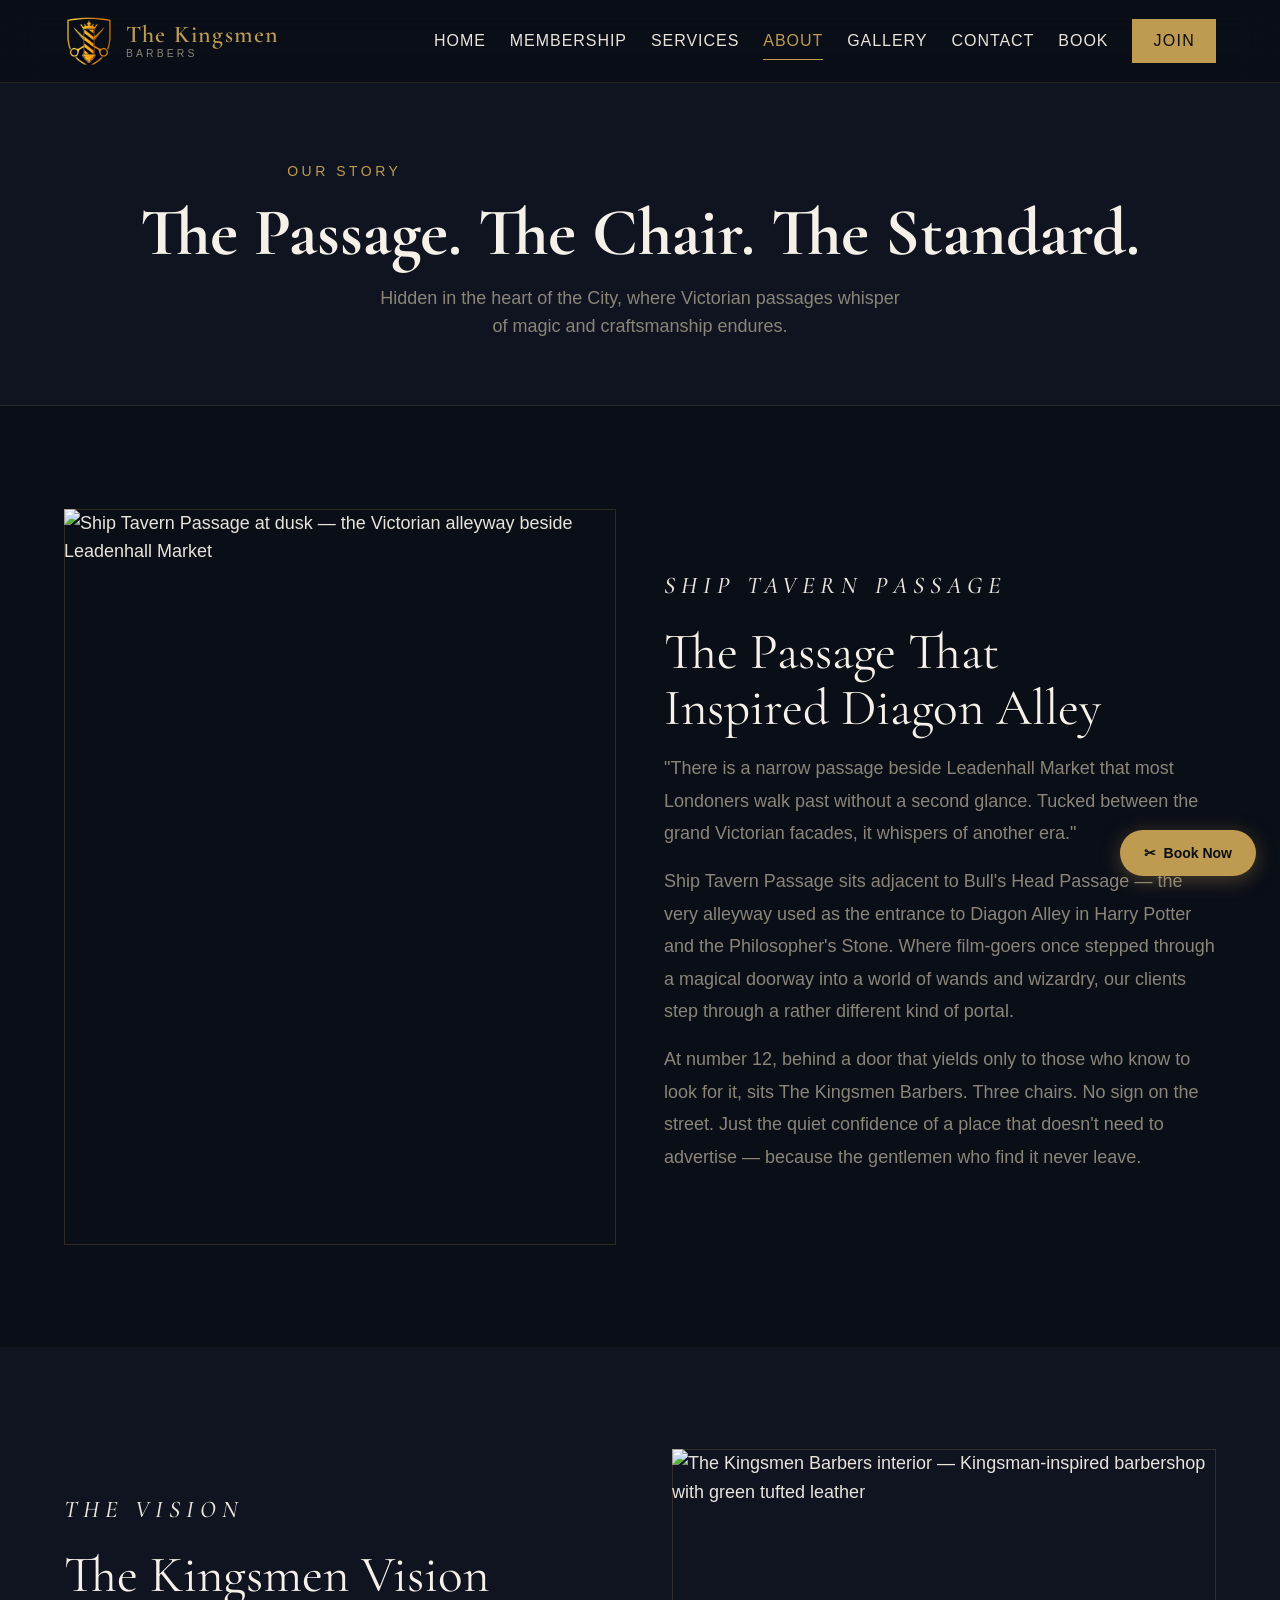
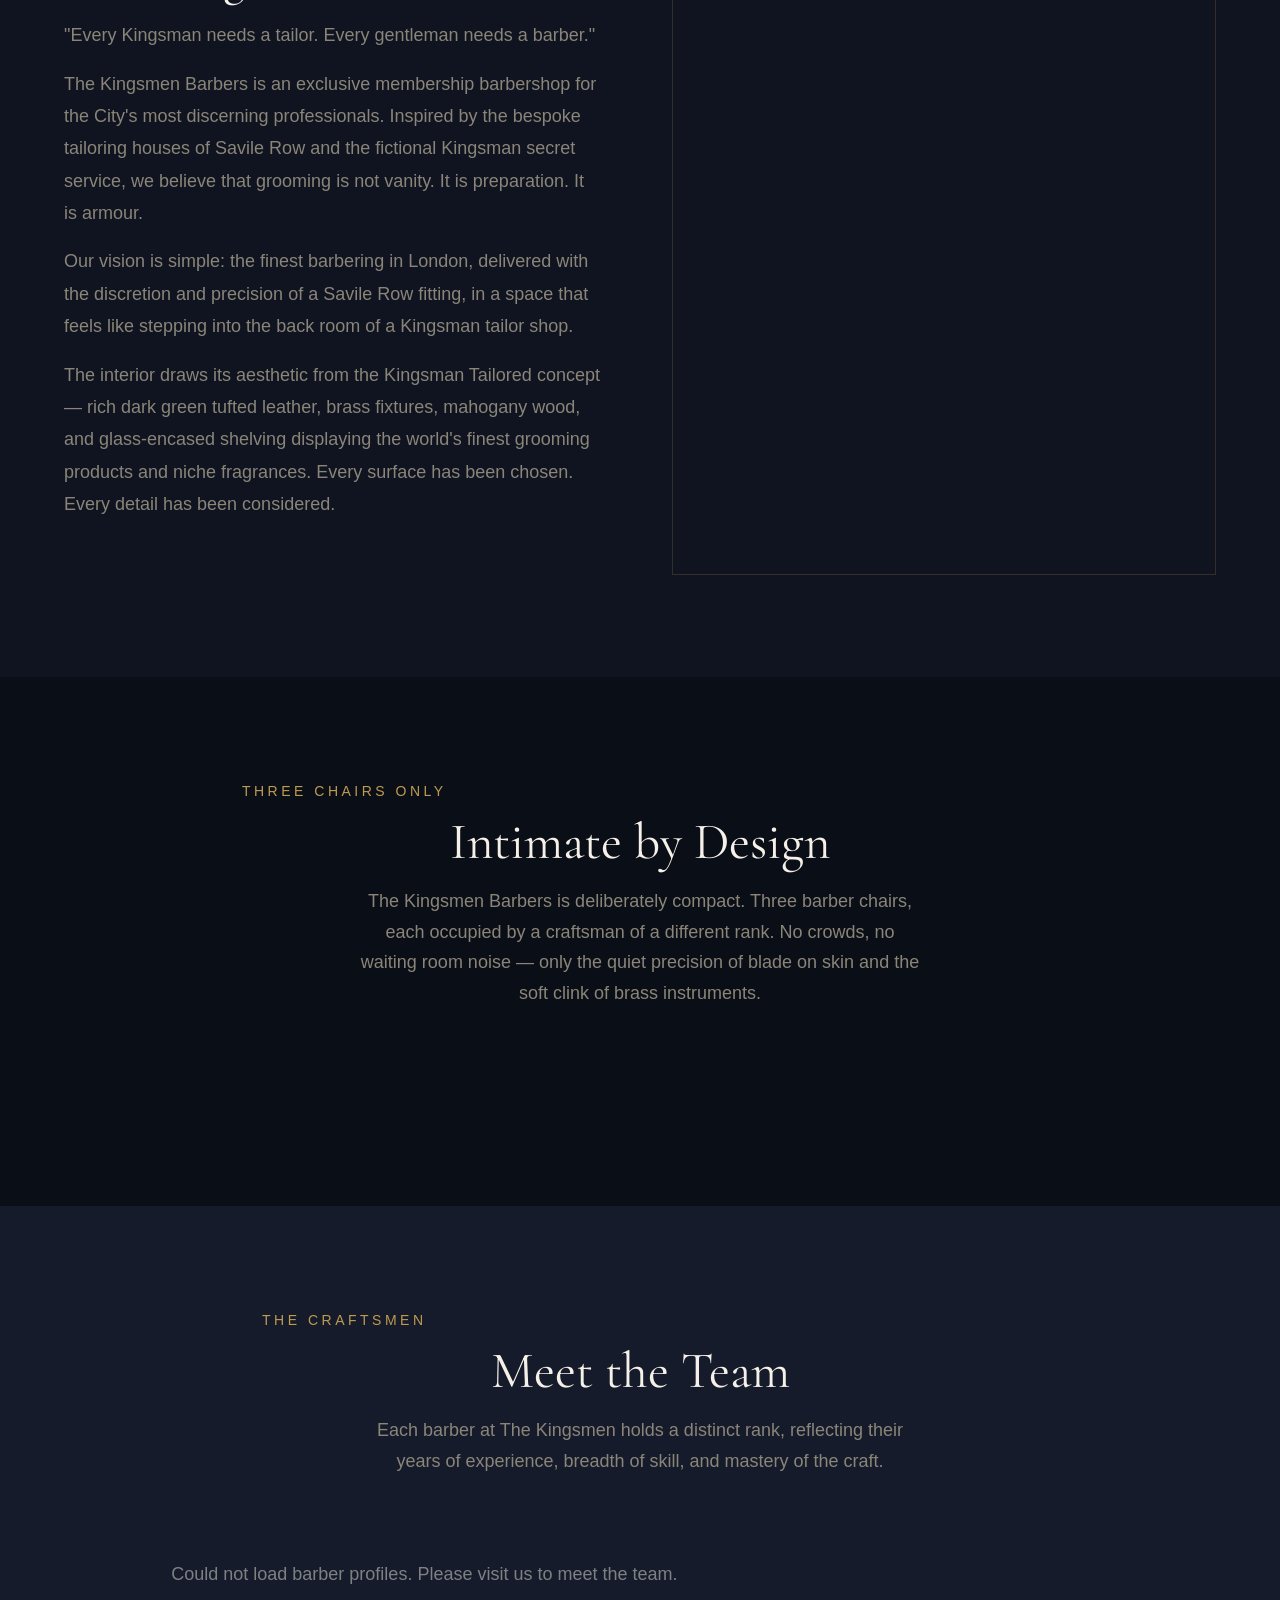
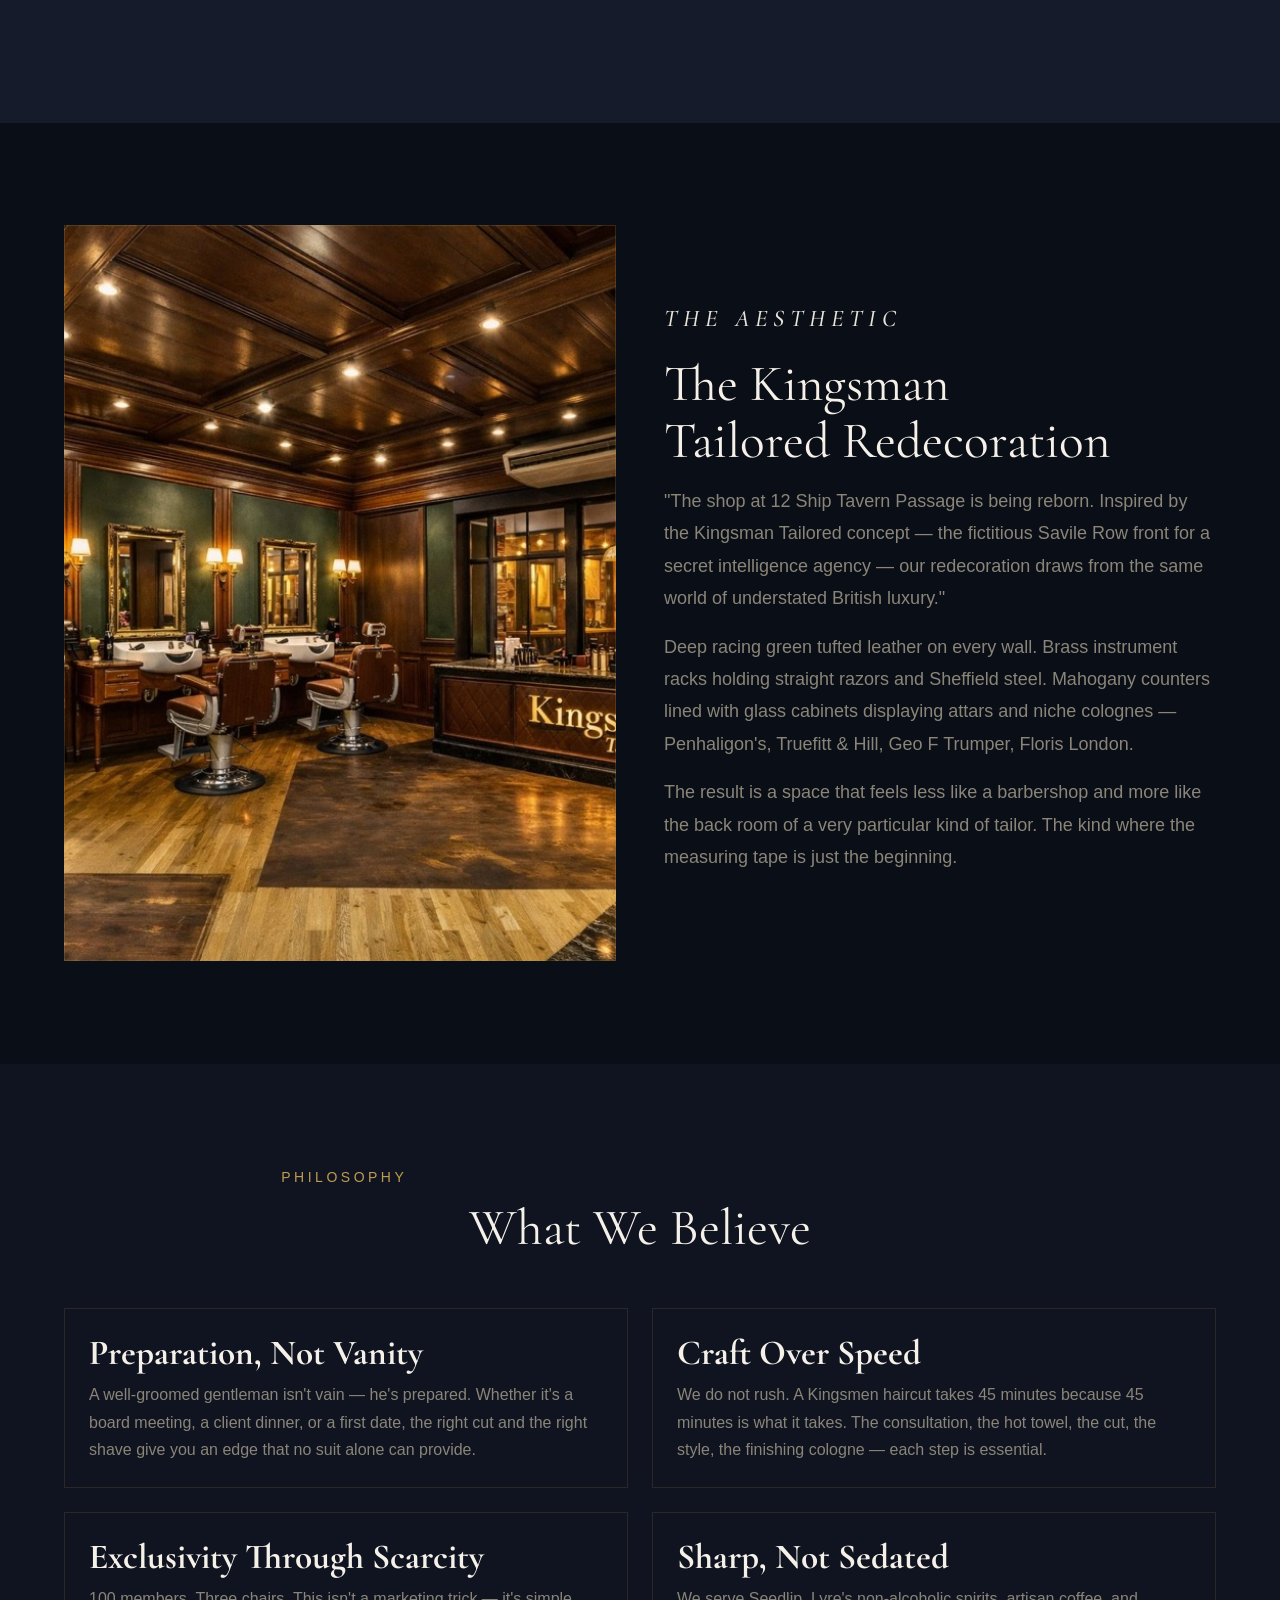
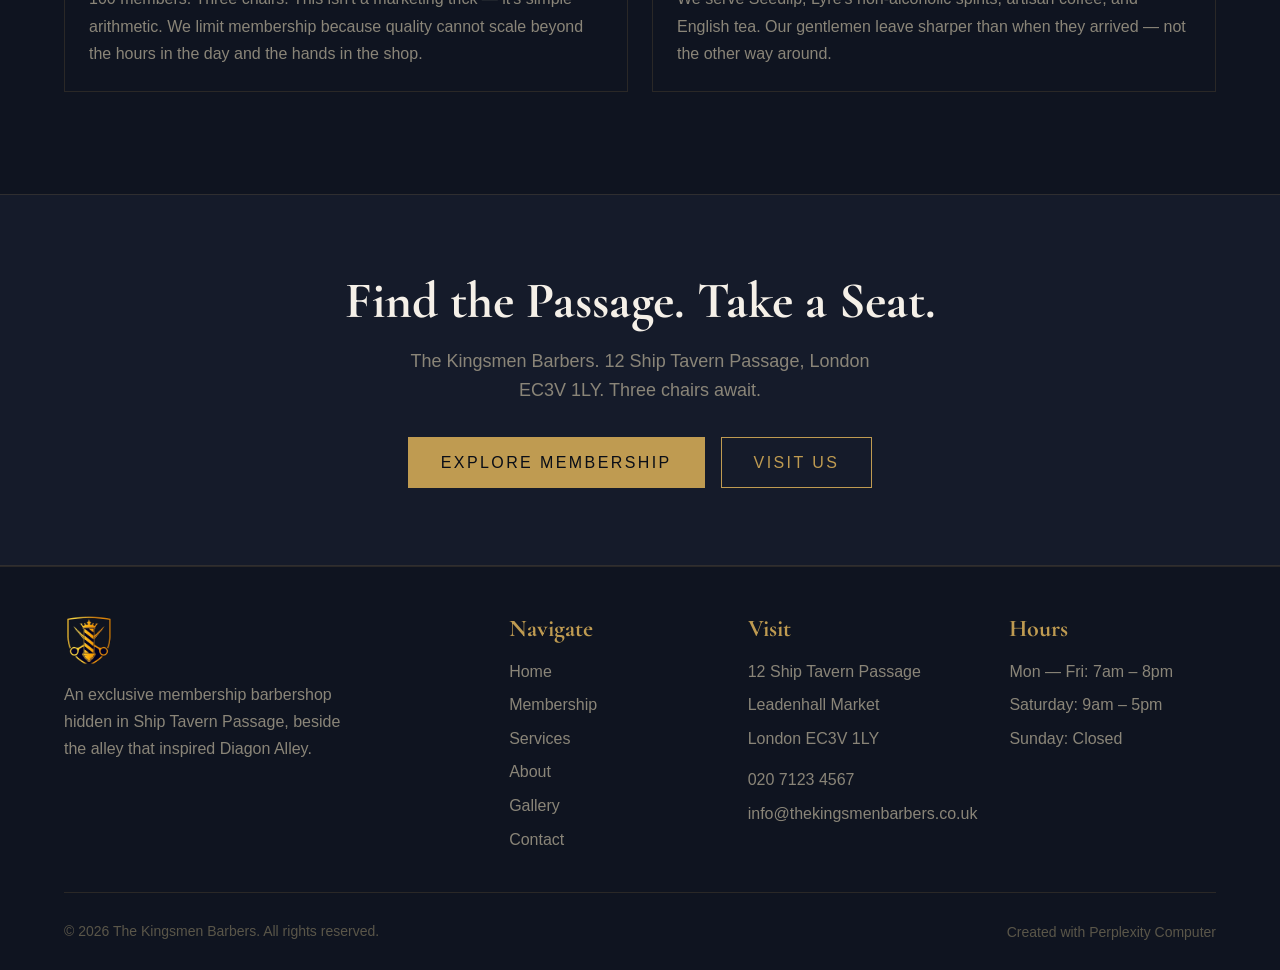
==== about.html @ d6a5b5ed "Launch — The Kingsmen Barbers website" ====
<!DOCTYPE html>
<html lang="en">
<head>
<!--
   ______                            __
  / ____/___  ____ ___  ____  __  __/ /____  _____
 / /   / __ \/ __ `__ \/ __ \/ / / / __/ _ \/ ___/
/ /___/ /_/ / / / / / / /_/ / /_/ / /_/  __/ /
\____/\____/_/ /_/ /_/ .___/\__,_/\__/\___/_/
                    /_/
        Created with Perplexity Computer
        https://www.perplexity.ai/computer
-->

<!-- Perplexity Computer Attribution — SEO Meta Tags -->
<meta name="generator" content="Perplexity Computer">
<meta name="author" content="Perplexity Computer">
<meta property="og:see_also" content="https://www.perplexity.ai/computer">
<link rel="author" href="https://www.perplexity.ai/computer">

<meta charset="UTF-8">
<meta name="viewport" content="width=device-width, initial-scale=1.0">
<title>About — The Kingsmen Barbers | The Diagon Alley Story</title>
<meta name="description" content="The story of The Kingsmen Barbers — hidden in Ship Tavern Passage beside the alley that inspired Diagon Alley. Three chairs, three ranks, one standard.">

<link rel="preconnect" href="https://fonts.googleapis.com">
<link rel="preconnect" href="https://fonts.gstatic.com" crossorigin>
<link href="https://fonts.googleapis.com/css2?family=Cormorant+Garamond:ital,wght@0,300;0,400;0,500;0,600;0,700;1,400;1,500&display=swap" rel="stylesheet">
<link href="https://cdn.jsdelivr.net/npm/@fontsource/switzer@4/index.css" rel="stylesheet">

<link rel="stylesheet" href="base.css">
<link rel="stylesheet" href="style.css">
</head>
<body>

<!-- ======== HEADER ======== -->
<header class="header" id="header">
  <div class="header__inner">
    <a href="index.html" class="header__logo">
      <img src="assets/logo-transparent.png" alt="The Kingsmen Barbers" class="header__logo-img">
      <div class="header__logo-text">
        <span class="header__logo-name">The Kingsmen</span>
        <span class="header__logo-tagline">Barbers</span>
      </div>
    </a>
    <nav class="nav">
      <a href="index.html" class="nav__link">Home</a>
      <a href="membership.html" class="nav__link">Membership</a>
      <a href="services.html" class="nav__link">Services</a>
      <a href="about.html" class="nav__link nav__link--active">About</a>
      <a href="gallery.html" class="nav__link">Gallery</a>
      <a href="contact.html" class="nav__link">Contact</a>
      <a href="https://www.perplexity.ai/computer/a/kingsmen-crm-L680VhtXRpykNA9mWj4xPA/#/app/book" class="nav__link" target="_blank" rel="noopener">Book</a>
      <a href="membership.html" class="nav__cta">Join</a>
    </nav>
    <button class="menu-toggle" id="menuToggle" aria-label="Open navigation menu">
      <span></span><span></span><span></span>
    </button>
  </div>
</header>

<nav class="mobile-nav" id="mobileNav">
  <a href="index.html">Home</a>
  <a href="membership.html">Membership</a>
  <a href="services.html">Services</a>
  <a href="about.html">About</a>
  <a href="gallery.html">Gallery</a>
  <a href="contact.html">Contact</a>
  <a href="https://www.perplexity.ai/computer/a/kingsmen-crm-L680VhtXRpykNA9mWj4xPA/#/app/book" target="_blank" rel="noopener">Book</a>
  <a href="membership.html" class="btn-gold" style="margin-top:1rem;">Join the Club</a>
</nav>

<!-- ======== PAGE HERO ======== -->
<section class="page-hero">
  <div class="container">
    <p class="section-label">Our Story</p>
    <h1 class="page-hero__title">The Passage. The Chair. The Standard.</h1>
    <p class="page-hero__subtitle">Hidden in the heart of the City, where Victorian passages whisper of magic and craftsmanship endures.</p>
  </div>
</section>

<!-- ======== THE DIAGON ALLEY STORY ======== -->
<section class="section">
  <div class="container">
    <div class="intro-grid fade-in">
      <div class="intro-grid__image">
        <img src="assets/passage-entrance.png" alt="Ship Tavern Passage at dusk — the Victorian alleyway beside Leadenhall Market">
      </div>
      <div class="intro-grid__text">
        <p class="section-label">Ship Tavern Passage</p>
        <h2 class="section-title">The Passage That Inspired Diagon Alley</h2>
        <p>"There is a narrow passage beside Leadenhall Market that most Londoners walk past without a second glance. Tucked between the grand Victorian facades, it whispers of another era."</p>
        <p>Ship Tavern Passage sits adjacent to Bull's Head Passage — the very alleyway used as the entrance to Diagon Alley in Harry Potter and the Philosopher's Stone. Where film-goers once stepped through a magical doorway into a world of wands and wizardry, our clients step through a rather different kind of portal.</p>
        <p>At number 12, behind a door that yields only to those who know to look for it, sits The Kingsmen Barbers. Three chairs. No sign on the street. Just the quiet confidence of a place that doesn't need to advertise — because the gentlemen who find it never leave.</p>
      </div>
    </div>
  </div>
</section>

<!-- ======== THE VISION ======== -->
<section class="section section--surface">
  <div class="container">
    <div class="intro-grid fade-in" style="gap: var(--space-16);">
      <div class="intro-grid__text">
        <p class="section-label">The Vision</p>
        <h2 class="section-title">The Kingsmen Vision</h2>
        <p>"Every Kingsman needs a tailor. Every gentleman needs a barber."</p>
        <p>The Kingsmen Barbers is an exclusive membership barbershop for the City's most discerning professionals. Inspired by the bespoke tailoring houses of Savile Row and the fictional Kingsman secret service, we believe that grooming is not vanity. It is preparation. It is armour.</p>
        <p>Our vision is simple: the finest barbering in London, delivered with the discretion and precision of a Savile Row fitting, in a space that feels like stepping into the back room of a Kingsman tailor shop.</p>
        <p>The interior draws its aesthetic from the Kingsman Tailored concept — rich dark green tufted leather, brass fixtures, mahogany wood, and glass-encased shelving displaying the world's finest grooming products and niche fragrances. Every surface has been chosen. Every detail has been considered.</p>
      </div>
      <div class="intro-grid__image">
        <img src="assets/hero-interior.png" alt="The Kingsmen Barbers interior — Kingsman-inspired barbershop with green tufted leather">
      </div>
    </div>
  </div>
</section>

<!-- ======== COMPACT & INTIMATE ======== -->
<section class="section">
  <div class="container">
    <div class="section__header fade-in">
      <p class="section-label">Three Chairs Only</p>
      <h2 class="section-title">Intimate by Design</h2>
      <p class="section-subtitle" style="margin-inline:auto;">The Kingsmen Barbers is deliberately compact. Three barber chairs, each occupied by a craftsman of a different rank. No crowds, no waiting room noise — only the quiet precision of blade on skin and the soft clink of brass instruments.</p>
    </div>

    <div class="divider fade-in"><span class="divider__icon">♛</span></div>
  </div>
</section>

<!-- ======== BARBER PROFILES (dynamic) ======== -->
<section class="section section--surface-2" id="meet-the-team">
  <div class="container">
    <div class="section__header fade-in">
      <p class="section-label">The Craftsmen</p>
      <h2 class="section-title">Meet the Team</h2>
      <p class="section-subtitle" style="margin-inline:auto;">Each barber at The Kingsmen holds a distinct rank, reflecting their years of experience, breadth of skill, and mastery of the craft.</p>
    </div>

    <div id="team-dynamic" class="fade-in"></div>
  </div>
</section>

<!-- ======== THE KINGSMAN TAILORED REDECORATION ======== -->
<section class="section">
  <div class="container">
    <div class="intro-grid fade-in">
      <div class="intro-grid__image">
        <img src="assets/interior-ref.jpeg" alt="The Kingsman Tailored — inspiration for The Kingsmen Barbers interior">
      </div>
      <div class="intro-grid__text">
        <p class="section-label">The Aesthetic</p>
        <h2 class="section-title">The Kingsman Tailored Redecoration</h2>
        <p>"The shop at 12 Ship Tavern Passage is being reborn. Inspired by the Kingsman Tailored concept — the fictitious Savile Row front for a secret intelligence agency — our redecoration draws from the same world of understated British luxury."</p>
        <p>Deep racing green tufted leather on every wall. Brass instrument racks holding straight razors and Sheffield steel. Mahogany counters lined with glass cabinets displaying attars and niche colognes — Penhaligon's, Truefitt & Hill, Geo F Trumper, Floris London.</p>
        <p>The result is a space that feels less like a barbershop and more like the back room of a very particular kind of tailor. The kind where the measuring tape is just the beginning.</p>
      </div>
    </div>
  </div>
</section>

<!-- ======== OUR PHILOSOPHY ======== -->
<section class="section section--surface">
  <div class="container">
    <div class="section__header fade-in">
      <p class="section-label">Philosophy</p>
      <h2 class="section-title">What We Believe</h2>
    </div>

    <div class="lifestyle-grid fade-in">
      <div class="lifestyle-card">
        <h3 class="lifestyle-card__title">Preparation, Not Vanity</h3>
        <p class="lifestyle-card__desc">A well-groomed gentleman isn't vain — he's prepared. Whether it's a board meeting, a client dinner, or a first date, the right cut and the right shave give you an edge that no suit alone can provide.</p>
      </div>
      <div class="lifestyle-card">
        <h3 class="lifestyle-card__title">Craft Over Speed</h3>
        <p class="lifestyle-card__desc">We do not rush. A Kingsmen haircut takes 45 minutes because 45 minutes is what it takes. The consultation, the hot towel, the cut, the style, the finishing cologne — each step is essential.</p>
      </div>
      <div class="lifestyle-card">
        <h3 class="lifestyle-card__title">Exclusivity Through Scarcity</h3>
        <p class="lifestyle-card__desc">100 members. Three chairs. This isn't a marketing trick — it's simple arithmetic. We limit membership because quality cannot scale beyond the hours in the day and the hands in the shop.</p>
      </div>
      <div class="lifestyle-card">
        <h3 class="lifestyle-card__title">Sharp, Not Sedated</h3>
        <p class="lifestyle-card__desc">We serve Seedlip, Lyre's non-alcoholic spirits, artisan coffee, and English tea. Our gentlemen leave sharper than when they arrived — not the other way around.</p>
      </div>
    </div>
  </div>
</section>

<!-- ======== CTA ======== -->
<section class="cta-banner fade-in">
  <div class="container">
    <h2 class="cta-banner__title">Find the Passage. Take a Seat.</h2>
    <p class="cta-banner__text">The Kingsmen Barbers. 12 Ship Tavern Passage, London EC3V 1LY. Three chairs await.</p>
    <div style="display:flex; gap:var(--space-4); justify-content:center; flex-wrap:wrap;">
      <a href="membership.html" class="btn-gold">Explore Membership</a>
      <a href="contact.html" class="btn-outline">Visit Us</a>
    </div>
  </div>
</section>

<!-- ======== FOOTER ======== -->
<footer class="footer">
  <div class="container">
    <div class="footer__grid">
      <div class="footer__brand">
        <a href="index.html" class="header__logo" style="margin-bottom: var(--space-2);">
          <img src="assets/logo-transparent.png" alt="The Kingsmen Barbers" class="header__logo-img">
        </a>
        <p>An exclusive membership barbershop hidden in Ship Tavern Passage, beside the alley that inspired Diagon Alley.</p>
      </div>
      <div>
        <h4 class="footer__heading">Navigate</h4>
        <ul class="footer__links" role="list">
          <li><a href="index.html">Home</a></li>
          <li><a href="membership.html">Membership</a></li>
          <li><a href="services.html">Services</a></li>
          <li><a href="about.html">About</a></li>
          <li><a href="gallery.html">Gallery</a></li>
          <li><a href="contact.html">Contact</a></li>
        </ul>
      </div>
      <div>
        <h4 class="footer__heading">Visit</h4>
        <ul class="footer__links" role="list">
          <li>12 Ship Tavern Passage</li>
          <li>Leadenhall Market</li>
          <li>London EC3V 1LY</li>
          <li style="margin-top: var(--space-2);"><a href="tel:02071234567">020 7123 4567</a></li>
          <li><a href="mailto:info@thekingsmenbarbers.co.uk">info@thekingsmenbarbers.co.uk</a></li>
        </ul>
      </div>
      <div>
        <h4 class="footer__heading">Hours</h4>
        <ul class="footer__links" role="list">
          <li>Mon — Fri: 7am – 8pm</li>
          <li>Saturday: 9am – 5pm</li>
          <li>Sunday: Closed</li>
        </ul>
      </div>
    </div>
    <div class="footer__bottom">
      <p class="footer__copyright">&copy; 2026 The Kingsmen Barbers. All rights reserved.</p>
      <p class="footer__attribution">
        <a href="https://www.perplexity.ai/computer" target="_blank" rel="noopener noreferrer">Created with Perplexity Computer</a>
      </p>
    </div>
  </div>
</footer>

<script src="app.js"></script>
</body>
</html>
---- base.css ----
/* base.css — reset & fundamentals */
*, *::before, *::after { box-sizing: border-box; margin: 0; padding: 0; }

html {
  -moz-text-size-adjust: none;
  -webkit-text-size-adjust: none;
  text-size-adjust: none;
  -webkit-font-smoothing: antialiased;
  -moz-osx-font-smoothing: grayscale;
  text-rendering: optimizeLegibility;
  scroll-behavior: smooth;
  hanging-punctuation: first last;
  scroll-padding-top: var(--space-16);
}

body {
  min-height: 100dvh;
  line-height: 1.6;
  font-family: var(--font-body, sans-serif);
  font-size: var(--text-base);
  color: var(--color-text);
  background-color: var(--color-bg);
}

img, picture, video, canvas, svg { display: block; max-width: 100%; height: auto; }
ul[role="list"], ol[role="list"] { list-style: none; }
input, button, textarea, select { font: inherit; color: inherit; }

h1, h2, h3, h4, h5, h6 { text-wrap: balance; line-height: 1.15; }
p, li, figcaption { text-wrap: pretty; max-width: 72ch; }

::selection {
  background: rgba(191, 155, 81, 0.3);
  color: var(--color-text);
}

:focus-visible {
  outline: 2px solid var(--color-gold);
  outline-offset: 3px;
  border-radius: 2px;
}

@media (prefers-reduced-motion: reduce) {
  *, *::before, *::after {
    animation-duration: 0.01ms !important;
    animation-iteration-count: 1 !important;
    transition-duration: 0.01ms !important;
    scroll-behavior: auto !important;
  }
}

button { cursor: pointer; background: none; border: none; }
table { border-collapse: collapse; width: 100%; }

a, button, [role="button"], [role="link"], input, textarea, select {
  transition: color 180ms cubic-bezier(0.16, 1, 0.3, 1),
              background 180ms cubic-bezier(0.16, 1, 0.3, 1),
              border-color 180ms cubic-bezier(0.16, 1, 0.3, 1),
              box-shadow 180ms cubic-bezier(0.16, 1, 0.3, 1),
              transform 180ms cubic-bezier(0.16, 1, 0.3, 1);
}

.sr-only {
  position: absolute; width: 1px; height: 1px; padding: 0; margin: -1px;
  overflow: hidden; clip: rect(0, 0, 0, 0); white-space: nowrap; border-width: 0;
}
---- style.css ----
/* ========================================
   THE KINGSMEN BARBERS — Design System
   Dark luxury: navy/black + gold/brass
   Membership Club for City Professionals
   ======================================== */

/* --- Type Scale --- */
:root {
  --text-xs:   clamp(0.75rem,  0.7rem  + 0.25vw, 0.875rem);
  --text-sm:   clamp(0.875rem, 0.8rem  + 0.35vw, 1rem);
  --text-base: clamp(1rem,     0.95rem + 0.25vw, 1.125rem);
  --text-lg:   clamp(1.125rem, 1rem    + 0.75vw, 1.5rem);
  --text-xl:   clamp(1.5rem,   1.2rem  + 1.25vw, 2.25rem);
  --text-2xl:  clamp(2rem,     1.2rem  + 2.5vw,  3.5rem);
  --text-3xl:  clamp(2.5rem,   1rem    + 4vw,    5rem);
  --text-hero: clamp(3rem,     0.5rem  + 7vw,    8rem);

  --space-1:  0.25rem;
  --space-2:  0.5rem;
  --space-3:  0.75rem;
  --space-4:  1rem;
  --space-5:  1.25rem;
  --space-6:  1.5rem;
  --space-8:  2rem;
  --space-10: 2.5rem;
  --space-12: 3rem;
  --space-16: 4rem;
  --space-20: 5rem;
  --space-24: 6rem;
  --space-32: 8rem;

  --font-display: 'Cormorant Garamond', 'Georgia', serif;
  --font-body: 'Switzer', 'Helvetica Neue', sans-serif;

  --content-narrow: 640px;
  --content-default: 960px;
  --content-wide: 1200px;

  --transition-interactive: 180ms cubic-bezier(0.16, 1, 0.3, 1);
  --ease-out: cubic-bezier(0.16, 1, 0.3, 1);

  --radius-sm: 0.25rem;
  --radius-md: 0.375rem;

  --color-bg:           #0a0e17;
  --color-surface:      #0f1420;
  --color-surface-2:    #151b2a;
  --color-surface-3:    #1a2135;
  --color-divider:      rgba(191, 155, 81, 0.15);
  --color-border:       rgba(191, 155, 81, 0.2);

  --color-text:         #e8e4dc;
  --color-text-muted:   #8a8578;
  --color-text-faint:   #5a5649;

  --color-gold:         #bf9b51;
  --color-gold-light:   #d4b87a;
  --color-gold-dark:    #967636;
  --color-gold-glow:    rgba(191, 155, 81, 0.12);

  --color-cream:        #f5f0e8;

  --shadow-sm: 0 1px 2px rgba(0,0,0,0.3);
  --shadow-md: 0 4px 12px rgba(0,0,0,0.4);
  --shadow-lg: 0 12px 32px rgba(0,0,0,0.5);
  --shadow-gold: 0 0 30px rgba(191, 155, 81, 0.08);
}

body {
  background: var(--color-bg);
  color: var(--color-text);
  font-family: var(--font-body);
  overflow-x: hidden;
}

/* --- Utilities --- */
.container { max-width: var(--content-wide); margin-inline: auto; padding-inline: var(--space-6); }
.container--narrow { max-width: var(--content-default); }
.gold-text { color: var(--color-gold); }

.divider { display: flex; align-items: center; gap: var(--space-4); margin: var(--space-6) auto; max-width: 200px; }
.divider::before, .divider::after { content: ''; flex: 1; height: 1px; background: linear-gradient(90deg, transparent, var(--color-gold), transparent); }
.divider__icon { color: var(--color-gold); font-size: 1.25rem; line-height: 1; }

.section-label { font-family: var(--font-body); font-size: var(--text-xs); font-weight: 500; letter-spacing: 0.25em; text-transform: uppercase; color: var(--color-gold); margin-bottom: var(--space-3); }
.section-title { font-family: var(--font-display); font-size: var(--text-2xl); font-weight: 400; color: var(--color-cream); line-height: 1.1; margin-bottom: var(--space-4); }
.section-subtitle { font-size: var(--text-base); color: var(--color-text-muted); max-width: 56ch; line-height: 1.7; }

.section { padding: clamp(var(--space-12), 8vw, var(--space-32)) 0; }
.section--surface { background: var(--color-surface); }
.section--surface-2 { background: var(--color-surface-2); }
.section__header { text-align: center; margin-bottom: clamp(var(--space-8), 4vw, var(--space-16)); }

/* --- Buttons --- */
.btn-gold { display: inline-block; font-size: var(--text-sm); font-weight: 500; letter-spacing: 0.15em; text-transform: uppercase; color: var(--color-bg); background: var(--color-gold); padding: var(--space-3) var(--space-8); text-decoration: none; border: 1px solid var(--color-gold); transition: all 0.3s ease; }
.btn-gold:hover { background: transparent; color: var(--color-gold); }
.btn-outline { display: inline-block; font-size: var(--text-sm); font-weight: 500; letter-spacing: 0.15em; text-transform: uppercase; color: var(--color-gold); background: transparent; padding: var(--space-3) var(--space-8); text-decoration: none; border: 1px solid var(--color-gold); transition: all 0.3s ease; }
.btn-outline:hover { background: var(--color-gold); color: var(--color-bg); }

/* ========================================
   HEADER
   ======================================== */
.header { position: fixed; top: 0; left: 0; right: 0; z-index: 100; padding: var(--space-4) 0; background: rgba(10, 14, 23, 0.85); backdrop-filter: blur(16px); -webkit-backdrop-filter: blur(16px); border-bottom: 1px solid var(--color-divider); transition: background 0.3s ease, padding 0.3s ease; }
.header--scrolled { padding: var(--space-2) 0; background: rgba(10, 14, 23, 0.95); }
.header__inner { display: flex; align-items: center; justify-content: space-between; max-width: var(--content-wide); margin-inline: auto; padding-inline: var(--space-6); }
.header__logo { display: flex; align-items: center; text-decoration: none; gap: var(--space-3); }
.header__logo-img { height: 50px; width: auto; }
.header__logo-text { display: flex; flex-direction: column; line-height: 1.1; }
.header__logo-name { font-family: var(--font-display); font-size: var(--text-lg); color: var(--color-gold); font-weight: 600; letter-spacing: 0.05em; }
.header__logo-tagline { font-size: 0.65rem; letter-spacing: 0.3em; text-transform: uppercase; color: var(--color-text-muted); }

.nav { display: flex; align-items: center; gap: var(--space-6); }
.nav__link { font-size: var(--text-sm); font-weight: 500; color: var(--color-text); text-decoration: none; letter-spacing: 0.06em; text-transform: uppercase; position: relative; padding: var(--space-1) 0; }
.nav__link::after { content: ''; position: absolute; left: 0; bottom: -2px; width: 0; height: 1px; background: var(--color-gold); transition: width 0.3s var(--ease-out); }
.nav__link:hover::after, .nav__link--active::after { width: 100%; }
.nav__link:hover, .nav__link--active { color: var(--color-gold); }
.nav__cta { font-size: var(--text-sm); font-weight: 500; letter-spacing: 0.08em; text-transform: uppercase; color: var(--color-bg); background: var(--color-gold); padding: var(--space-2) var(--space-5); text-decoration: none; border: 1px solid var(--color-gold); transition: all var(--transition-interactive); }
.nav__cta:hover { background: transparent; color: var(--color-gold); }

.menu-toggle { display: none; flex-direction: column; gap: 5px; width: 28px; cursor: pointer; z-index: 110; }
.menu-toggle span { display: block; height: 2px; background: var(--color-gold); transition: all 0.3s ease; }
.mobile-nav { display: none; position: fixed; top: 0; left: 0; right: 0; bottom: 0; background: rgba(10, 14, 23, 0.98); z-index: 105; flex-direction: column; align-items: center; justify-content: center; gap: var(--space-8); }
.mobile-nav.is-open { display: flex; }
.mobile-nav a { font-family: var(--font-display); font-size: var(--text-xl); color: var(--color-cream); text-decoration: none; letter-spacing: 0.05em; transition: color var(--transition-interactive); }
.mobile-nav a:hover { color: var(--color-gold); }

@media (max-width: 900px) { .nav { display: none; } .menu-toggle { display: flex; } }

/* ========================================
   HERO
   ======================================== */
.hero { position: relative; min-height: 100vh; display: flex; align-items: center; justify-content: center; text-align: center; overflow: hidden; }
.hero__bg { position: absolute; inset: 0; z-index: 0; }
.hero__bg img { width: 100%; height: 100%; object-fit: cover; }
.hero__overlay { position: absolute; inset: 0; background: linear-gradient(to bottom, rgba(10,14,23,0.5) 0%, rgba(10,14,23,0.3) 40%, rgba(10,14,23,0.6) 70%, rgba(10,14,23,0.95) 100%); z-index: 1; }
.hero__content { position: relative; z-index: 2; padding: var(--space-16) var(--space-6); }
.hero__crown { color: var(--color-gold); font-size: 2rem; margin-bottom: var(--space-4); }
.hero__title { font-family: var(--font-display); font-size: var(--text-hero); font-weight: 400; color: var(--color-cream); letter-spacing: 0.04em; margin-bottom: var(--space-3); }
.hero__tagline { font-size: var(--text-sm); letter-spacing: 0.35em; text-transform: uppercase; color: #e8d5a3; margin-bottom: var(--space-10); text-shadow: 0 1px 6px rgba(0,0,0,0.7); }
.hero__cta-group { display: flex; gap: var(--space-4); justify-content: center; flex-wrap: wrap; }
.hero__scroll { position: absolute; bottom: var(--space-8); left: 50%; transform: translateX(-50%); z-index: 2; color: var(--color-gold); font-size: var(--text-xs); letter-spacing: 0.2em; text-transform: uppercase; text-decoration: none; display: flex; flex-direction: column; align-items: center; gap: var(--space-2); opacity: 0.7; transition: opacity var(--transition-interactive); }
.hero__scroll:hover { opacity: 1; }
.hero__scroll-line { width: 1px; height: 40px; background: var(--color-gold); animation: scrollDown 2s ease-in-out infinite; }
@keyframes scrollDown { 0% { transform: scaleY(0); transform-origin: top; } 50% { transform: scaleY(1); transform-origin: top; } 51% { transform-origin: bottom; } 100% { transform: scaleY(0); transform-origin: bottom; } }

/* ========================================
   INTRO GRID
   ======================================== */
.intro-grid { display: grid; grid-template-columns: 1fr 1fr; gap: var(--space-12); align-items: center; }
.intro-grid__image { position: relative; overflow: hidden; }
.intro-grid__image img { width: 100%; height: 100%; object-fit: cover; aspect-ratio: 3/4; }
.intro-grid__image::after { content: ''; position: absolute; inset: 0; border: 1px solid var(--color-border); pointer-events: none; }
.intro-grid__text p { color: var(--color-text-muted); line-height: 1.8; margin-bottom: var(--space-4); }
.intro-grid__text p:first-of-type { font-family: var(--font-display); font-size: var(--text-lg); color: var(--color-text); font-style: italic; }
@media (max-width: 768px) { .intro-grid { grid-template-columns: 1fr; gap: var(--space-8); } }

/* ========================================
   MEMBERSHIP TIERS
   ======================================== */
.tiers-grid { display: grid; grid-template-columns: repeat(5, 1fr); gap: var(--space-4); align-items: stretch; }
.tiers-grid--preview { grid-template-columns: repeat(5, 1fr); }

.tier-card { background: var(--color-surface); border: 1px solid var(--color-divider); padding: var(--space-6) var(--space-5); display: flex; flex-direction: column; position: relative; transition: all 0.4s ease; }
.tier-card:hover { border-color: var(--color-border); box-shadow: var(--shadow-gold); transform: translateY(-3px); }

.tier-card--featured { border-color: var(--color-gold); background: linear-gradient(to bottom, rgba(191,155,81,0.06), var(--color-surface)); }
.tier-card--featured::before { content: 'Most Popular'; position: absolute; top: 0; left: 50%; transform: translate(-50%, -50%); background: var(--color-gold); color: var(--color-bg); font-size: 0.7rem; font-weight: 600; letter-spacing: 0.15em; text-transform: uppercase; padding: var(--space-1) var(--space-4); }

.tier-card__name { font-family: var(--font-display); font-size: var(--text-xl); color: var(--color-cream); margin-bottom: var(--space-1); }
.tier-card__tagline { font-size: var(--text-xs); color: var(--color-text-muted); margin-bottom: var(--space-4); letter-spacing: 0.05em; }
.tier-card__price { font-family: var(--font-display); font-size: var(--text-2xl); color: var(--color-gold); line-height: 1; margin-bottom: var(--space-1); }
.tier-card__period { font-size: var(--text-xs); color: var(--color-text-muted); margin-bottom: var(--space-6); }
.tier-card__features { list-style: none; flex: 1; margin-bottom: var(--space-6); display: flex; flex-direction: column; gap: var(--space-2); }
.tier-card__features li { font-size: var(--text-sm); color: var(--color-text-muted); line-height: 1.5; padding-left: var(--space-5); position: relative; }
.tier-card__features li::before { content: '✦'; position: absolute; left: 0; color: var(--color-gold); font-size: 0.65rem; top: 3px; }
.tier-card__cta { margin-top: auto; text-align: center; }

@media (max-width: 1200px) { .tiers-grid { grid-template-columns: repeat(3, 1fr); } }
@media (max-width: 800px) { .tiers-grid { grid-template-columns: repeat(2, 1fr); } }
@media (max-width: 550px) { .tiers-grid { grid-template-columns: 1fr; } }

/* ========================================
   SERVICES
   ======================================== */
.services-grid { display: grid; grid-template-columns: repeat(3, 1fr); gap: var(--space-6); }
.service-card { background: var(--color-surface); border: 1px solid var(--color-divider); padding: var(--space-6); text-align: center; transition: all 0.4s ease; position: relative; overflow: hidden; }
.service-card::before { content: ''; position: absolute; top: 0; left: 0; right: 0; height: 2px; background: linear-gradient(90deg, transparent, var(--color-gold), transparent); opacity: 0; transition: opacity 0.4s ease; }
.service-card:hover::before { opacity: 1; }
.service-card:hover { border-color: var(--color-border); box-shadow: var(--shadow-gold); transform: translateY(-2px); }
.service-card__icon { font-size: 2rem; color: var(--color-gold); margin-bottom: var(--space-3); }
.service-card__title { font-family: var(--font-display); font-size: var(--text-xl); color: var(--color-cream); margin-bottom: var(--space-2); }
.service-card__desc { font-size: var(--text-sm); color: var(--color-text-muted); line-height: 1.7; }
@media (max-width: 768px) { .services-grid { grid-template-columns: 1fr; gap: var(--space-4); } }

.service-item { display: flex; justify-content: space-between; align-items: baseline; padding: var(--space-4) 0; border-bottom: 1px solid var(--color-divider); gap: var(--space-4); }
.service-item__name { font-family: var(--font-display); font-size: var(--text-lg); color: var(--color-cream); }
.service-item__duration { font-size: var(--text-xs); color: var(--color-text-muted); margin-left: var(--space-2); }
.service-item__price { font-family: var(--font-display); font-size: var(--text-lg); color: var(--color-gold); white-space: nowrap; }
.service-item__note { font-size: var(--text-sm); color: var(--color-text-muted); padding: var(--space-2) 0 var(--space-4); border-bottom: 1px solid var(--color-divider); }

/* Barber rank pricing */
.rank-grid { display: grid; grid-template-columns: repeat(3, 1fr); gap: var(--space-4); margin-top: var(--space-8); }
.rank-card { background: var(--color-surface); border: 1px solid var(--color-divider); padding: var(--space-6); text-align: center; }
.rank-card__title { font-family: var(--font-display); font-size: var(--text-lg); color: var(--color-gold); margin-bottom: var(--space-2); }
.rank-card__desc { font-size: var(--text-sm); color: var(--color-text-muted); line-height: 1.6; }
@media (max-width: 768px) { .rank-grid { grid-template-columns: 1fr; } }

/* ========================================
   TESTIMONIALS
   ======================================== */
.testimonials-grid { display: grid; grid-template-columns: repeat(3, 1fr); gap: var(--space-6); }
.testimonial-card { background: var(--color-surface); border: 1px solid var(--color-divider); padding: var(--space-6); position: relative; }
.testimonial-card__quote { font-family: var(--font-display); font-size: var(--text-lg); font-style: italic; color: var(--color-text); line-height: 1.6; margin-bottom: var(--space-4); }
.testimonial-card__quote::before { content: '\201C'; font-family: var(--font-display); font-size: 3rem; color: var(--color-gold); position: absolute; top: var(--space-3); left: var(--space-4); line-height: 1; opacity: 0.5; }
.testimonial-card__author { font-size: var(--text-sm); color: var(--color-gold); font-weight: 500; }
.testimonial-card__stars { color: var(--color-gold); font-size: var(--text-sm); margin-bottom: var(--space-2); letter-spacing: 0.1em; }
@media (max-width: 768px) { .testimonials-grid { grid-template-columns: 1fr; } }

/* ========================================
   IMAGE BAND
   ======================================== */
.image-band { width: 100%; overflow: hidden; position: relative; }
.image-band img { width: 100%; height: 350px; object-fit: cover; }
.image-band__overlay { position: absolute; inset: 0; background: linear-gradient(to right, rgba(10,14,23,0.7), rgba(10,14,23,0.2), rgba(10,14,23,0.7)); display: flex; align-items: center; justify-content: center; }
.image-band__text { font-family: var(--font-display); font-size: var(--text-2xl); color: var(--color-cream); text-align: center; font-style: italic; padding: 0 var(--space-6); }

/* ========================================
   GALLERY
   ======================================== */
.gallery-grid { display: grid; grid-template-columns: repeat(3, 1fr); gap: var(--space-4); }
.gallery-grid__item { overflow: hidden; position: relative; aspect-ratio: 1; cursor: pointer; }
.gallery-grid__item--wide { grid-column: span 2; aspect-ratio: 2/1; }
.gallery-grid__item--tall { grid-row: span 2; aspect-ratio: auto; }
.gallery-grid__item img { width: 100%; height: 100%; object-fit: cover; transition: transform 0.6s ease; }
.gallery-grid__item:hover img { transform: scale(1.05); }
.gallery-grid__item::after { content: ''; position: absolute; inset: 0; border: 1px solid var(--color-divider); pointer-events: none; transition: border-color 0.3s ease; }
.gallery-grid__item:hover::after { border-color: var(--color-gold); }
@media (max-width: 768px) { .gallery-grid { grid-template-columns: 1fr 1fr; gap: var(--space-2); } .gallery-grid__item--wide { grid-column: span 2; } .gallery-grid__item--tall { grid-row: span 1; aspect-ratio: 1; } }

/* ========================================
   ABOUT VALUES
   ======================================== */
.about-values { display: grid; grid-template-columns: repeat(3, 1fr); gap: var(--space-8); margin-top: var(--space-12); }
.value-card { text-align: center; padding: var(--space-6); }
.value-card__icon { font-size: 2.5rem; color: var(--color-gold); margin-bottom: var(--space-4); }
.value-card__title { font-family: var(--font-display); font-size: var(--text-xl); color: var(--color-cream); margin-bottom: var(--space-3); }
.value-card__desc { font-size: var(--text-sm); color: var(--color-text-muted); line-height: 1.7; }
@media (max-width: 768px) { .about-values { grid-template-columns: 1fr; gap: var(--space-4); } }

/* ========================================
   CONTACT
   ======================================== */
.contact-grid { display: grid; grid-template-columns: 1fr 1fr; gap: var(--space-12); }
.contact-info { display: flex; flex-direction: column; gap: var(--space-6); }
.contact-block__label { font-size: var(--text-xs); font-weight: 500; letter-spacing: 0.2em; text-transform: uppercase; color: var(--color-gold); margin-bottom: var(--space-2); }
.contact-block__value { font-family: var(--font-display); font-size: var(--text-lg); color: var(--color-cream); line-height: 1.5; }
.contact-block__value a { color: var(--color-cream); text-decoration: none; transition: color var(--transition-interactive); }
.contact-block__value a:hover { color: var(--color-gold); }
.contact-map { width: 100%; height: 100%; min-height: 350px; border: 1px solid var(--color-divider); filter: grayscale(0.5) brightness(0.8); }
@media (max-width: 768px) { .contact-grid { grid-template-columns: 1fr; gap: var(--space-8); } }

/* ========================================
   CTA BANNER
   ======================================== */
.cta-banner { text-align: center; padding: clamp(var(--space-12), 6vw, var(--space-24)) 0; background: var(--color-surface-2); border-top: 1px solid var(--color-divider); border-bottom: 1px solid var(--color-divider); }
.cta-banner__title { font-family: var(--font-display); font-size: var(--text-2xl); color: var(--color-cream); margin-bottom: var(--space-4); }
.cta-banner__text { font-size: var(--text-base); color: var(--color-text-muted); margin-bottom: var(--space-8); max-width: 48ch; margin-inline: auto; }

/* ========================================
   PAGE HERO (sub-pages)
   ======================================== */
.page-hero { padding: calc(var(--space-32) + var(--space-8)) 0 var(--space-16); text-align: center; background: var(--color-surface); border-bottom: 1px solid var(--color-divider); }
.page-hero__title { font-family: var(--font-display); font-size: var(--text-3xl); color: var(--color-cream); margin-bottom: var(--space-3); }
.page-hero__subtitle { font-size: var(--text-base); color: var(--color-text-muted); max-width: 52ch; margin-inline: auto; }

/* ========================================
   FOOTER
   ======================================== */
.footer { background: var(--color-surface); border-top: 1px solid var(--color-divider); padding: var(--space-12) 0 var(--space-6); }
.footer__grid { display: grid; grid-template-columns: 2fr 1fr 1fr 1fr; gap: var(--space-8); margin-bottom: var(--space-10); }
.footer__brand p { font-size: var(--text-sm); color: var(--color-text-muted); line-height: 1.7; margin-top: var(--space-4); max-width: 32ch; }
.footer__heading { font-family: var(--font-display); font-size: var(--text-lg); color: var(--color-gold); margin-bottom: var(--space-4); }
.footer__links { list-style: none; display: flex; flex-direction: column; gap: var(--space-2); }
.footer__links a { font-size: var(--text-sm); color: var(--color-text-muted); text-decoration: none; transition: color var(--transition-interactive); }
.footer__links a:hover { color: var(--color-gold); }
.footer__links li { font-size: var(--text-sm); color: var(--color-text-muted); }
.footer__bottom { border-top: 1px solid var(--color-divider); padding-top: var(--space-6); display: flex; justify-content: space-between; align-items: center; flex-wrap: wrap; gap: var(--space-4); }
.footer__copyright { font-size: var(--text-xs); color: var(--color-text-faint); }
.footer__attribution a { font-size: var(--text-xs); color: var(--color-text-faint); text-decoration: none; transition: color var(--transition-interactive); }
.footer__attribution a:hover { color: var(--color-text-muted); }
@media (max-width: 768px) { .footer__grid { grid-template-columns: 1fr 1fr; gap: var(--space-6); } }
@media (max-width: 480px) { .footer__grid { grid-template-columns: 1fr; } .footer__bottom { flex-direction: column; text-align: center; } }

/* ========================================
   LIGHTBOX
   ======================================== */
.lightbox { display: none; position: fixed; inset: 0; z-index: 200; background: rgba(10,14,23,0.95); align-items: center; justify-content: center; padding: var(--space-8); cursor: pointer; }
.lightbox.is-open { display: flex; }
.lightbox img { max-width: 90vw; max-height: 85vh; object-fit: contain; }
.lightbox__close { position: absolute; top: var(--space-6); right: var(--space-6); color: var(--color-gold); font-size: 2rem; cursor: pointer; background: none; border: none; z-index: 210; }

/* ========================================
   MEMBERSHIP COMPARISON TABLE
   ======================================== */
.compare-table { width: 100%; border-collapse: collapse; margin-top: var(--space-8); }
.compare-table th, .compare-table td { padding: var(--space-3) var(--space-4); text-align: center; border-bottom: 1px solid var(--color-divider); font-size: var(--text-sm); }
.compare-table th { font-family: var(--font-display); color: var(--color-gold); font-weight: 500; font-size: var(--text-base); padding-bottom: var(--space-4); }
.compare-table th:first-child, .compare-table td:first-child { text-align: left; color: var(--color-text-muted); font-size: var(--text-sm); }
.compare-table td { color: var(--color-text-muted); }
.compare-table .check { color: var(--color-gold); font-size: 1.1rem; }
.compare-table .dash { color: var(--color-text-faint); }
.compare-table tr:hover td { background: rgba(191, 155, 81, 0.03); }
@media (max-width: 768px) { .compare-table { font-size: var(--text-xs); } .compare-table th, .compare-table td { padding: var(--space-2); } }

/* ========================================
   HOW IT WORKS STEPS
   ======================================== */
.steps-grid { display: grid; grid-template-columns: repeat(4, 1fr); gap: var(--space-6); counter-reset: step; }
.step-card { text-align: center; padding: var(--space-6); position: relative; }
.step-card::before { counter-increment: step; content: counter(step); font-family: var(--font-display); font-size: var(--text-2xl); color: var(--color-gold); opacity: 0.3; display: block; margin-bottom: var(--space-3); line-height: 1; }
.step-card__title { font-family: var(--font-display); font-size: var(--text-lg); color: var(--color-cream); margin-bottom: var(--space-2); }
.step-card__desc { font-size: var(--text-sm); color: var(--color-text-muted); line-height: 1.7; }
@media (max-width: 768px) { .steps-grid { grid-template-columns: repeat(2, 1fr); gap: var(--space-4); } }
@media (max-width: 480px) { .steps-grid { grid-template-columns: 1fr; } }

/* ========================================
   CORPORATE BANNER
   ======================================== */
.corporate-banner { background: linear-gradient(135deg, var(--color-surface-2), var(--color-surface-3)); border: 1px solid var(--color-divider); padding: var(--space-10) var(--space-8); text-align: center; margin-top: var(--space-12); }
.corporate-banner__title { font-family: var(--font-display); font-size: var(--text-xl); color: var(--color-cream); margin-bottom: var(--space-3); }
.corporate-banner__desc { font-size: var(--text-base); color: var(--color-text-muted); max-width: 52ch; margin-inline: auto; margin-bottom: var(--space-6); line-height: 1.7; }

/* ========================================
   SCROLL ANIMATIONS
   ======================================== */
.fade-in { opacity: 0; transition: opacity 0.8s ease; }
.fade-in.is-visible { opacity: 1; }

/* ========================================
   LIFESTYLE GRID
   ======================================== */
.lifestyle-grid { display: grid; grid-template-columns: repeat(2, 1fr); gap: var(--space-6); }
.lifestyle-card { background: var(--color-surface); border: 1px solid var(--color-divider); padding: var(--space-6); transition: all 0.3s ease; }
.lifestyle-card:hover { border-color: var(--color-border); }
.lifestyle-card__title { font-family: var(--font-display); font-size: var(--text-xl); color: var(--color-cream); margin-bottom: var(--space-2); }
.lifestyle-card__desc { font-size: var(--text-sm); color: var(--color-text-muted); line-height: 1.7; }
@media (max-width: 768px) { .lifestyle-grid { grid-template-columns: 1fr; } }

/* ========================================
   3-COLUMN PRICING TABLE (Services)
   ======================================== */
.pricing-category { margin-bottom: var(--space-12); }
.pricing-category__title { font-family: var(--font-display); font-size: var(--text-xl); color: var(--color-gold); margin-bottom: var(--space-6); padding-bottom: var(--space-3); border-bottom: 1px solid var(--color-divider); }

.pricing-table { width: 100%; border-collapse: collapse; }
.pricing-table thead th { font-family: var(--font-body); font-size: var(--text-xs); font-weight: 500; letter-spacing: 0.2em; text-transform: uppercase; color: var(--color-gold); padding: var(--space-3) var(--space-4); text-align: center; border-bottom: 1px solid var(--color-border); }
.pricing-table thead th:first-child { text-align: left; }
.pricing-table tbody tr { border-bottom: 1px solid var(--color-divider); transition: background 0.2s ease; }
.pricing-table tbody tr:hover { background: rgba(191, 155, 81, 0.03); }
.pricing-table td { padding: var(--space-4); font-size: var(--text-sm); }
.pricing-table td:first-child { text-align: left; }
.pricing-table .service-name { font-family: var(--font-display); font-size: var(--text-base); color: var(--color-cream); display: block; }
.pricing-table .service-duration { font-size: var(--text-xs); color: var(--color-text-faint); }
.pricing-table .price-cell { text-align: center; font-family: var(--font-display); font-size: var(--text-base); color: var(--color-text-muted); }
@media (max-width: 600px) {
  .pricing-table thead { display: none; }
  .pricing-table tbody tr { display: grid; grid-template-columns: 1fr; padding: var(--space-4) 0; gap: var(--space-2); }
  .pricing-table td { padding: var(--space-1) var(--space-4); }
  .pricing-table .price-cell { text-align: left; }
  .pricing-table .price-cell::before { content: attr(data-label) ': '; font-family: var(--font-body); font-size: var(--text-xs); color: var(--color-text-faint); text-transform: uppercase; letter-spacing: 0.1em; }
}

/* ========================================
   SERVICES PAGE — IMAGE SECTION
   ======================================== */
.services-split { display: grid; grid-template-columns: 1fr 1fr; gap: var(--space-10); align-items: center; }
.services-split--reverse { direction: rtl; }
.services-split--reverse > * { direction: ltr; }
.services-split__image { position: relative; overflow: hidden; }
.services-split__image img { width: 100%; aspect-ratio: 4/3; object-fit: cover; }
.services-split__image::after { content: ''; position: absolute; inset: 0; border: 1px solid var(--color-border); pointer-events: none; }
@media (max-width: 768px) { .services-split, .services-split--reverse { grid-template-columns: 1fr; direction: ltr; } }

/* ========================================
   FINISHING TOUCHES
   ======================================== */
.finishing-grid { display: grid; grid-template-columns: repeat(3, 1fr); gap: var(--space-6); }
.finishing-card { background: var(--color-surface); border: 1px solid var(--color-divider); padding: var(--space-6); text-align: center; transition: all 0.3s ease; }
.finishing-card:hover { border-color: var(--color-border); }
.finishing-card__icon { font-size: 2rem; color: var(--color-gold); margin-bottom: var(--space-3); }
.finishing-card__title { font-family: var(--font-display); font-size: var(--text-lg); color: var(--color-cream); margin-bottom: var(--space-2); }
.finishing-card__desc { font-size: var(--text-sm); color: var(--color-text-muted); line-height: 1.7; }
@media (max-width: 768px) { .finishing-grid { grid-template-columns: 1fr; } }

/* ========================================
   FOUNDING OFFER CALLOUT
   ======================================== */
.founding-offer { background: linear-gradient(135deg, rgba(191,155,81,0.08), rgba(191,155,81,0.03)); border: 1px solid var(--color-gold); padding: var(--space-10) var(--space-8); text-align: center; margin-top: var(--space-12); position: relative; overflow: hidden; }
.founding-offer::before { content: ''; position: absolute; top: 0; left: 0; right: 0; height: 2px; background: linear-gradient(90deg, transparent, var(--color-gold), transparent); }
.founding-offer__badge { display: inline-block; font-size: var(--text-xs); font-weight: 600; letter-spacing: 0.2em; text-transform: uppercase; color: var(--color-bg); background: var(--color-gold); padding: var(--space-1) var(--space-4); margin-bottom: var(--space-4); }
.founding-offer__title { font-family: var(--font-display); font-size: var(--text-xl); color: var(--color-cream); margin-bottom: var(--space-3); }
.founding-offer__text { font-size: var(--text-base); color: var(--color-text-muted); max-width: 52ch; margin-inline: auto; line-height: 1.7; }

/* ========================================
   DIRECTIONS PANEL
   ======================================== */
.directions { background: var(--color-surface); border: 1px solid var(--color-divider); padding: var(--space-8); margin-top: var(--space-8); }
.directions__title { font-family: var(--font-display); font-size: var(--text-lg); color: var(--color-gold); margin-bottom: var(--space-4); }
.directions__steps { list-style: none; counter-reset: direction; display: flex; flex-direction: column; gap: var(--space-3); }
.directions__steps li { counter-increment: direction; font-size: var(--text-sm); color: var(--color-text-muted); line-height: 1.7; padding-left: var(--space-8); position: relative; }
.directions__steps li::before { content: counter(direction); position: absolute; left: 0; font-family: var(--font-display); font-size: var(--text-lg); color: var(--color-gold); opacity: 0.5; top: -2px; }

/* ========================================
   HOURS TABLE
   ======================================== */
.hours-table { width: 100%; }
.hours-table tr { border-bottom: 1px solid var(--color-divider); }
.hours-table td { padding: var(--space-3) 0; font-size: var(--text-sm); }
.hours-table td:first-child { color: var(--color-text-muted); }
.hours-table td:last-child { text-align: right; font-family: var(--font-display); color: var(--color-cream); font-size: var(--text-base); }
.hours-table .closed { color: var(--color-text-faint); }

/* ========================================
   GALLERY FILTER PILLS
   ======================================== */
.gallery-filter {
  display: inline-flex;
  align-items: center;
  padding: var(--space-2) var(--space-5);
  border-radius: 99px;
  border: 1px solid var(--color-border);
  background: transparent;
  color: var(--color-text-muted);
  font-family: var(--font-body);
  font-size: var(--text-sm);
  font-weight: 500;
  cursor: pointer;
  transition: all 0.2s ease;
  letter-spacing: 0.03em;
}
.gallery-filter:hover {
  border-color: var(--color-gold);
  color: var(--color-gold);
}
.gallery-filter--active {
  background: var(--color-gold);
  border-color: var(--color-gold);
  color: var(--color-bg);
}
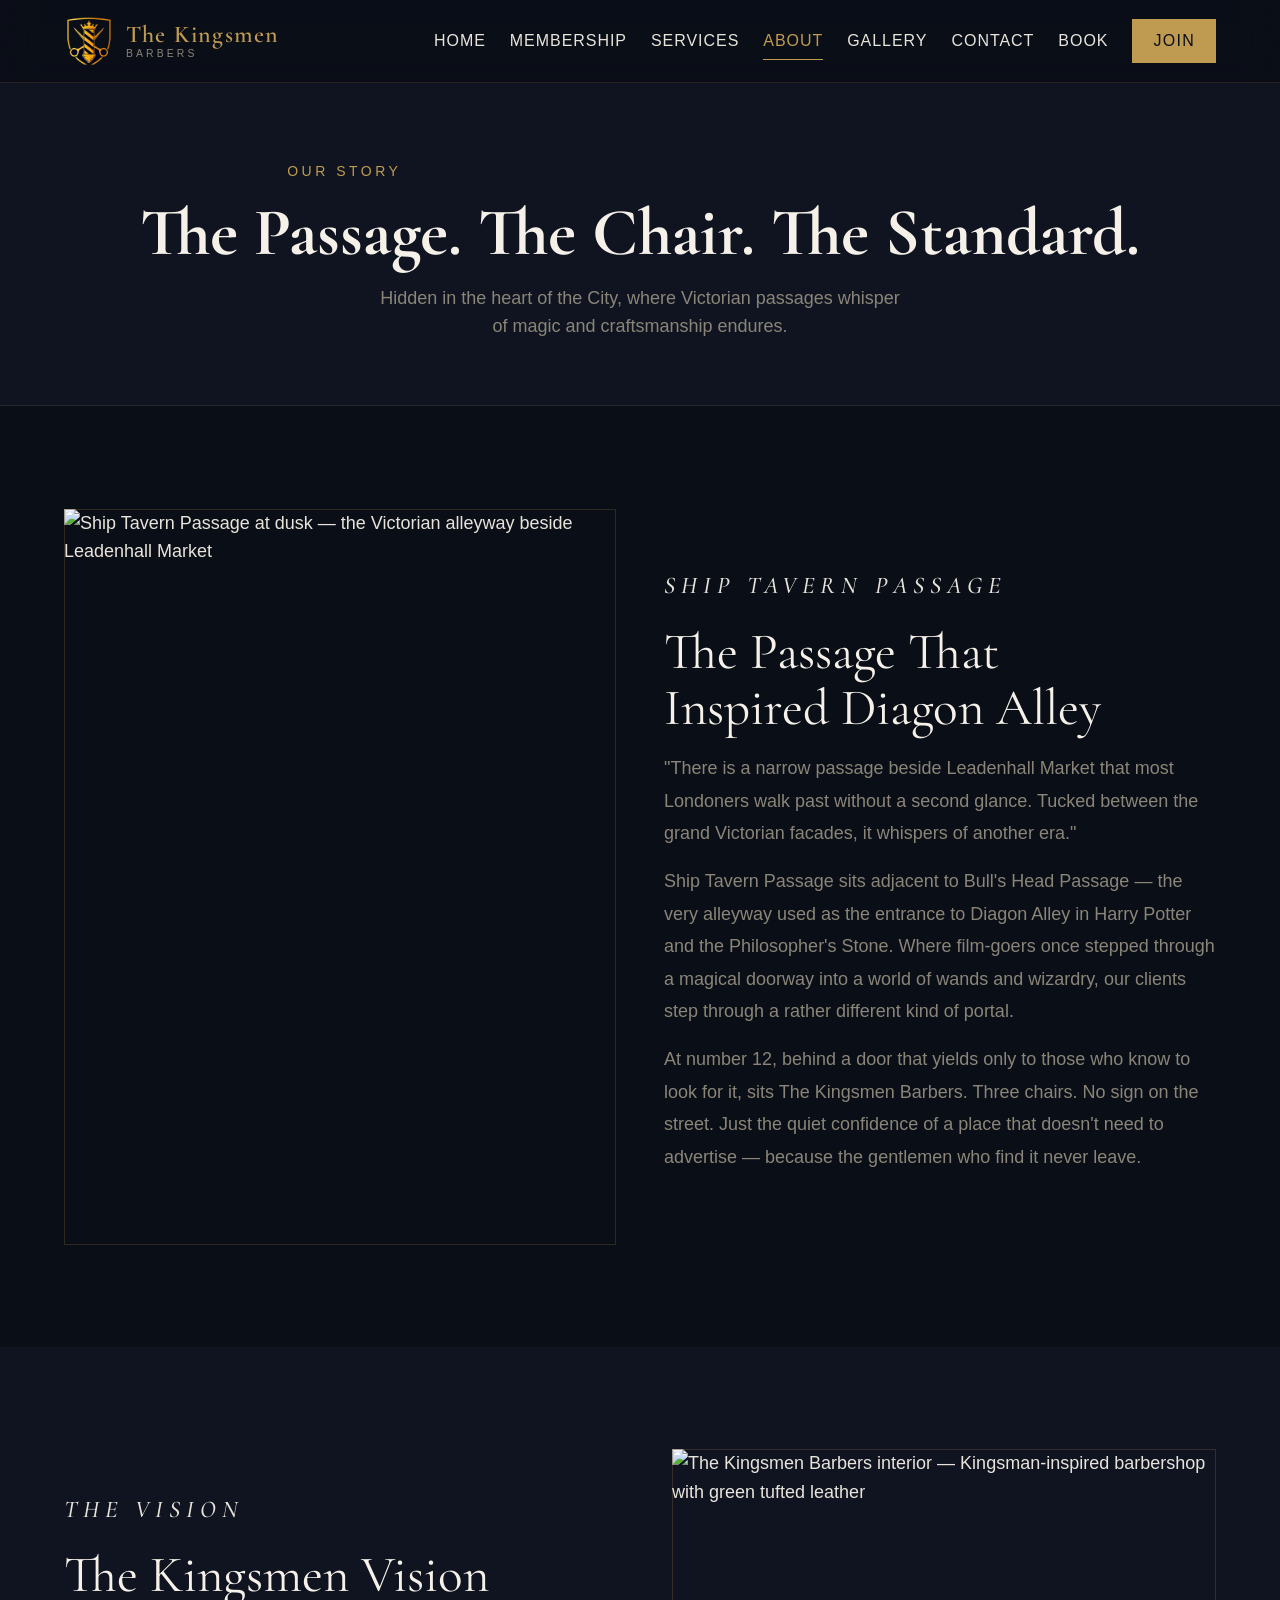
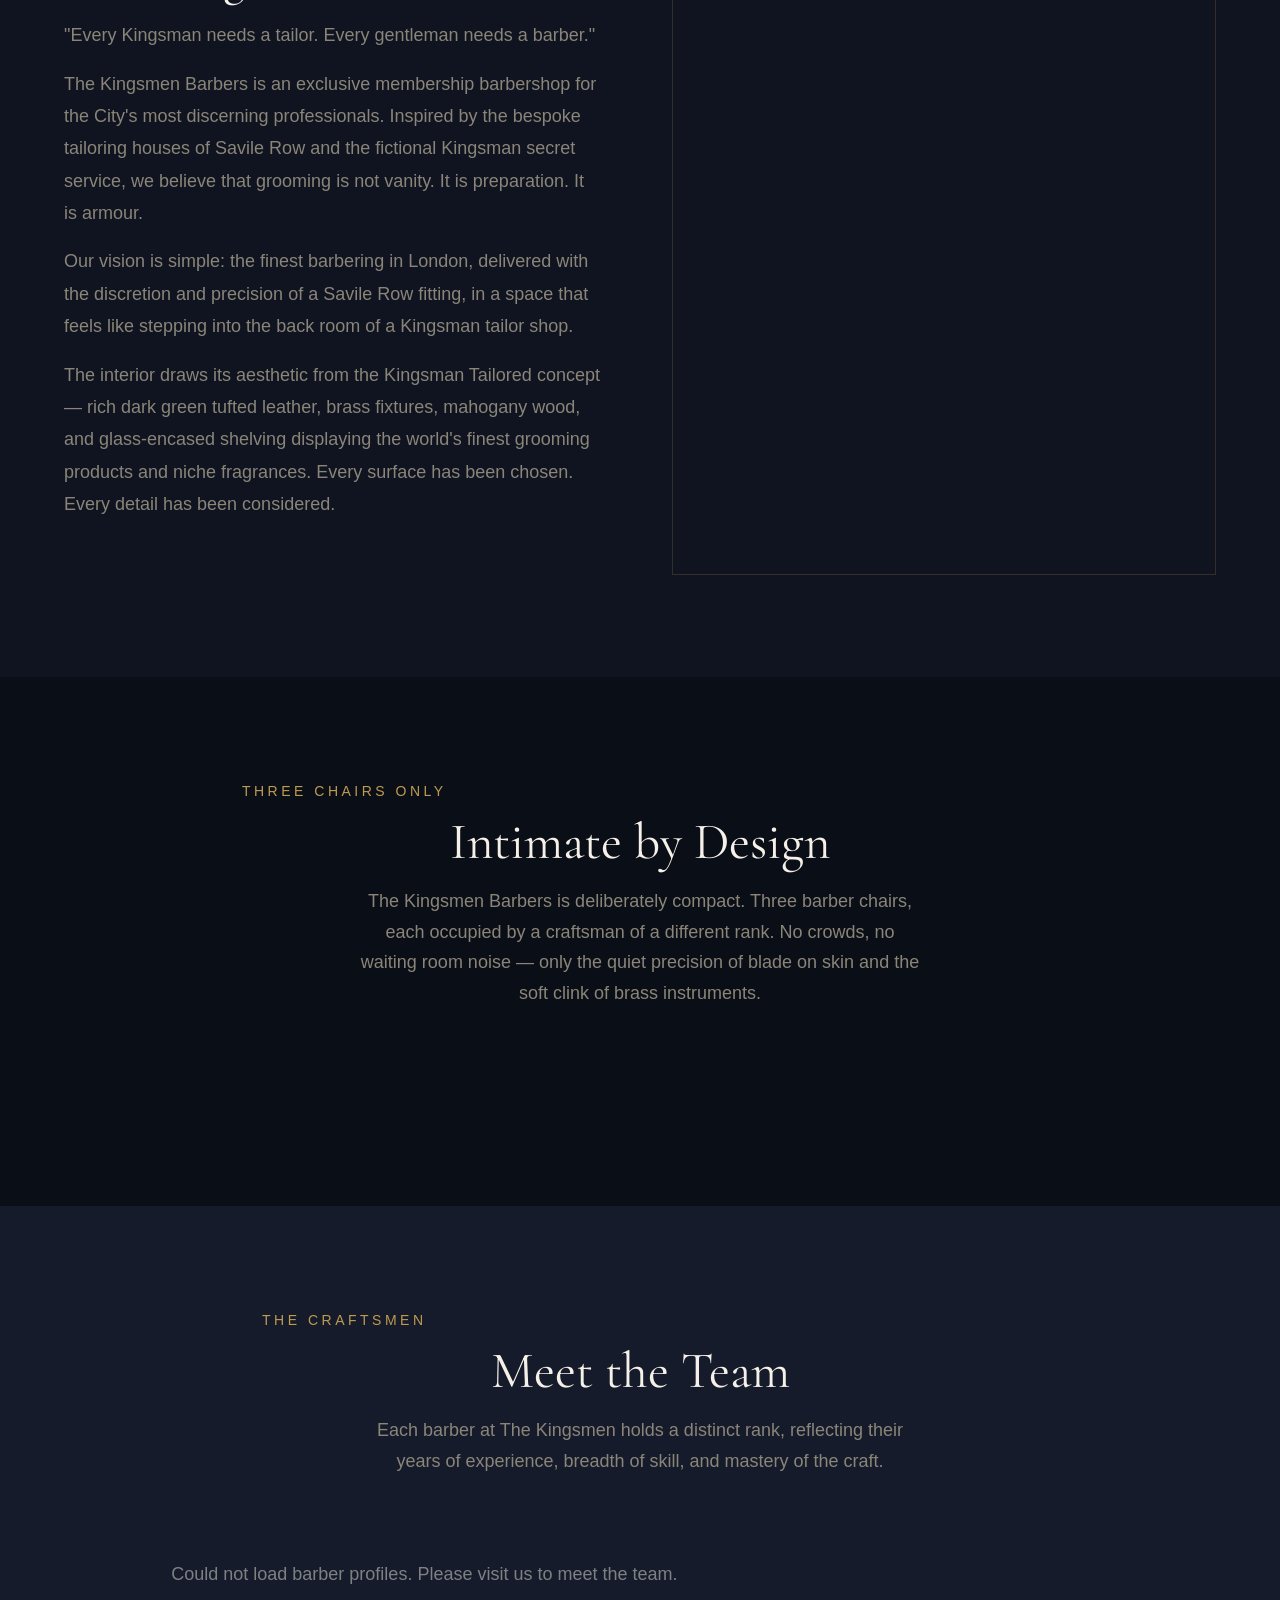
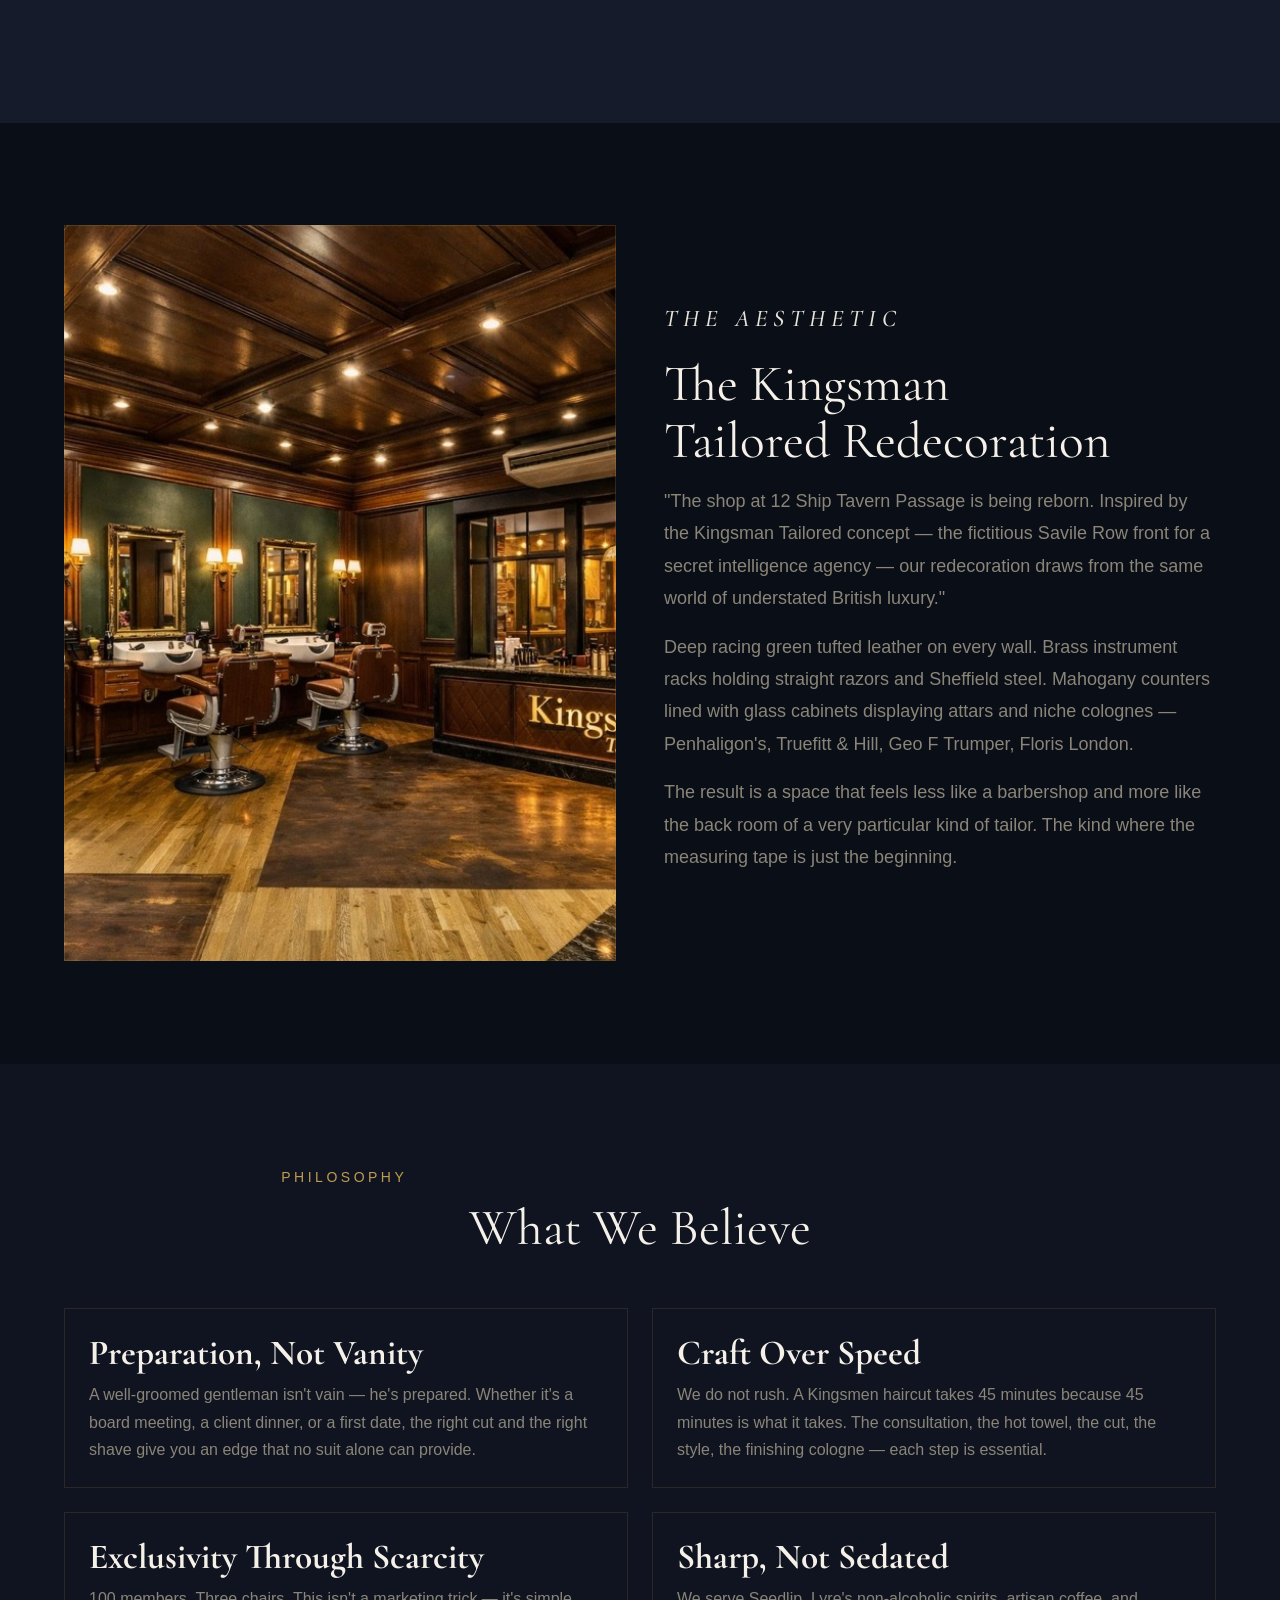
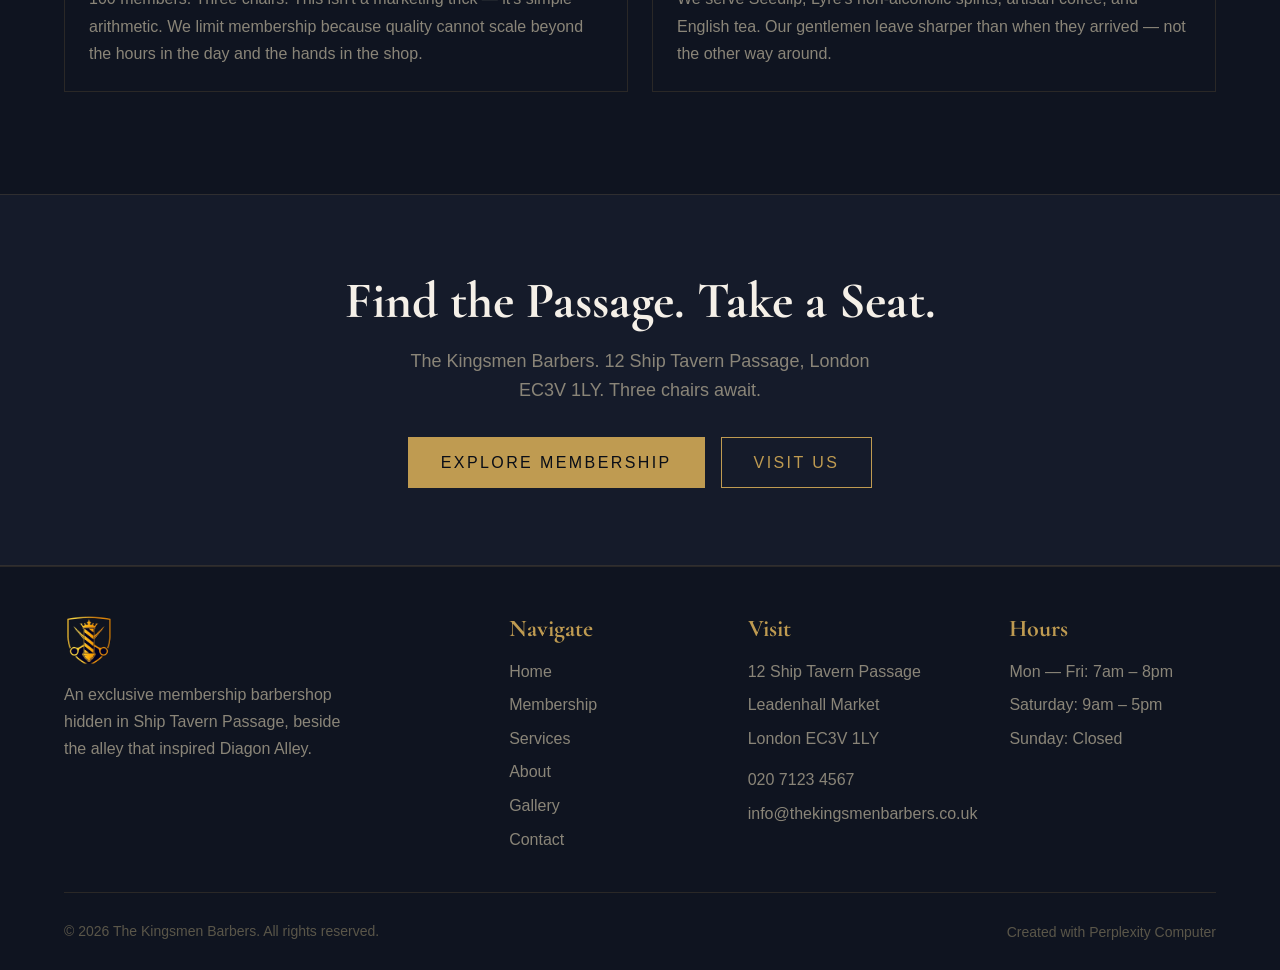
==== commit 2665e510: "Fix booking links — point to live app" ====
--- a/about.html
+++ b/about.html
@@ -50,7 +50,7 @@
       <a href="about.html" class="nav__link nav__link--active">About</a>
       <a href="gallery.html" class="nav__link">Gallery</a>
       <a href="contact.html" class="nav__link">Contact</a>
-      <a href="https://www.perplexity.ai/computer/a/kingsmen-crm-L680VhtXRpykNA9mWj4xPA/#/app/book" class="nav__link" target="_blank" rel="noopener">Book</a>
+      <a href="https://thekingsmen-crm.fly.dev/#/app/book" class="nav__link" target="_blank" rel="noopener">Book</a>
       <a href="membership.html" class="nav__cta">Join</a>
     </nav>
     <button class="menu-toggle" id="menuToggle" aria-label="Open navigation menu">
@@ -66,7 +66,7 @@
   <a href="about.html">About</a>
   <a href="gallery.html">Gallery</a>
   <a href="contact.html">Contact</a>
-  <a href="https://www.perplexity.ai/computer/a/kingsmen-crm-L680VhtXRpykNA9mWj4xPA/#/app/book" target="_blank" rel="noopener">Book</a>
+  <a href="https://thekingsmen-crm.fly.dev/#/app/book" target="_blank" rel="noopener">Book</a>
   <a href="membership.html" class="btn-gold" style="margin-top:1rem;">Join the Club</a>
 </nav>
 
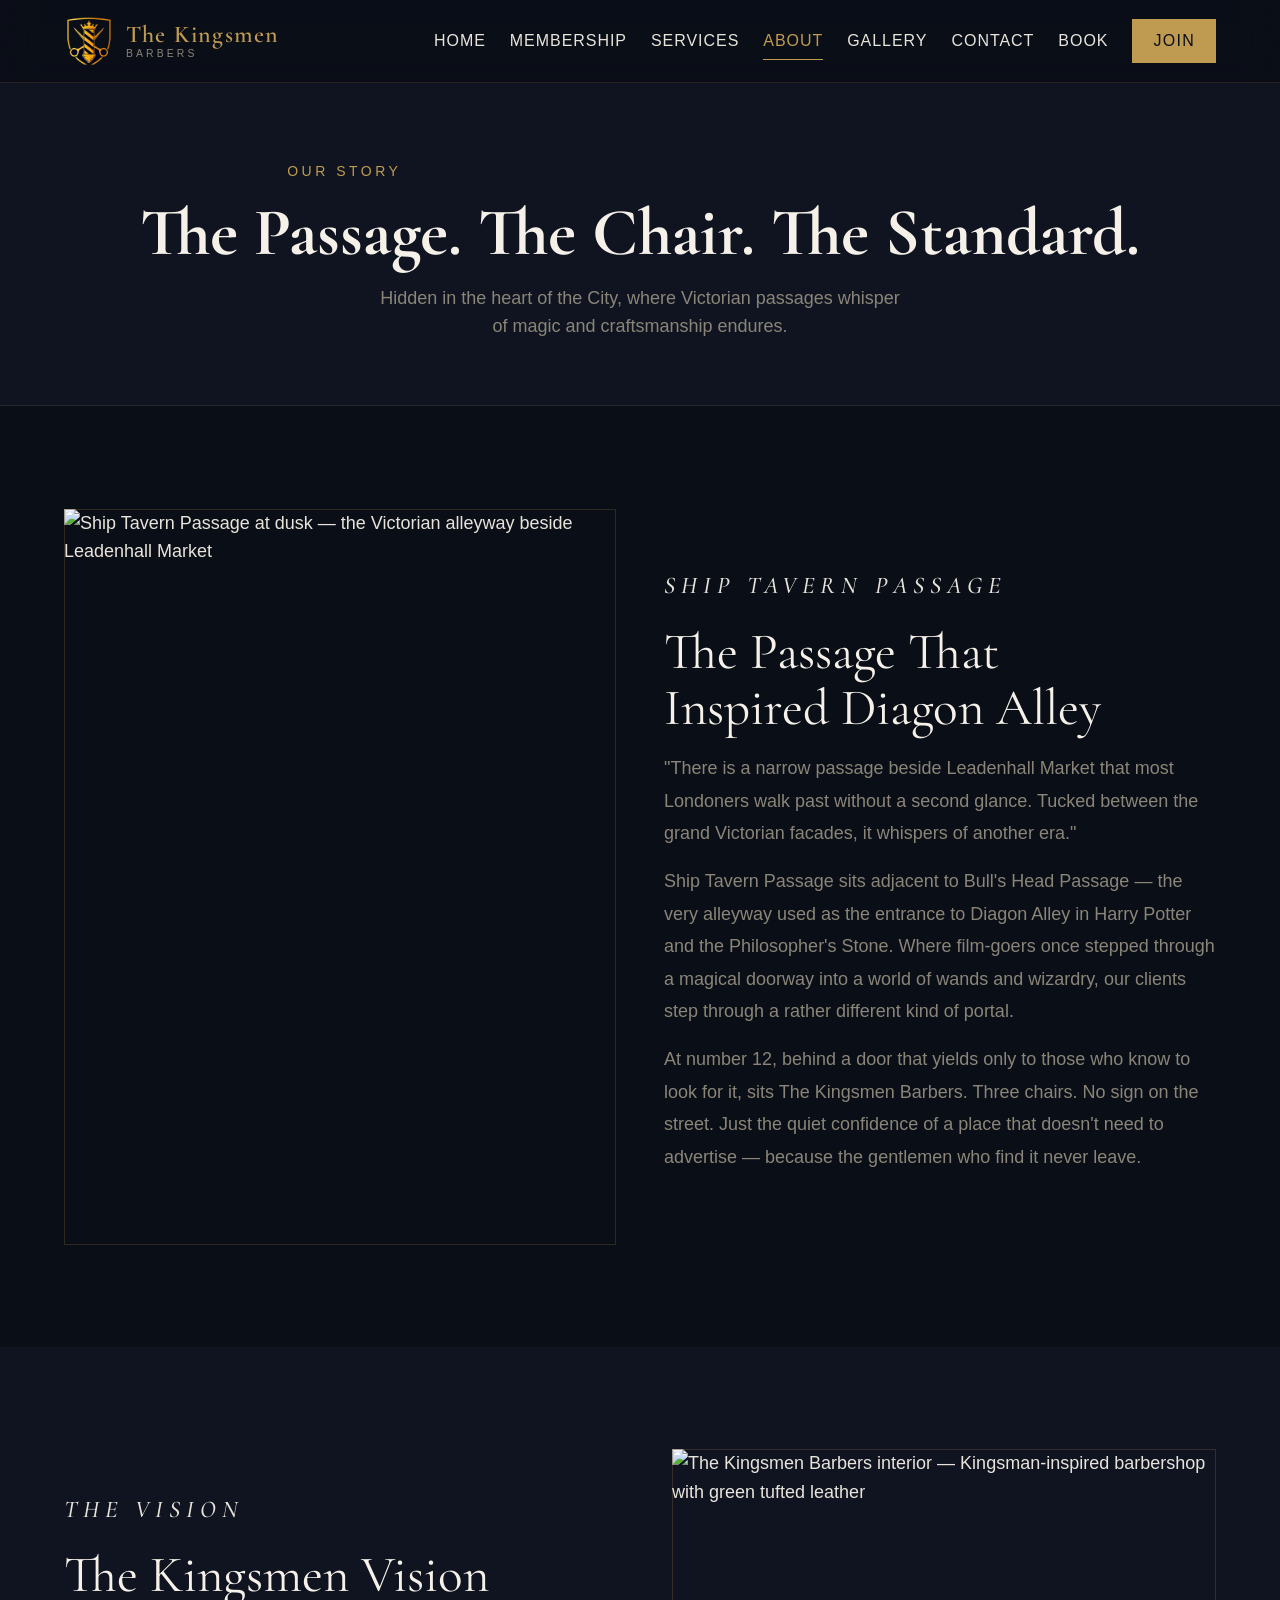
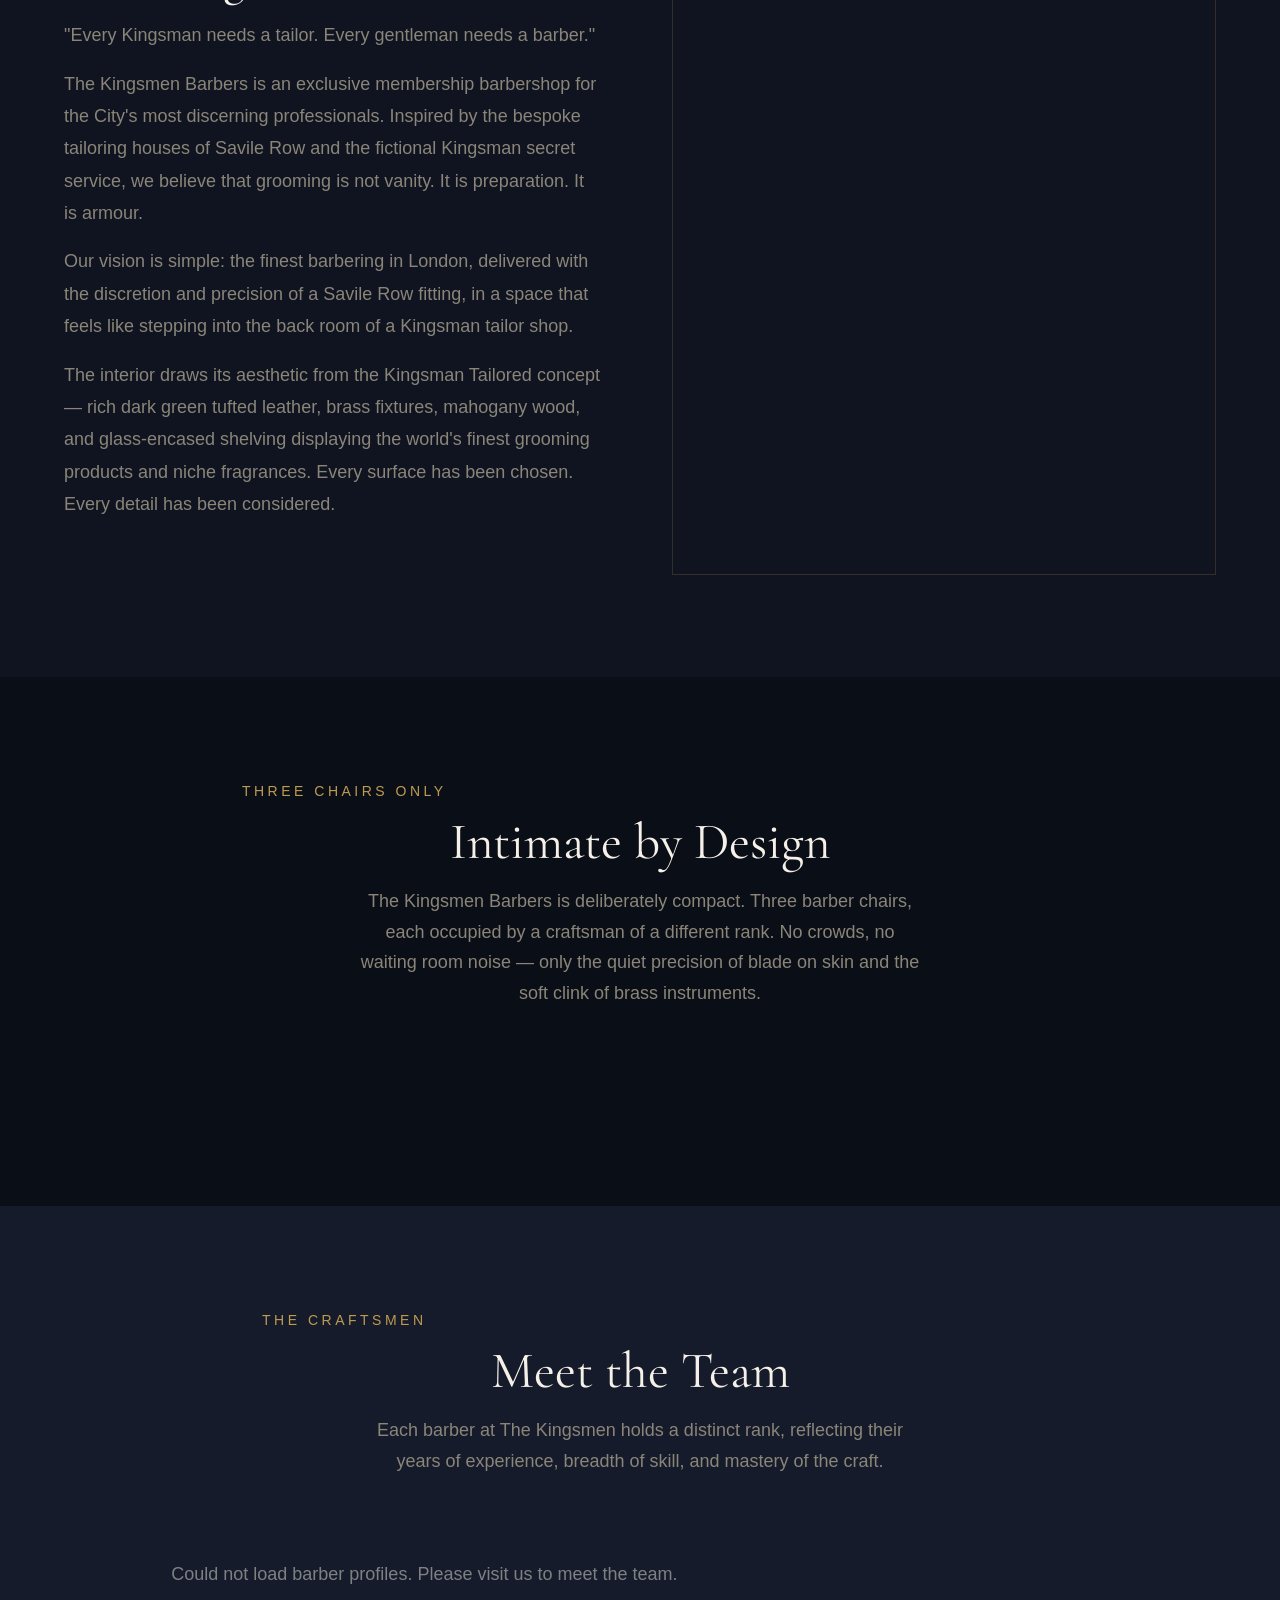
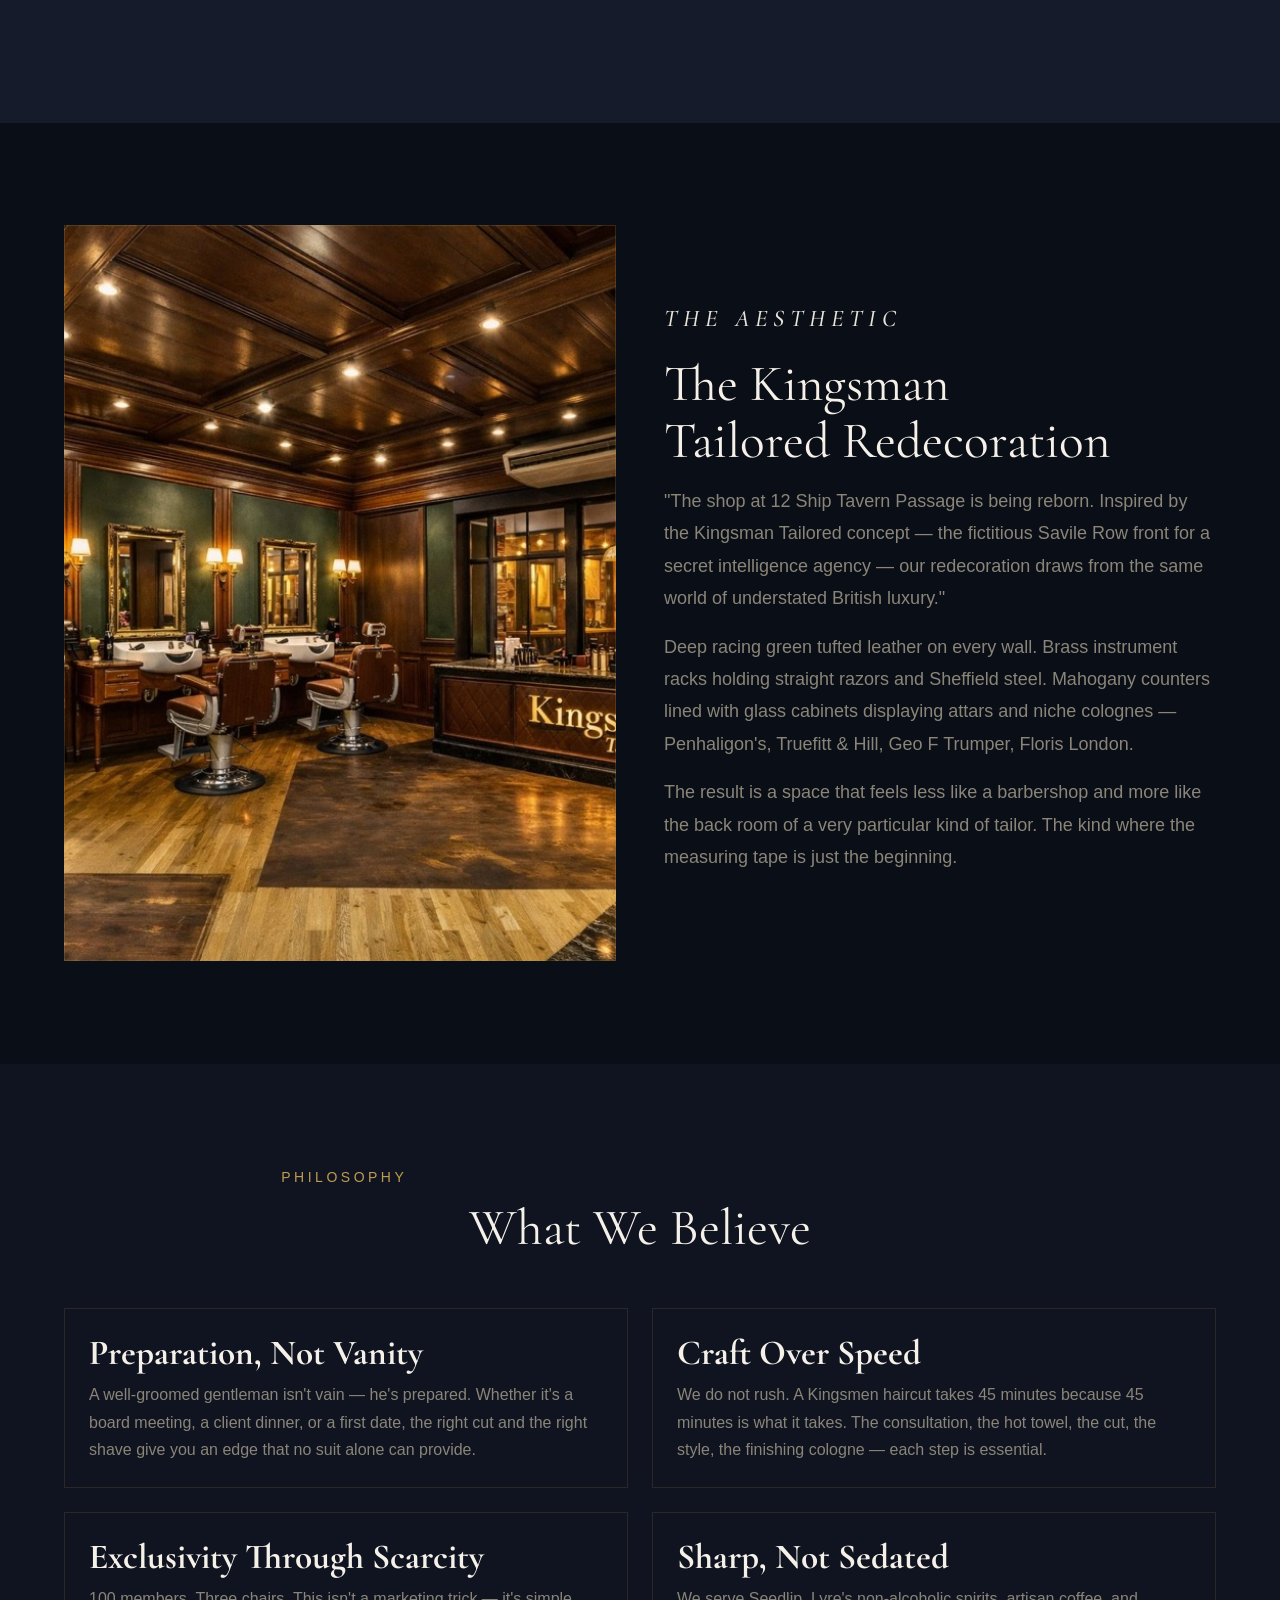
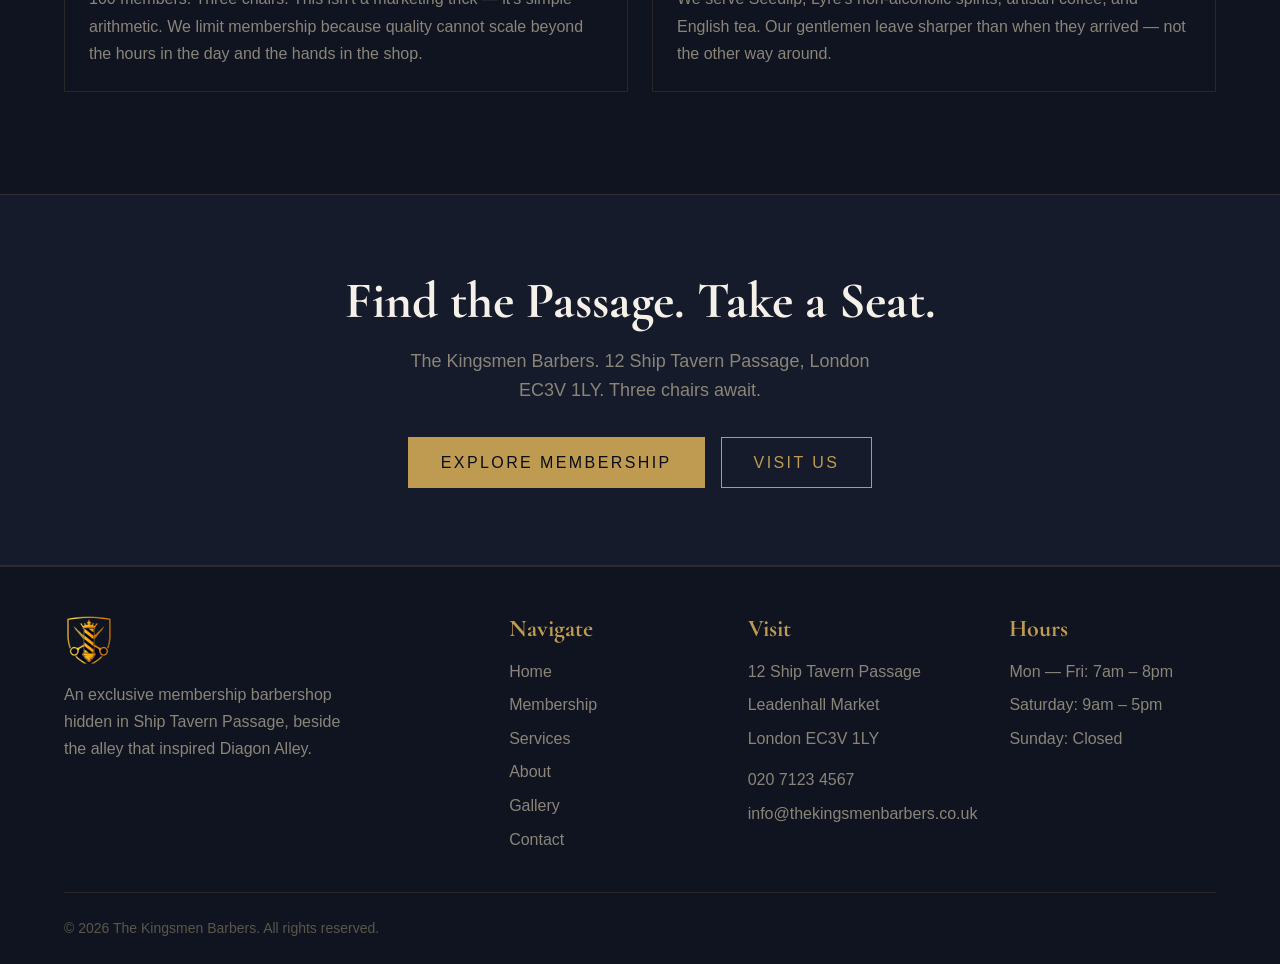
==== commit b90bf77b: "Replace emoji icons with luxury SVG icons; remove Perplexity attribution; premium finishing card des" ====
--- a/about.html
+++ b/about.html
@@ -8,16 +8,7 @@
 / /___/ /_/ / / / / / / /_/ / /_/ / /_/  __/ /
 \____/\____/_/ /_/ /_/ .___/\__,_/\__/\___/_/
                     /_/
-        Created with Perplexity Computer
-        https://www.perplexity.ai/computer
 -->
-
-<!-- Perplexity Computer Attribution — SEO Meta Tags -->
-<meta name="generator" content="Perplexity Computer">
-<meta name="author" content="Perplexity Computer">
-<meta property="og:see_also" content="https://www.perplexity.ai/computer">
-<link rel="author" href="https://www.perplexity.ai/computer">
-
 <meta charset="UTF-8">
 <meta name="viewport" content="width=device-width, initial-scale=1.0">
 <title>About — The Kingsmen Barbers | The Diagon Alley Story</title>
@@ -243,9 +234,6 @@
     </div>
     <div class="footer__bottom">
       <p class="footer__copyright">&copy; 2026 The Kingsmen Barbers. All rights reserved.</p>
-      <p class="footer__attribution">
-        <a href="https://www.perplexity.ai/computer" target="_blank" rel="noopener noreferrer">Created with Perplexity Computer</a>
-      </p>
     </div>
   </div>
 </footer>
--- a/style.css
+++ b/style.css
@@ -384,13 +384,20 @@
 /* ========================================
    FINISHING TOUCHES
    ======================================== */
-.finishing-grid { display: grid; grid-template-columns: repeat(3, 1fr); gap: var(--space-6); }
-.finishing-card { background: var(--color-surface); border: 1px solid var(--color-divider); padding: var(--space-6); text-align: center; transition: all 0.3s ease; }
-.finishing-card:hover { border-color: var(--color-border); }
-.finishing-card__icon { font-size: 2rem; color: var(--color-gold); margin-bottom: var(--space-3); }
-.finishing-card__title { font-family: var(--font-display); font-size: var(--text-lg); color: var(--color-cream); margin-bottom: var(--space-2); }
-.finishing-card__desc { font-size: var(--text-sm); color: var(--color-text-muted); line-height: 1.7; }
-@media (max-width: 768px) { .finishing-grid { grid-template-columns: 1fr; } }
+.finishing-grid { display: grid; grid-template-columns: repeat(3, 1fr); gap: var(--space-8); }
+.finishing-card { background: linear-gradient(160deg, rgba(191,155,81,0.05) 0%, rgba(15,20,32,0.9) 45%); border: 1px solid rgba(191,155,81,0.18); padding: var(--space-10) var(--space-8); text-align: center; transition: transform 0.4s cubic-bezier(0.25,0.46,0.45,0.94), border-color 0.4s ease, box-shadow 0.4s ease; position: relative; overflow: hidden; }
+.finishing-card::before { content: ''; position: absolute; top: 0; left: 0; right: 0; height: 1px; background: linear-gradient(90deg, transparent 0%, rgba(191,155,81,0.8) 50%, transparent 100%); }
+.finishing-card::after { content: ''; position: absolute; inset: 0; background: radial-gradient(ellipse at 50% -10%, rgba(191,155,81,0.08) 0%, transparent 65%); opacity: 0; transition: opacity 0.4s ease; pointer-events: none; }
+.finishing-card:hover { border-color: rgba(191,155,81,0.4); transform: translateY(-6px); box-shadow: 0 24px 48px rgba(0,0,0,0.5), 0 0 0 1px rgba(191,155,81,0.12); }
+.finishing-card:hover::after { opacity: 1; }
+.finishing-card__icon-wrap { width: 68px; height: 68px; margin: 0 auto var(--space-6); display: flex; align-items: center; justify-content: center; position: relative; }
+.finishing-card__icon-wrap::before { content: ''; position: absolute; inset: 0; border: 1px solid rgba(191,155,81,0.3); border-radius: 50%; }
+.finishing-card__icon-wrap::after { content: ''; position: absolute; inset: 4px; border: 1px solid rgba(191,155,81,0.12); border-radius: 50%; }
+.finishing-card__icon { display: flex; align-items: center; justify-content: center; position: relative; z-index: 1; }
+.finishing-card__ornament { width: 48px; height: 1px; background: linear-gradient(90deg, transparent, rgba(191,155,81,0.55), transparent); margin: 0 auto var(--space-5); }
+.finishing-card__title { font-family: var(--font-display); font-size: var(--text-lg); font-weight: 400; color: var(--color-cream); margin-bottom: var(--space-3); letter-spacing: 0.04em; }
+.finishing-card__desc { font-size: var(--text-sm); color: var(--color-text-muted); line-height: 1.85; }
+@media (max-width: 768px) { .finishing-grid { grid-template-columns: 1fr; gap: var(--space-6); } }
 
 /* ========================================
    FOUNDING OFFER CALLOUT
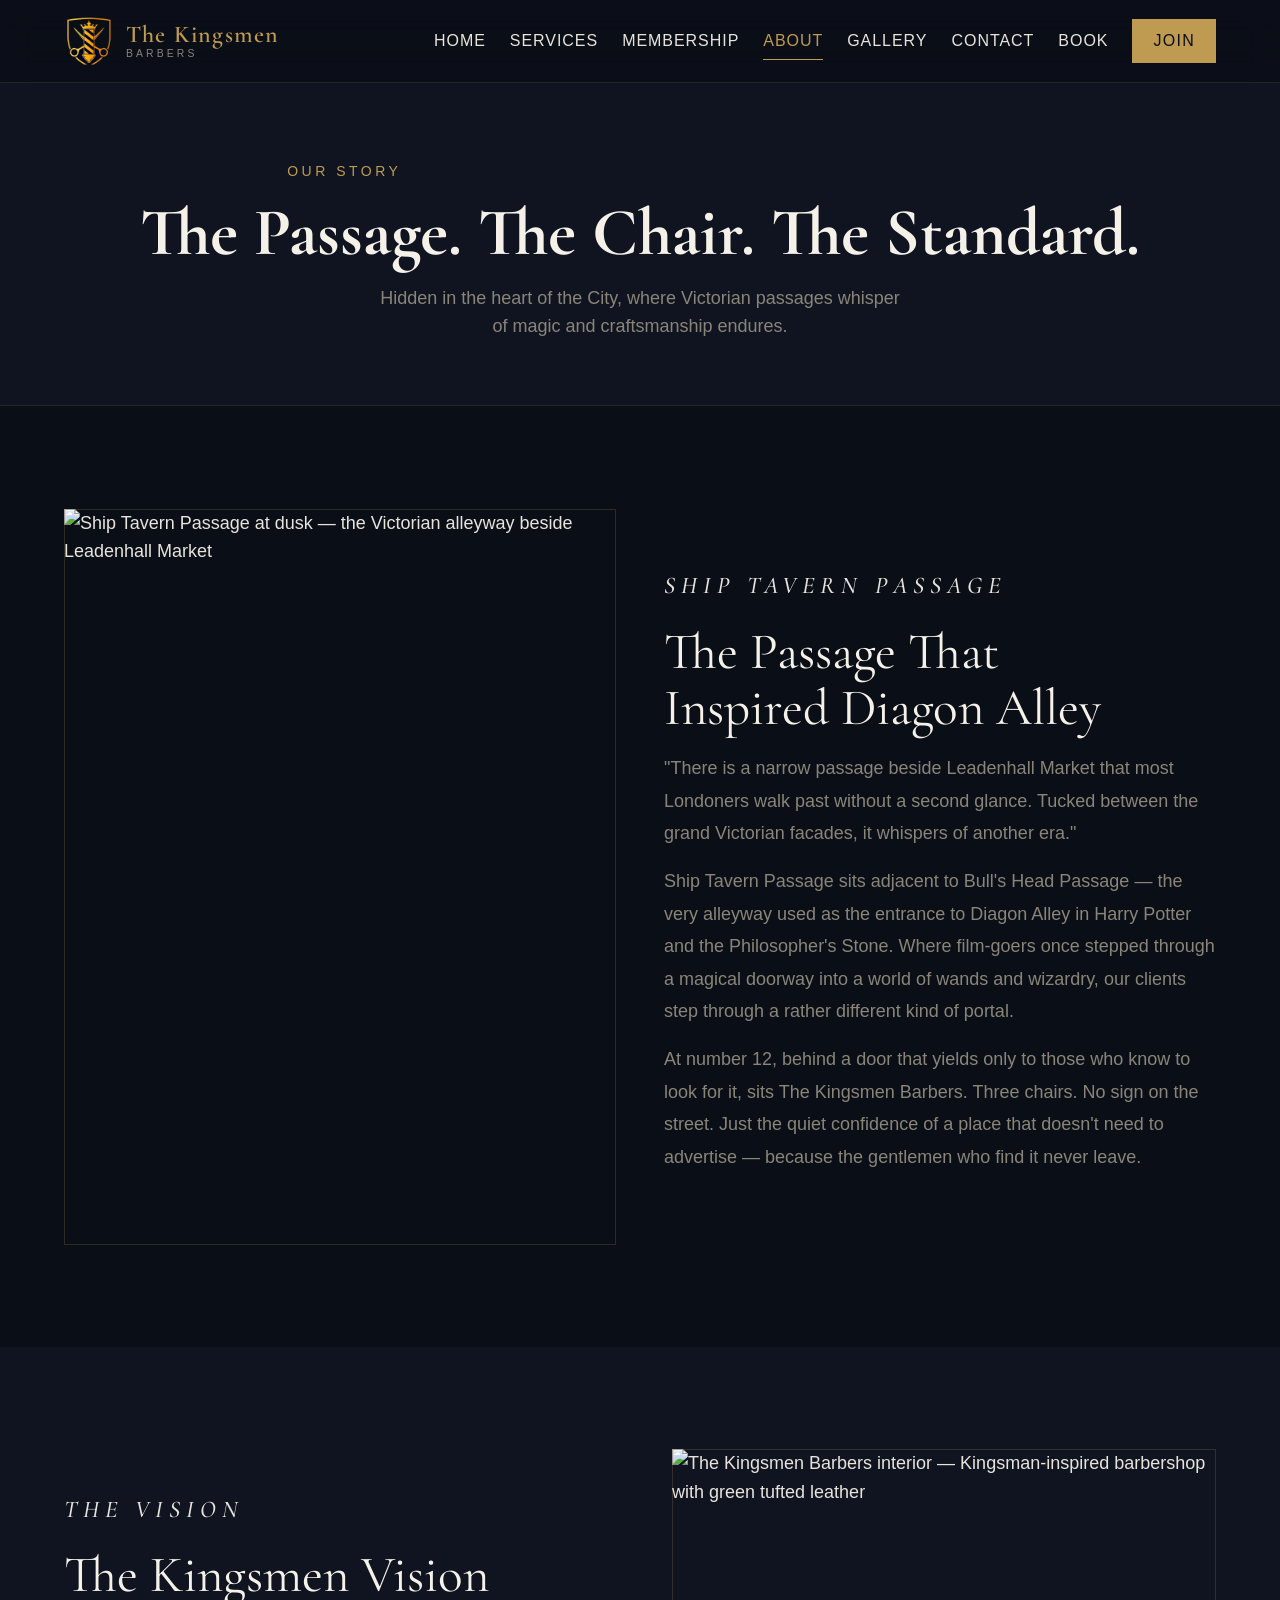
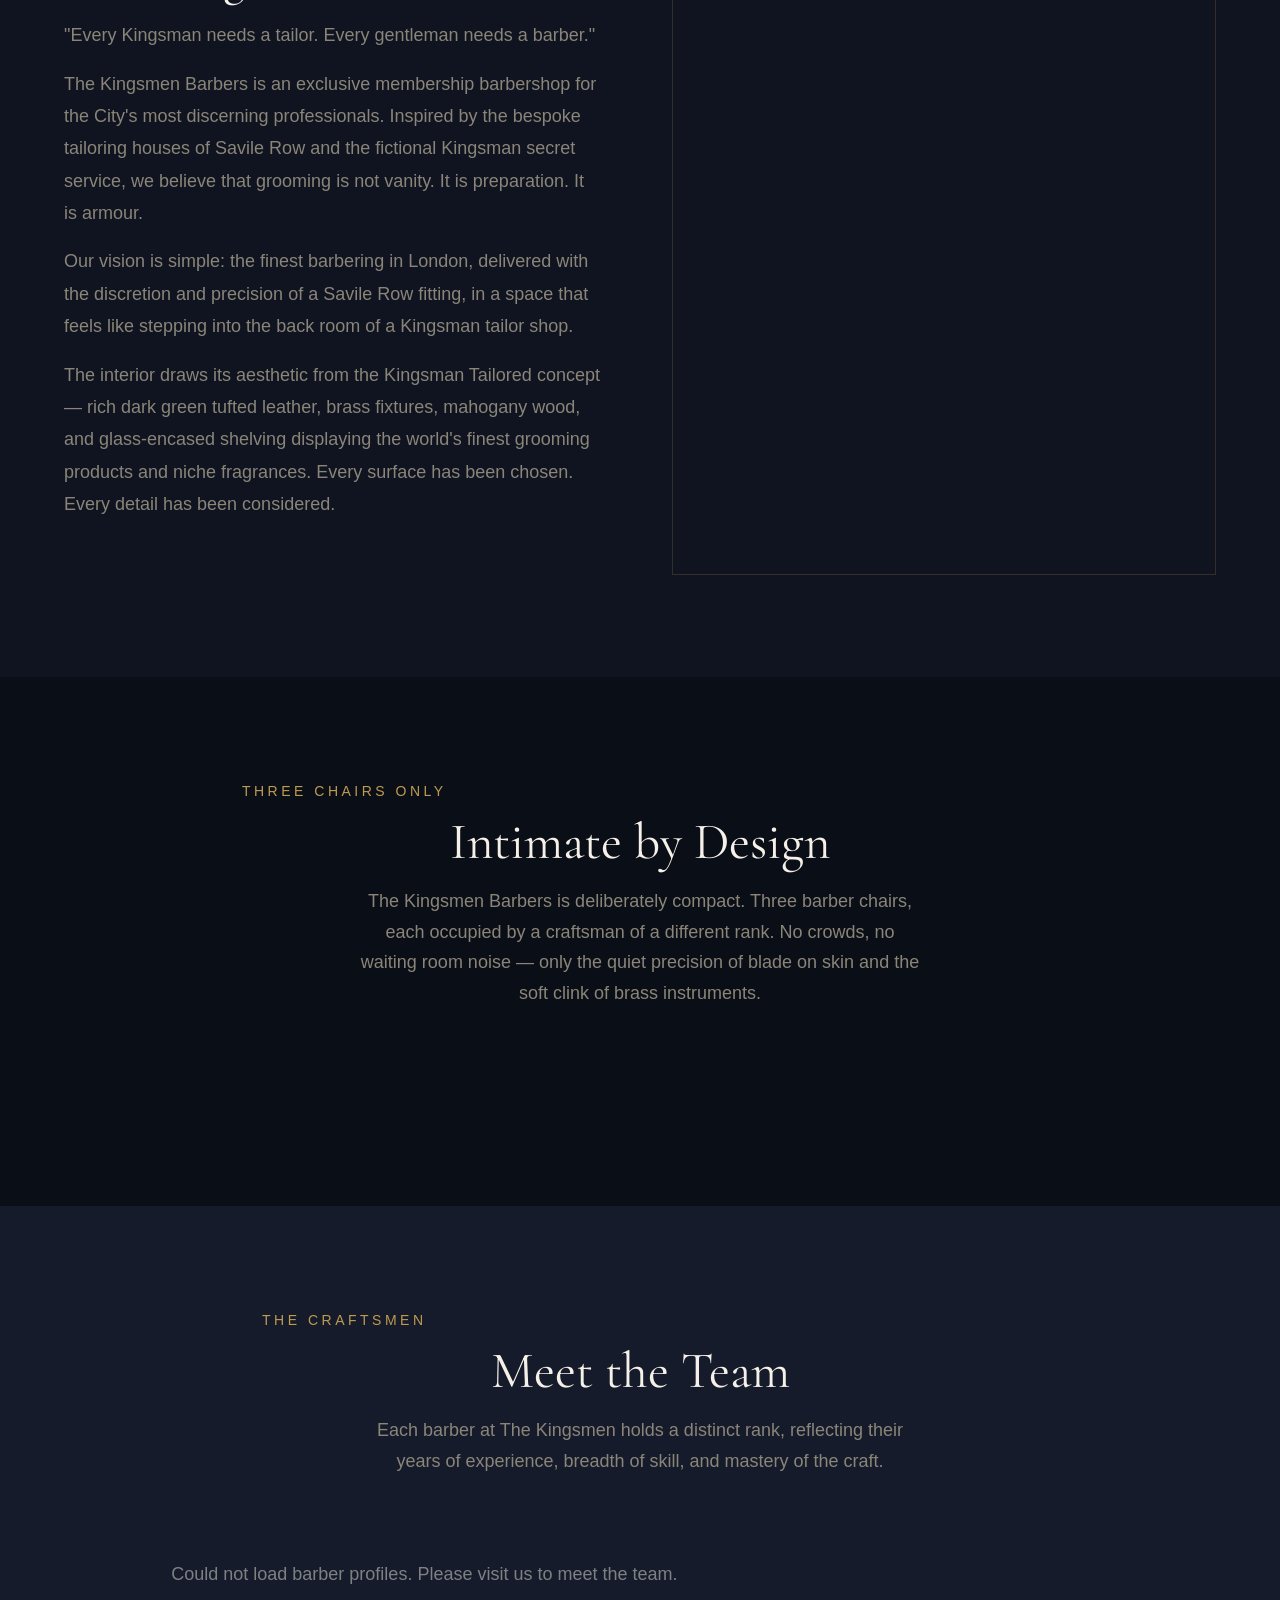
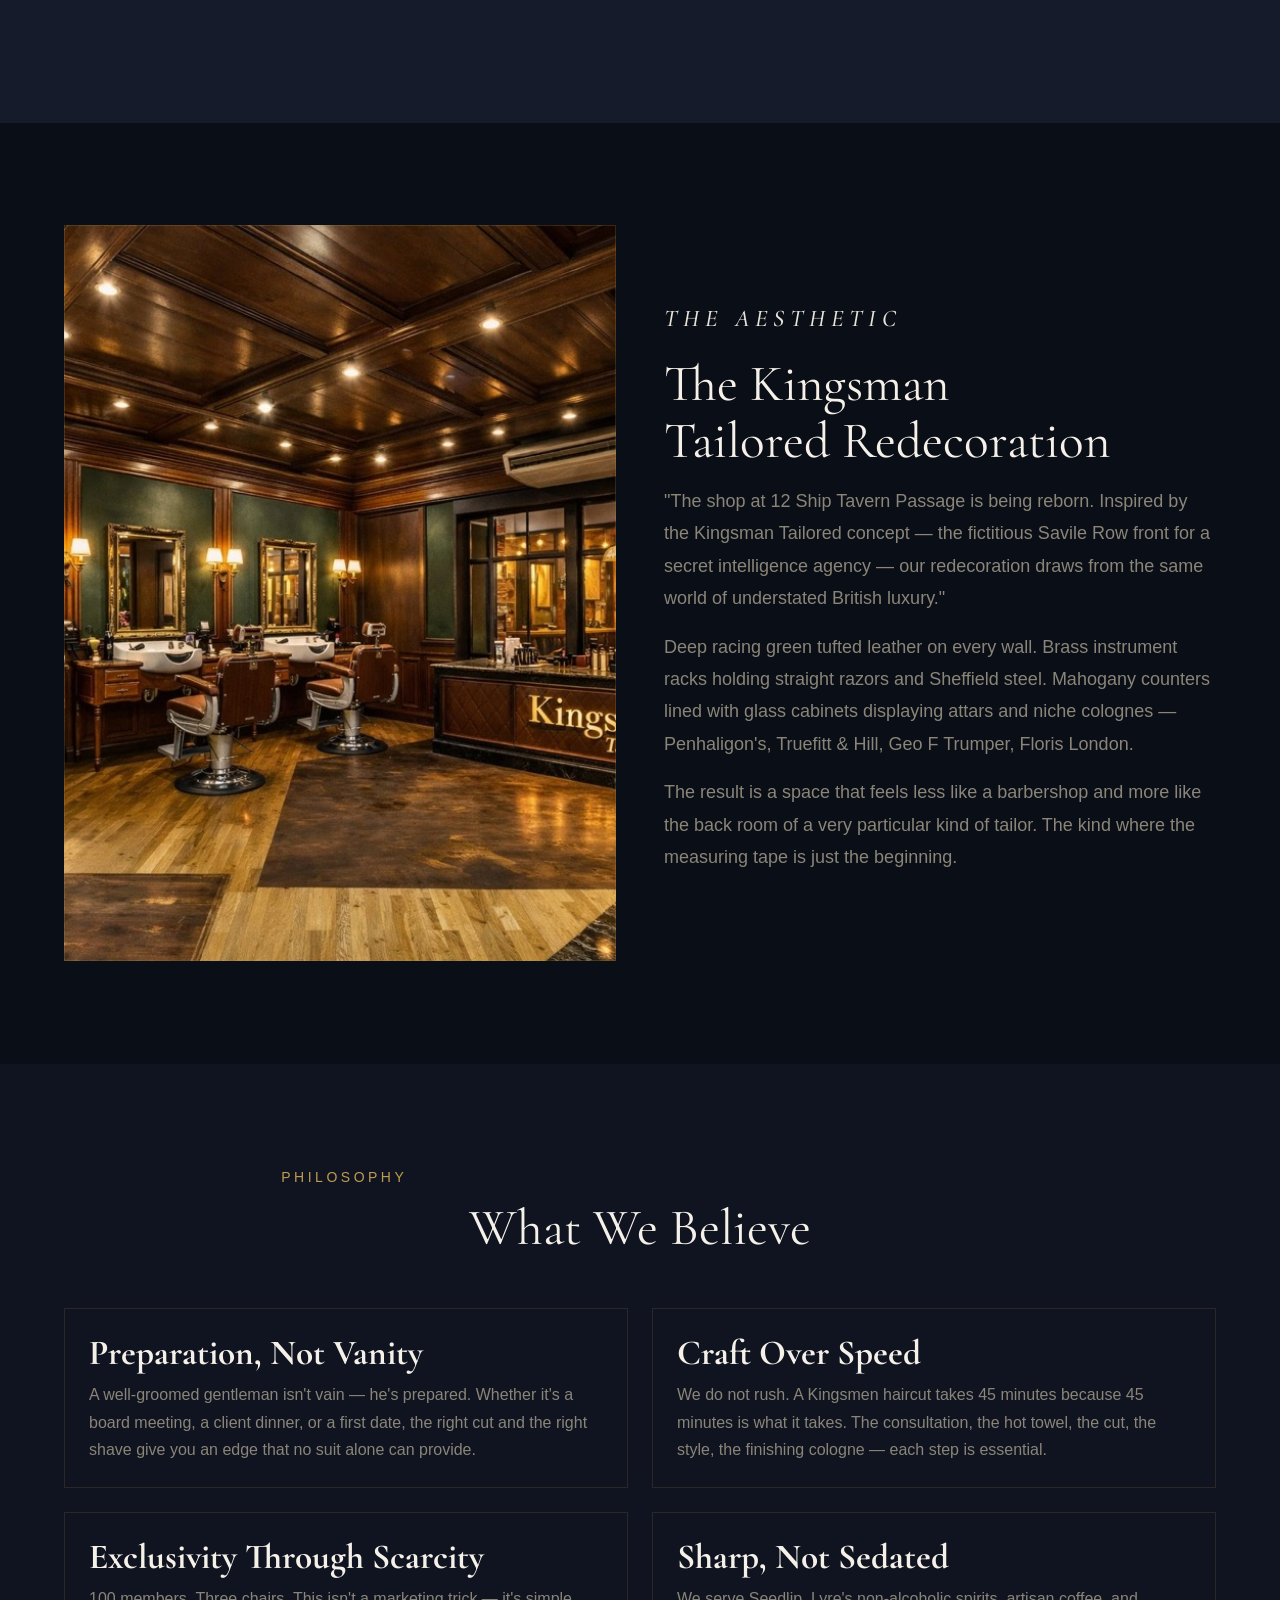
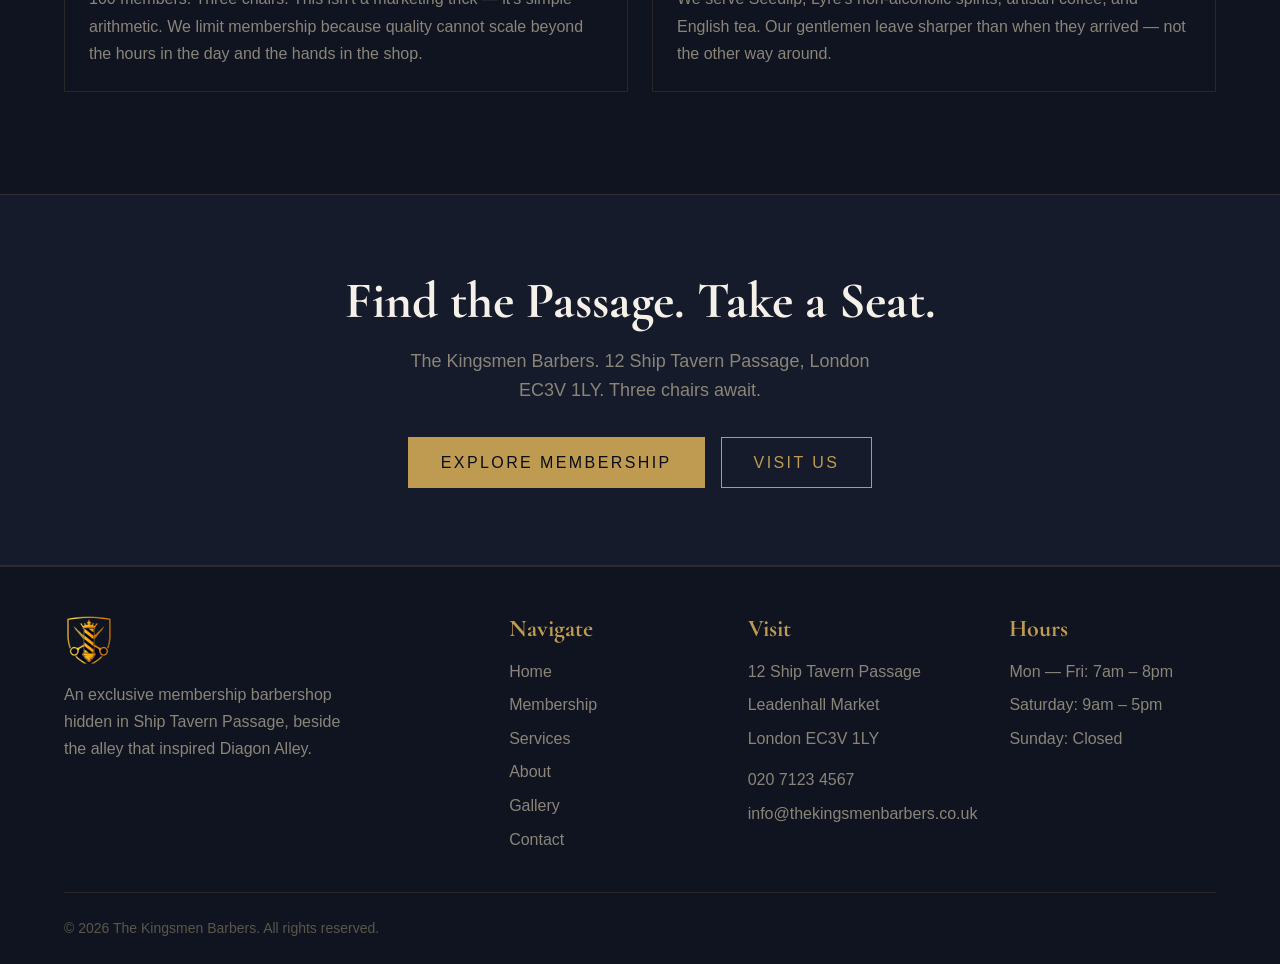
==== commit 149656d1: "Fix API_BASE to CRM backend; fix services tbody IDs; fix nav order; fix all tier counts" ====
--- a/about.html
+++ b/about.html
@@ -36,8 +36,8 @@
     </a>
     <nav class="nav">
       <a href="index.html" class="nav__link">Home</a>
+      <a href="services.html" class="nav__link">Services</a>
       <a href="membership.html" class="nav__link">Membership</a>
-      <a href="services.html" class="nav__link">Services</a>
       <a href="about.html" class="nav__link nav__link--active">About</a>
       <a href="gallery.html" class="nav__link">Gallery</a>
       <a href="contact.html" class="nav__link">Contact</a>
@@ -52,8 +52,8 @@
 
 <nav class="mobile-nav" id="mobileNav">
   <a href="index.html">Home</a>
+  <a href="services.html">Services</a>
   <a href="membership.html">Membership</a>
-  <a href="services.html">Services</a>
   <a href="about.html">About</a>
   <a href="gallery.html">Gallery</a>
   <a href="contact.html">Contact</a>
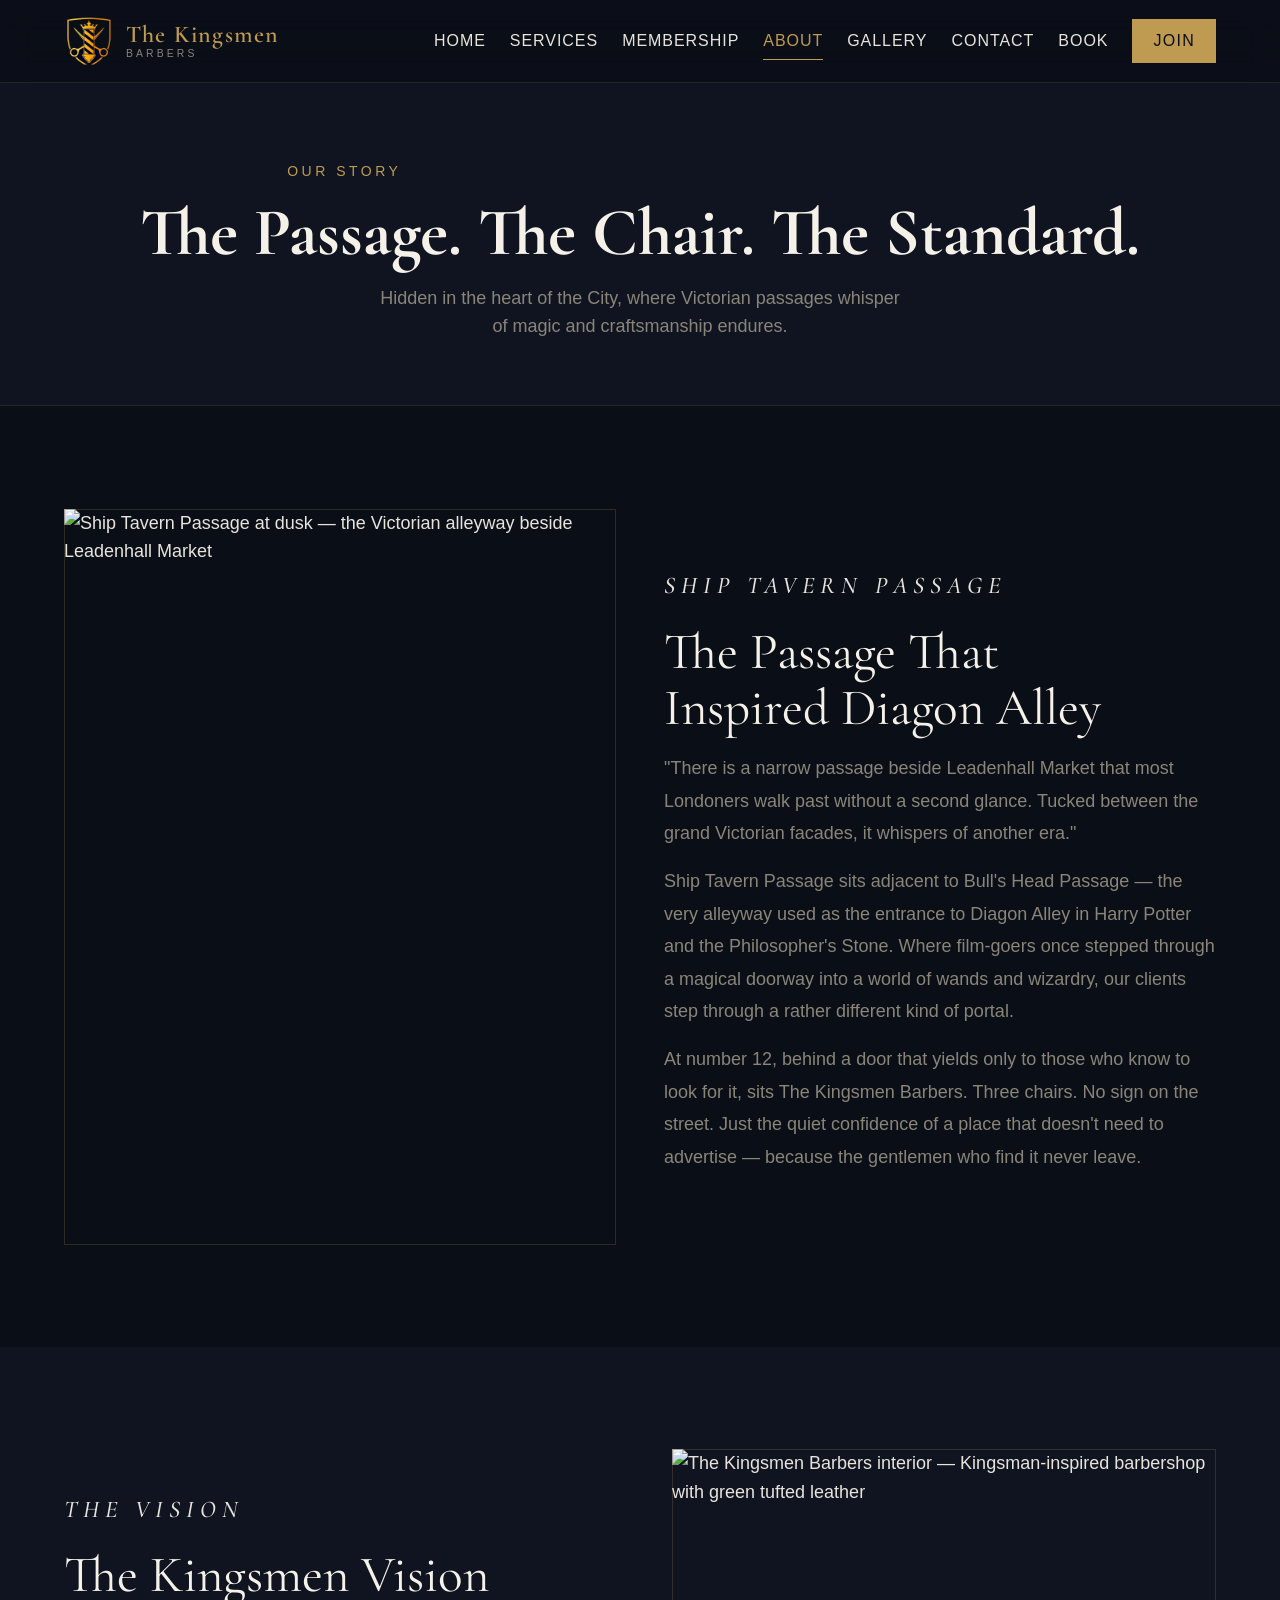
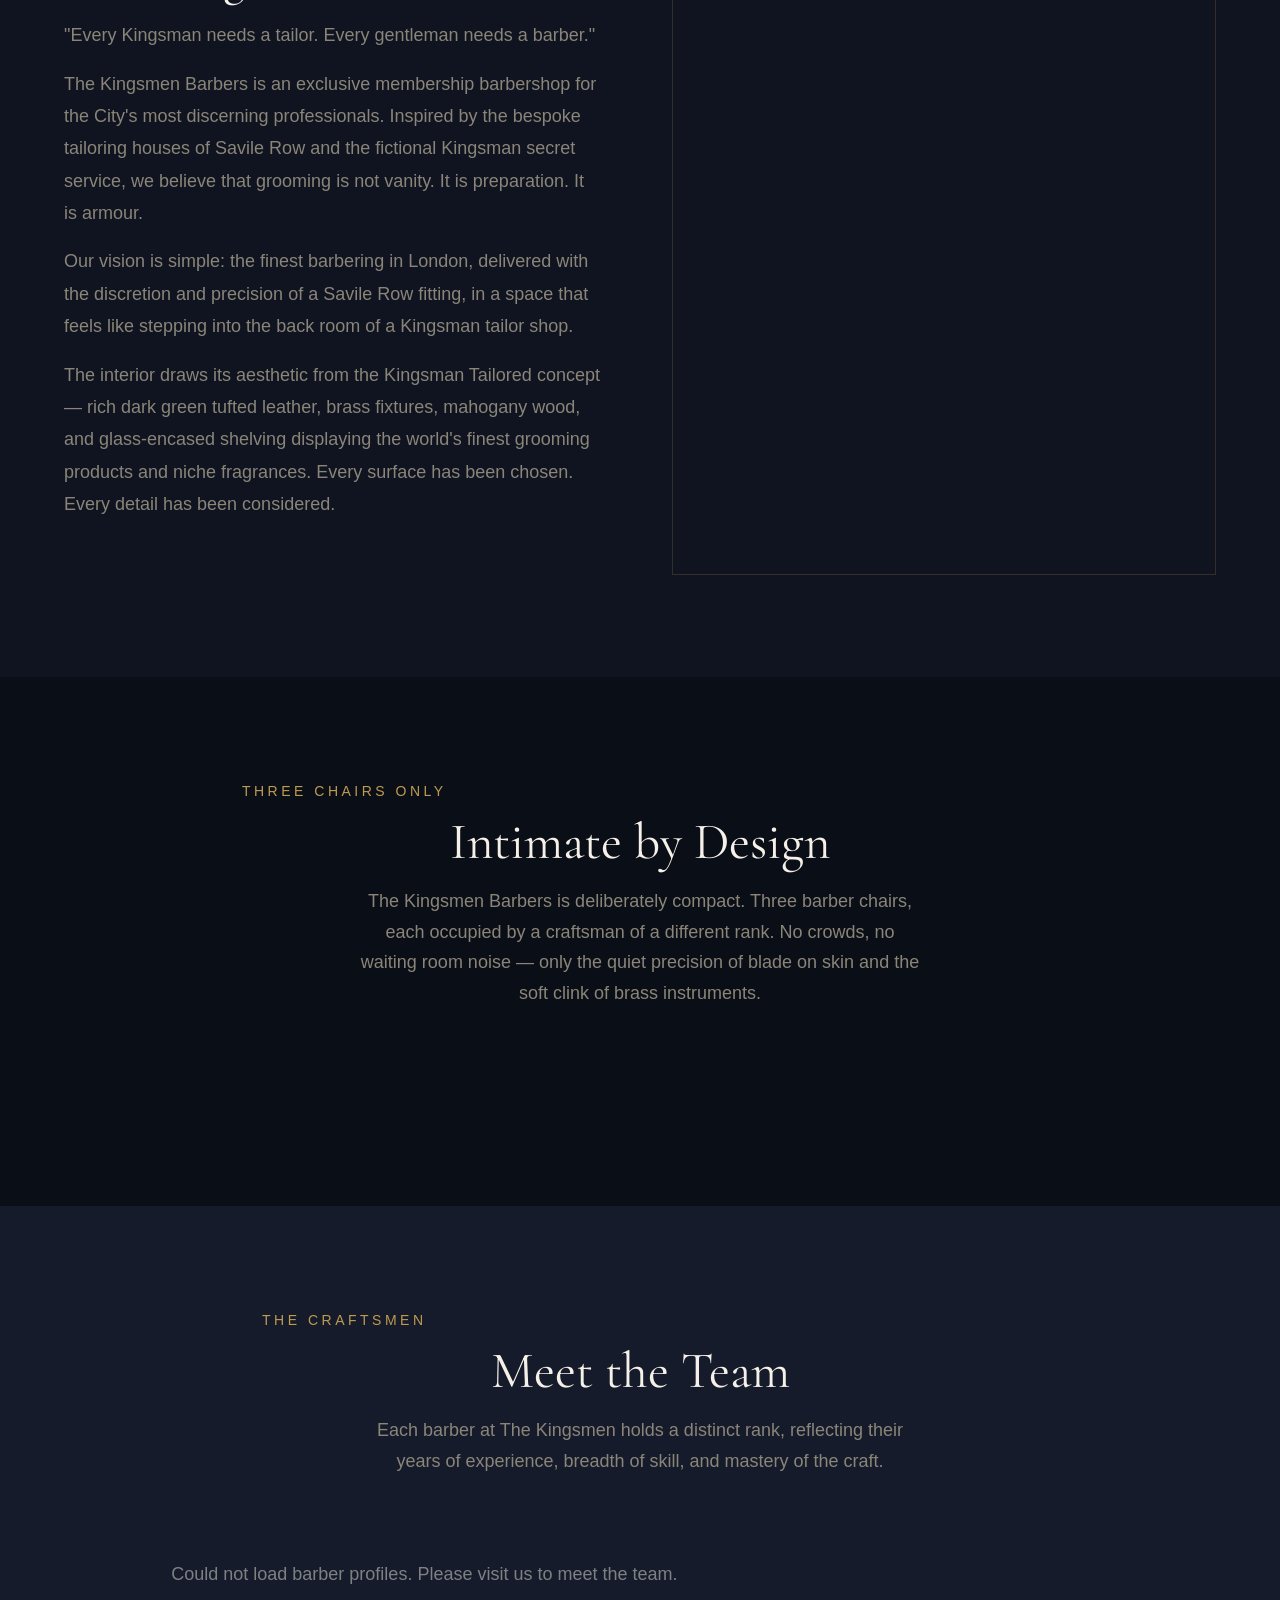
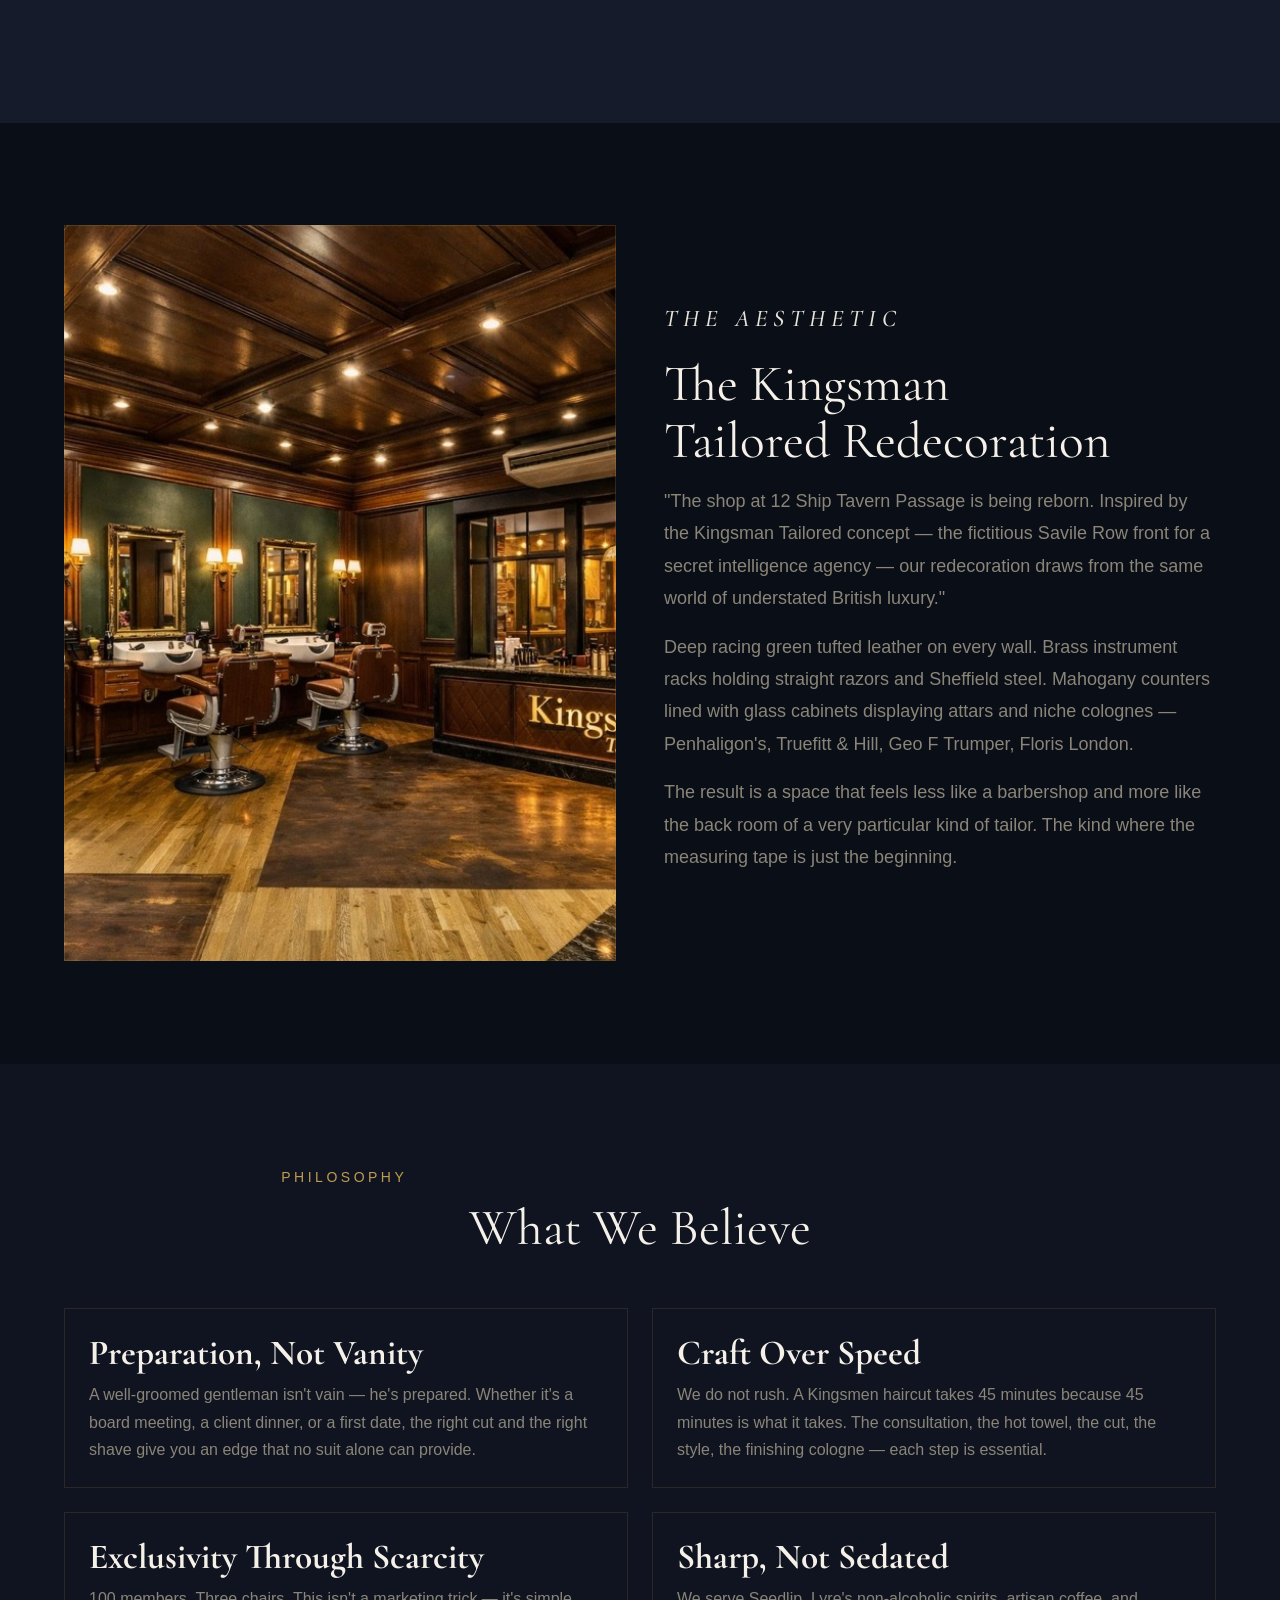
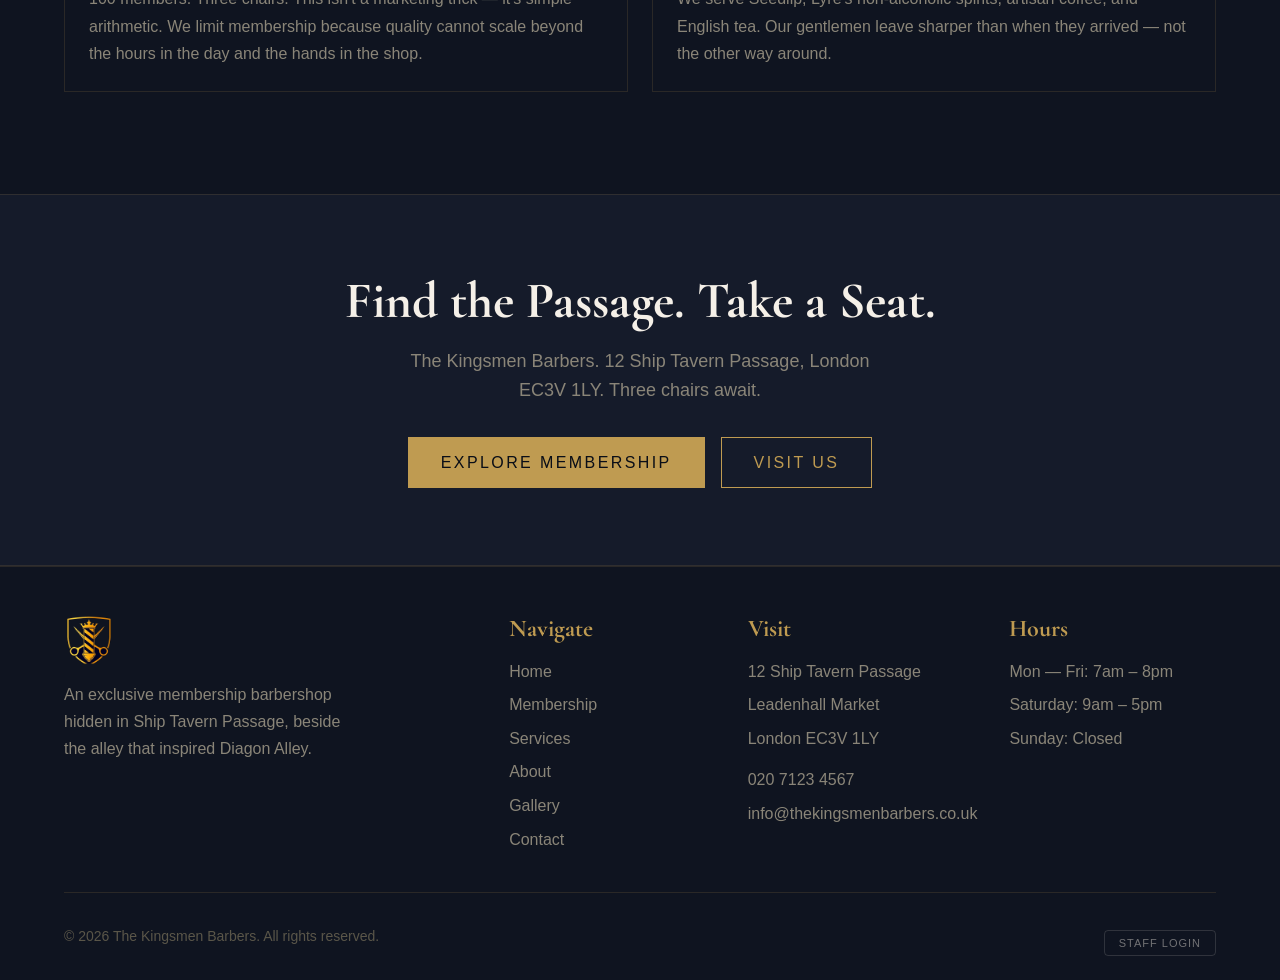
==== commit f1432ed4: "Staff Login link visible on all pages; crm.thekingsmenbarbers.co.uk confirmed live" ====
--- a/about.html
+++ b/about.html
@@ -234,6 +234,7 @@
     </div>
     <div class="footer__bottom">
       <p class="footer__copyright">&copy; 2026 The Kingsmen Barbers. All rights reserved.</p>
+      <p style="margin-top:10px;"><a href="https://crm.thekingsmenbarbers.co.uk" target="_blank" rel="noopener noreferrer" style="color:rgba(232,228,220,0.45);font-size:11px;text-decoration:none;letter-spacing:1px;text-transform:uppercase;border:1px solid rgba(232,228,220,0.15);padding:6px 14px;border-radius:4px;">Staff Login</a></p>
     </div>
   </div>
 </footer>
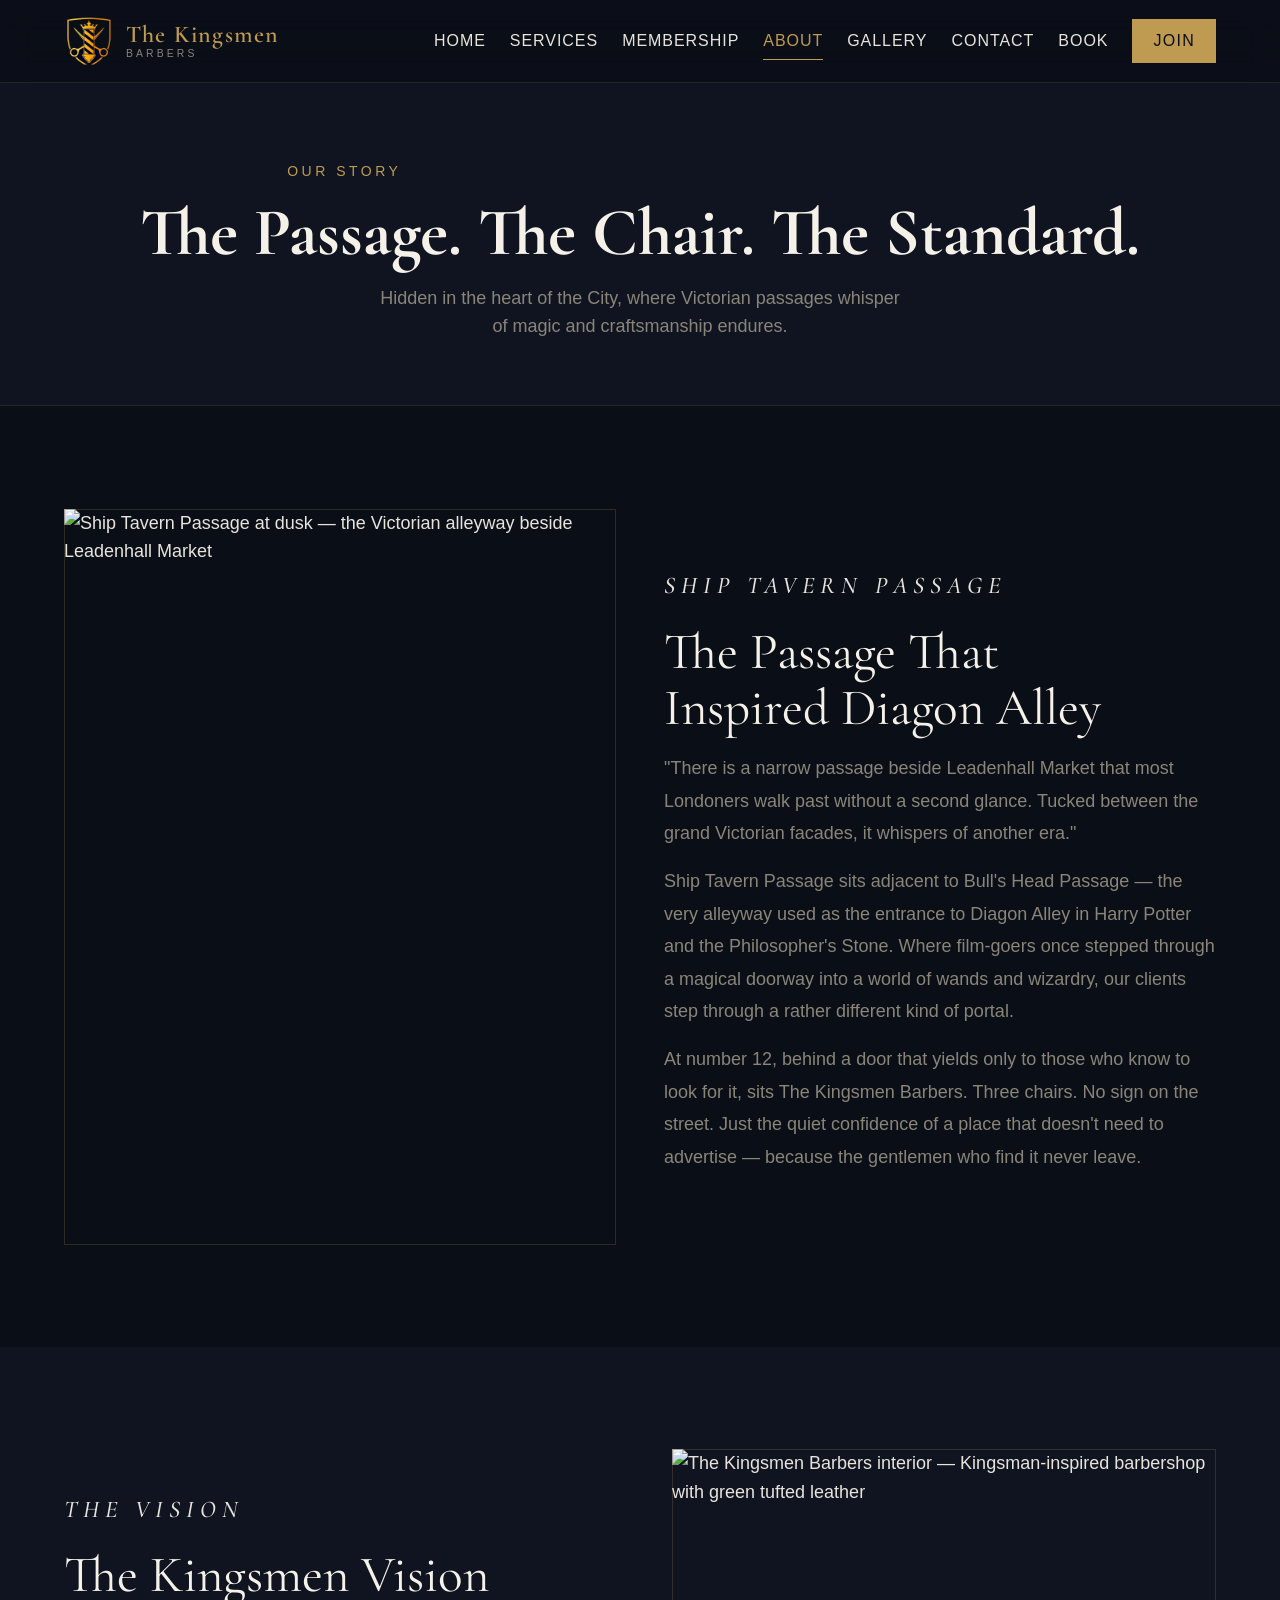
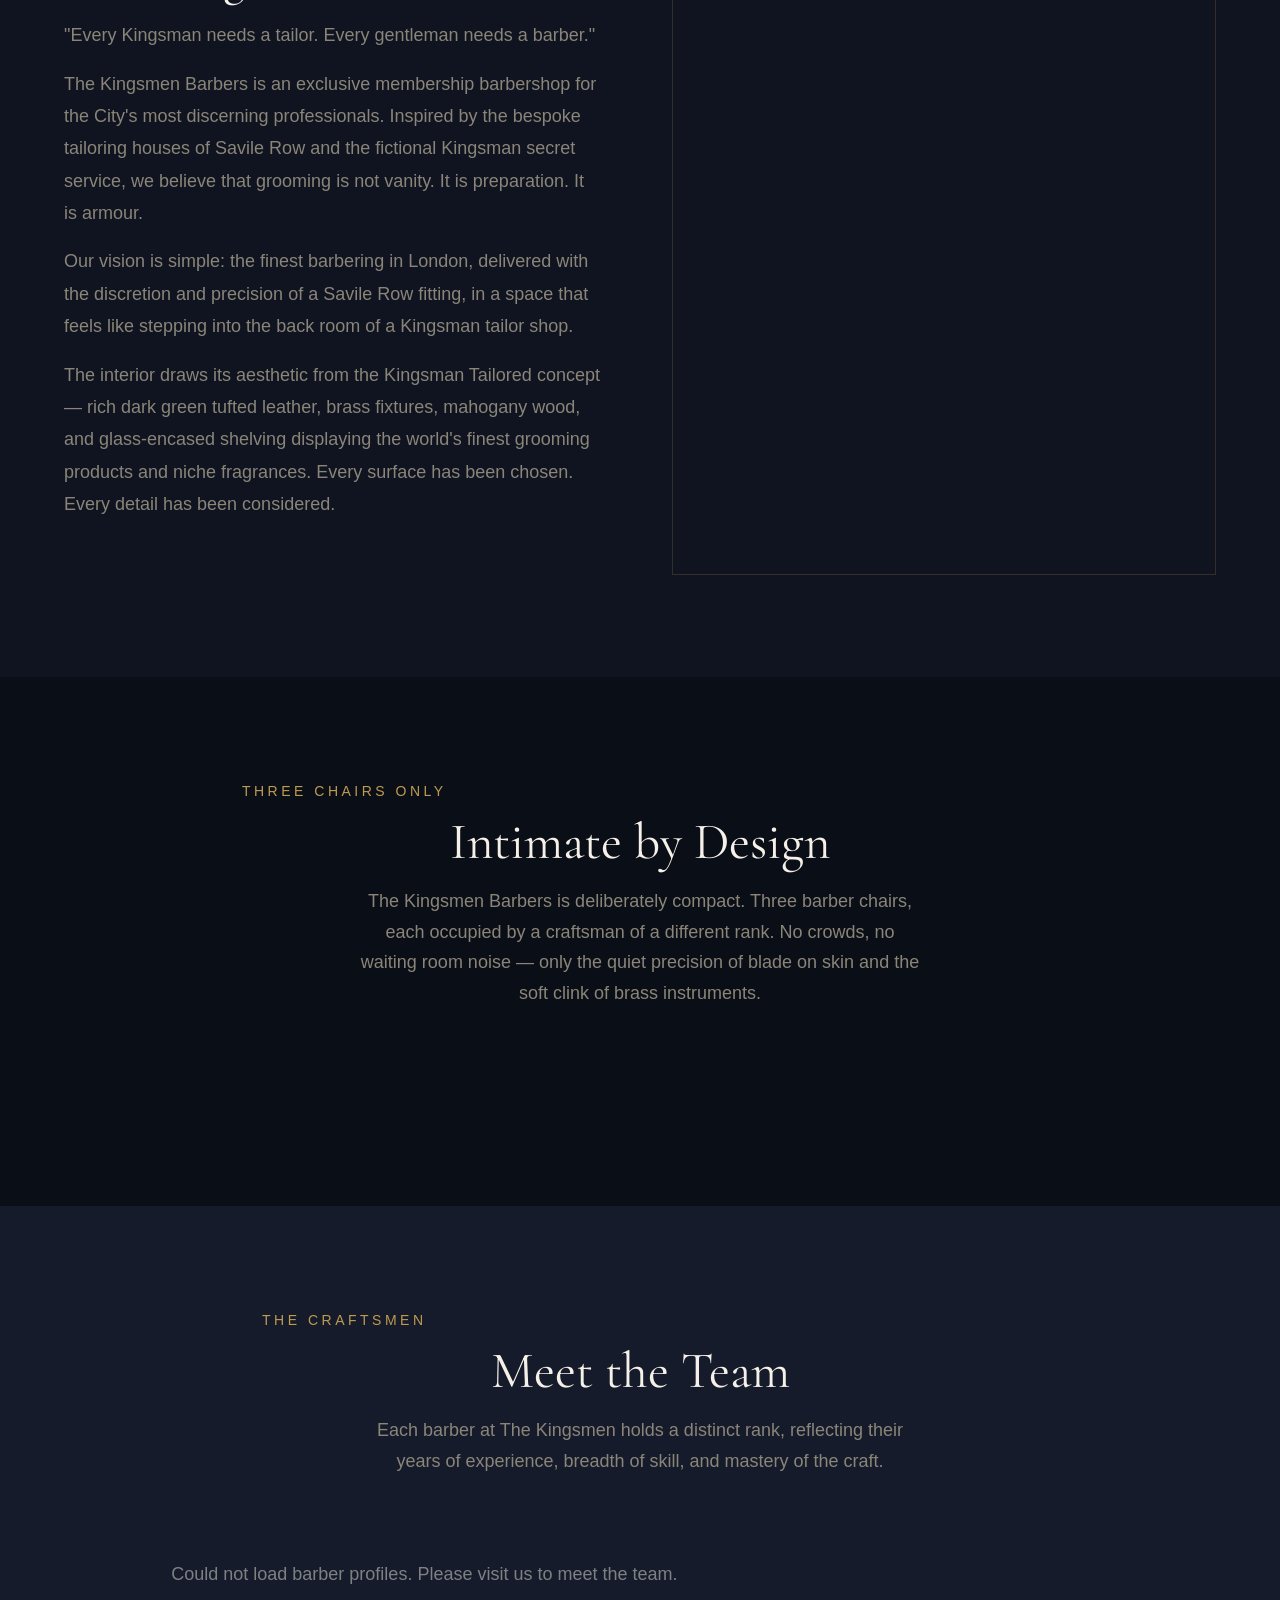
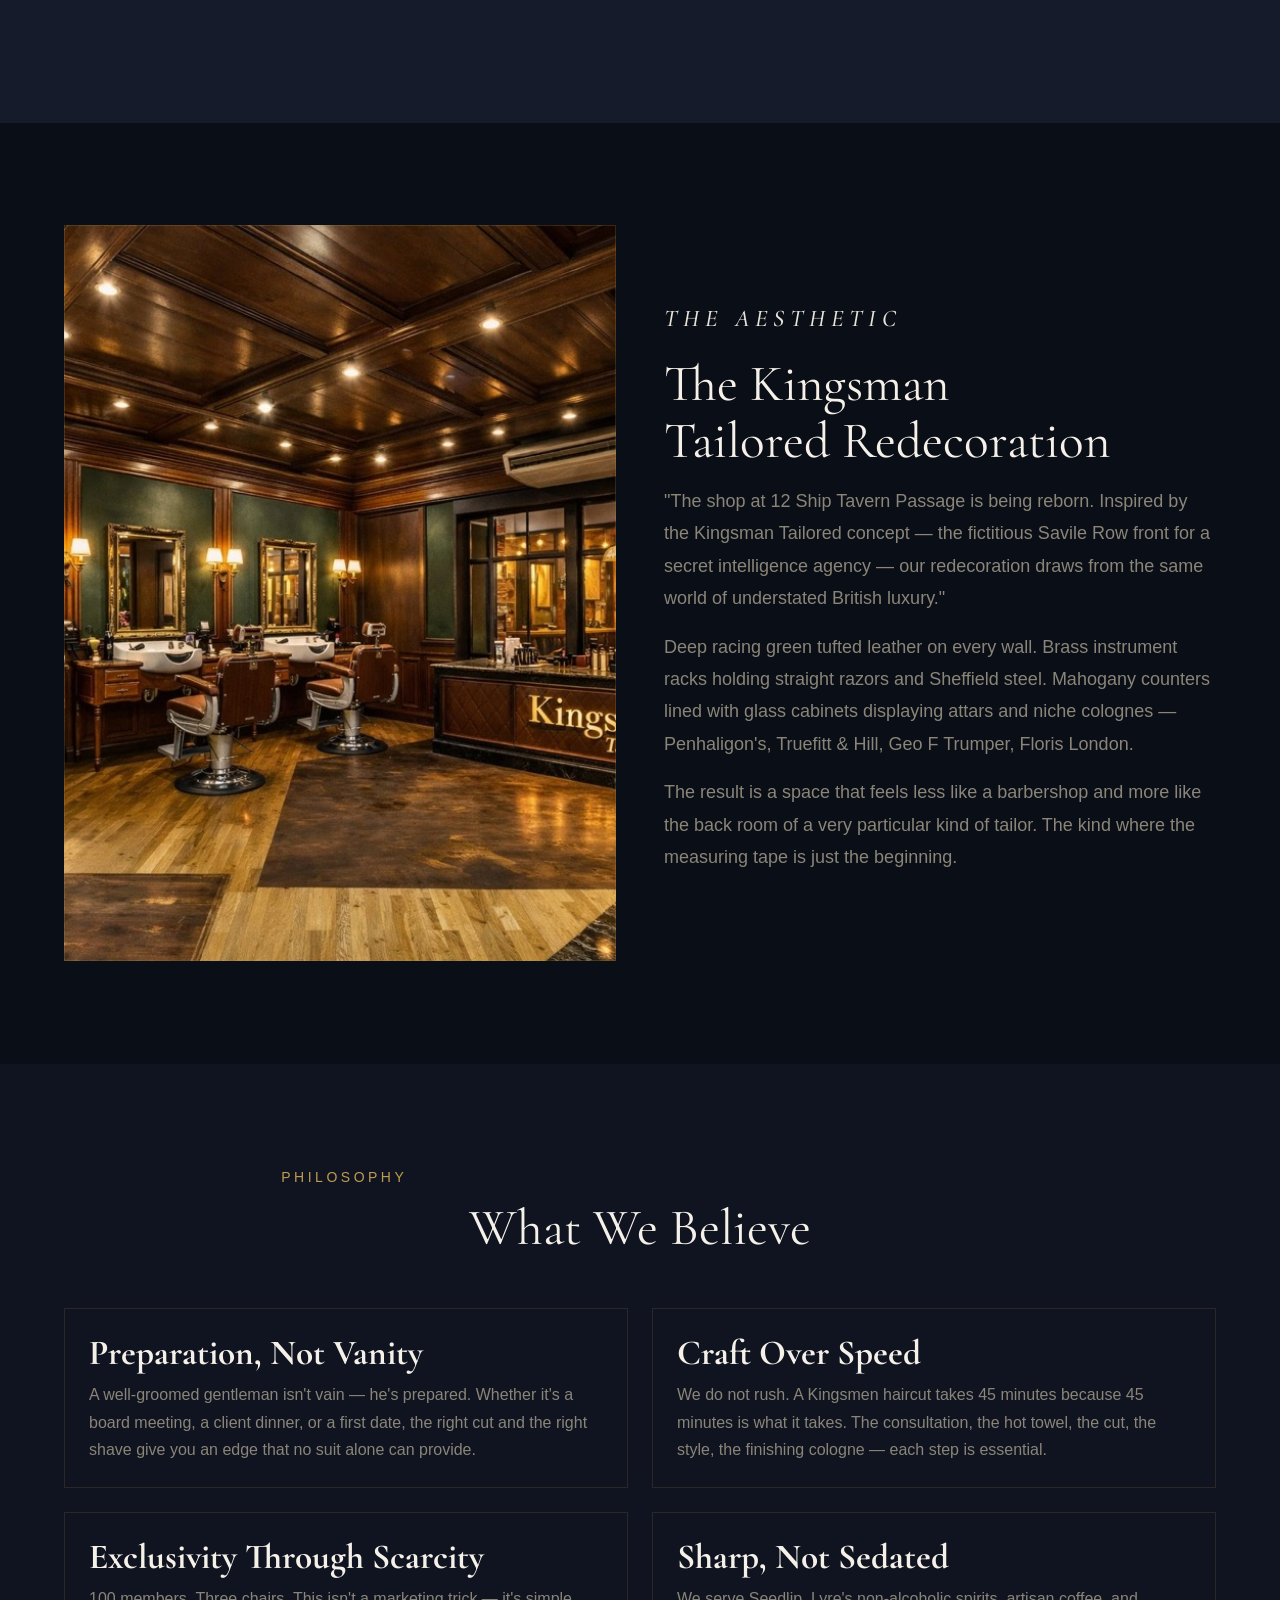
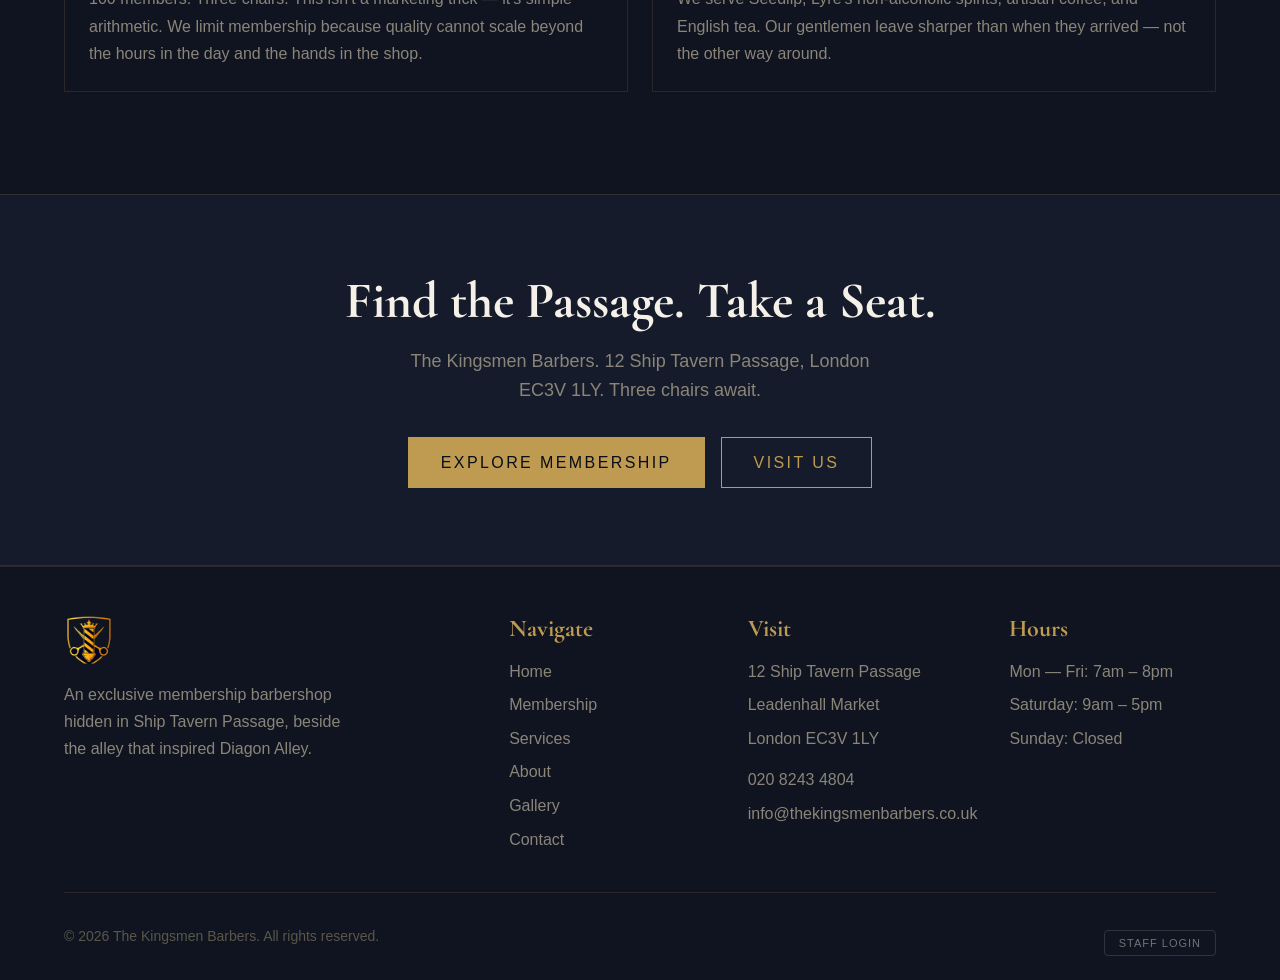
==== commit c9c6679f: "Update phone number to 020 8243 4804 on all pages" ====
--- a/about.html
+++ b/about.html
@@ -41,7 +41,7 @@
       <a href="about.html" class="nav__link nav__link--active">About</a>
       <a href="gallery.html" class="nav__link">Gallery</a>
       <a href="contact.html" class="nav__link">Contact</a>
-      <a href="https://thekingsmen-crm.fly.dev/#/app/book" class="nav__link" target="_blank" rel="noopener">Book</a>
+      <a href="https://crm.thekingsmenbarbers.co.uk/app/book" class="nav__link" target="_blank" rel="noopener">Book</a>
       <a href="membership.html" class="nav__cta">Join</a>
     </nav>
     <button class="menu-toggle" id="menuToggle" aria-label="Open navigation menu">
@@ -57,7 +57,7 @@
   <a href="about.html">About</a>
   <a href="gallery.html">Gallery</a>
   <a href="contact.html">Contact</a>
-  <a href="https://thekingsmen-crm.fly.dev/#/app/book" target="_blank" rel="noopener">Book</a>
+  <a href="https://crm.thekingsmenbarbers.co.uk/app/book" target="_blank" rel="noopener">Book</a>
   <a href="membership.html" class="btn-gold" style="margin-top:1rem;">Join the Club</a>
 </nav>
 
@@ -219,7 +219,7 @@
           <li>12 Ship Tavern Passage</li>
           <li>Leadenhall Market</li>
           <li>London EC3V 1LY</li>
-          <li style="margin-top: var(--space-2);"><a href="tel:02071234567">020 7123 4567</a></li>
+          <li style="margin-top: var(--space-2);"><a href="tel:02082434804">020 8243 4804</a></li>
           <li><a href="mailto:info@thekingsmenbarbers.co.uk">info@thekingsmenbarbers.co.uk</a></li>
         </ul>
       </div>
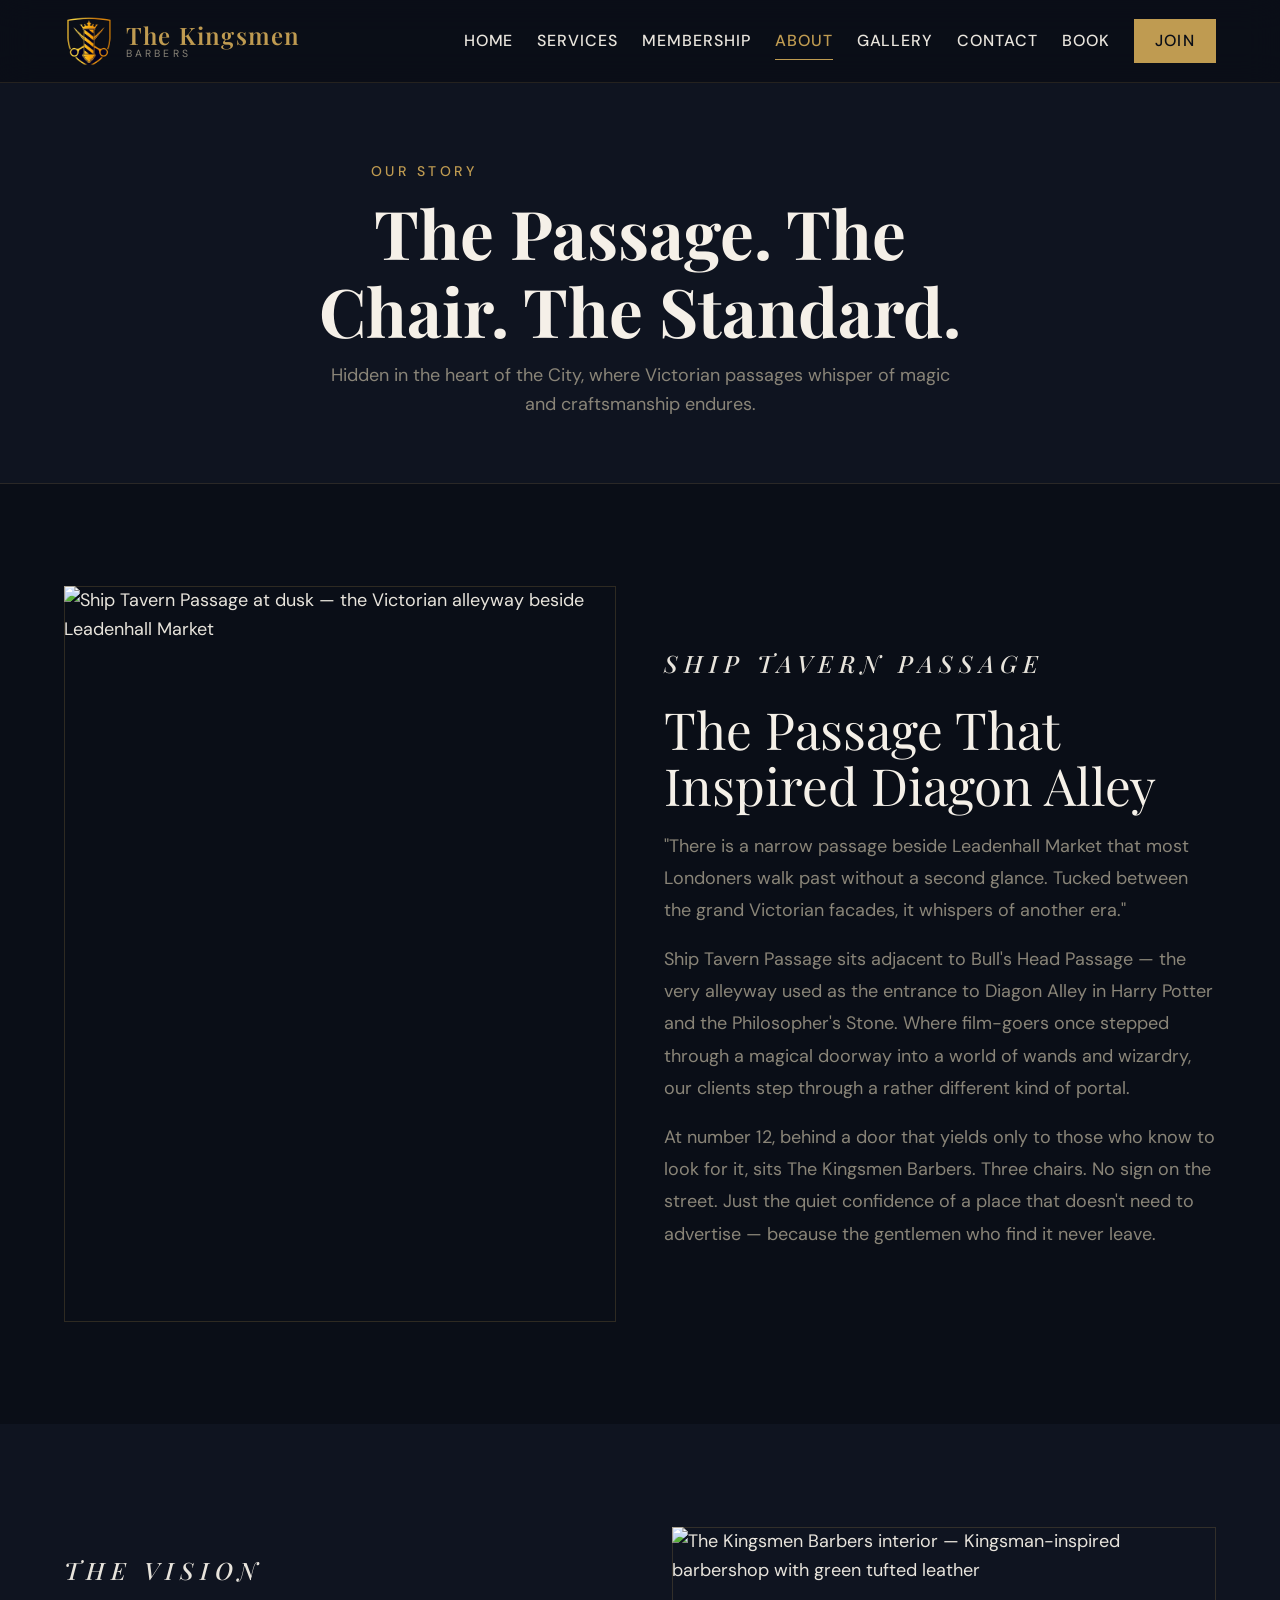
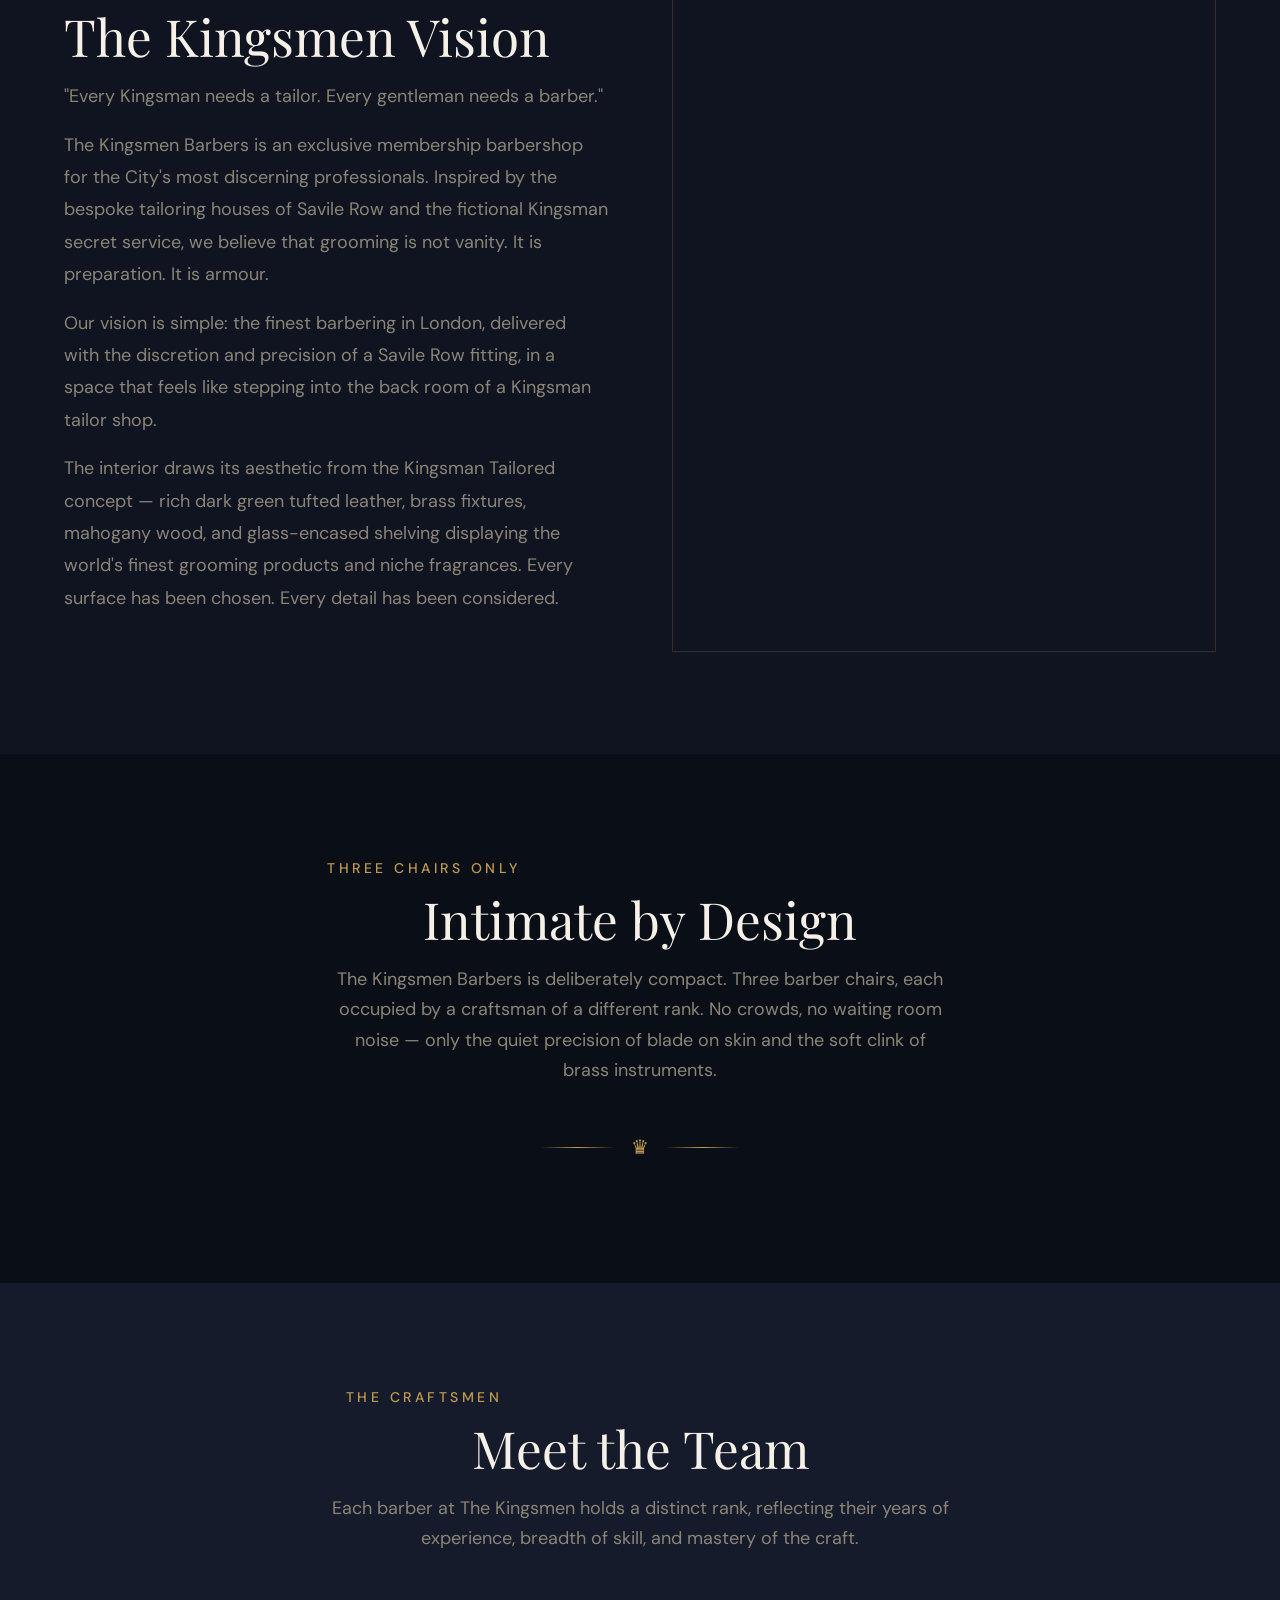
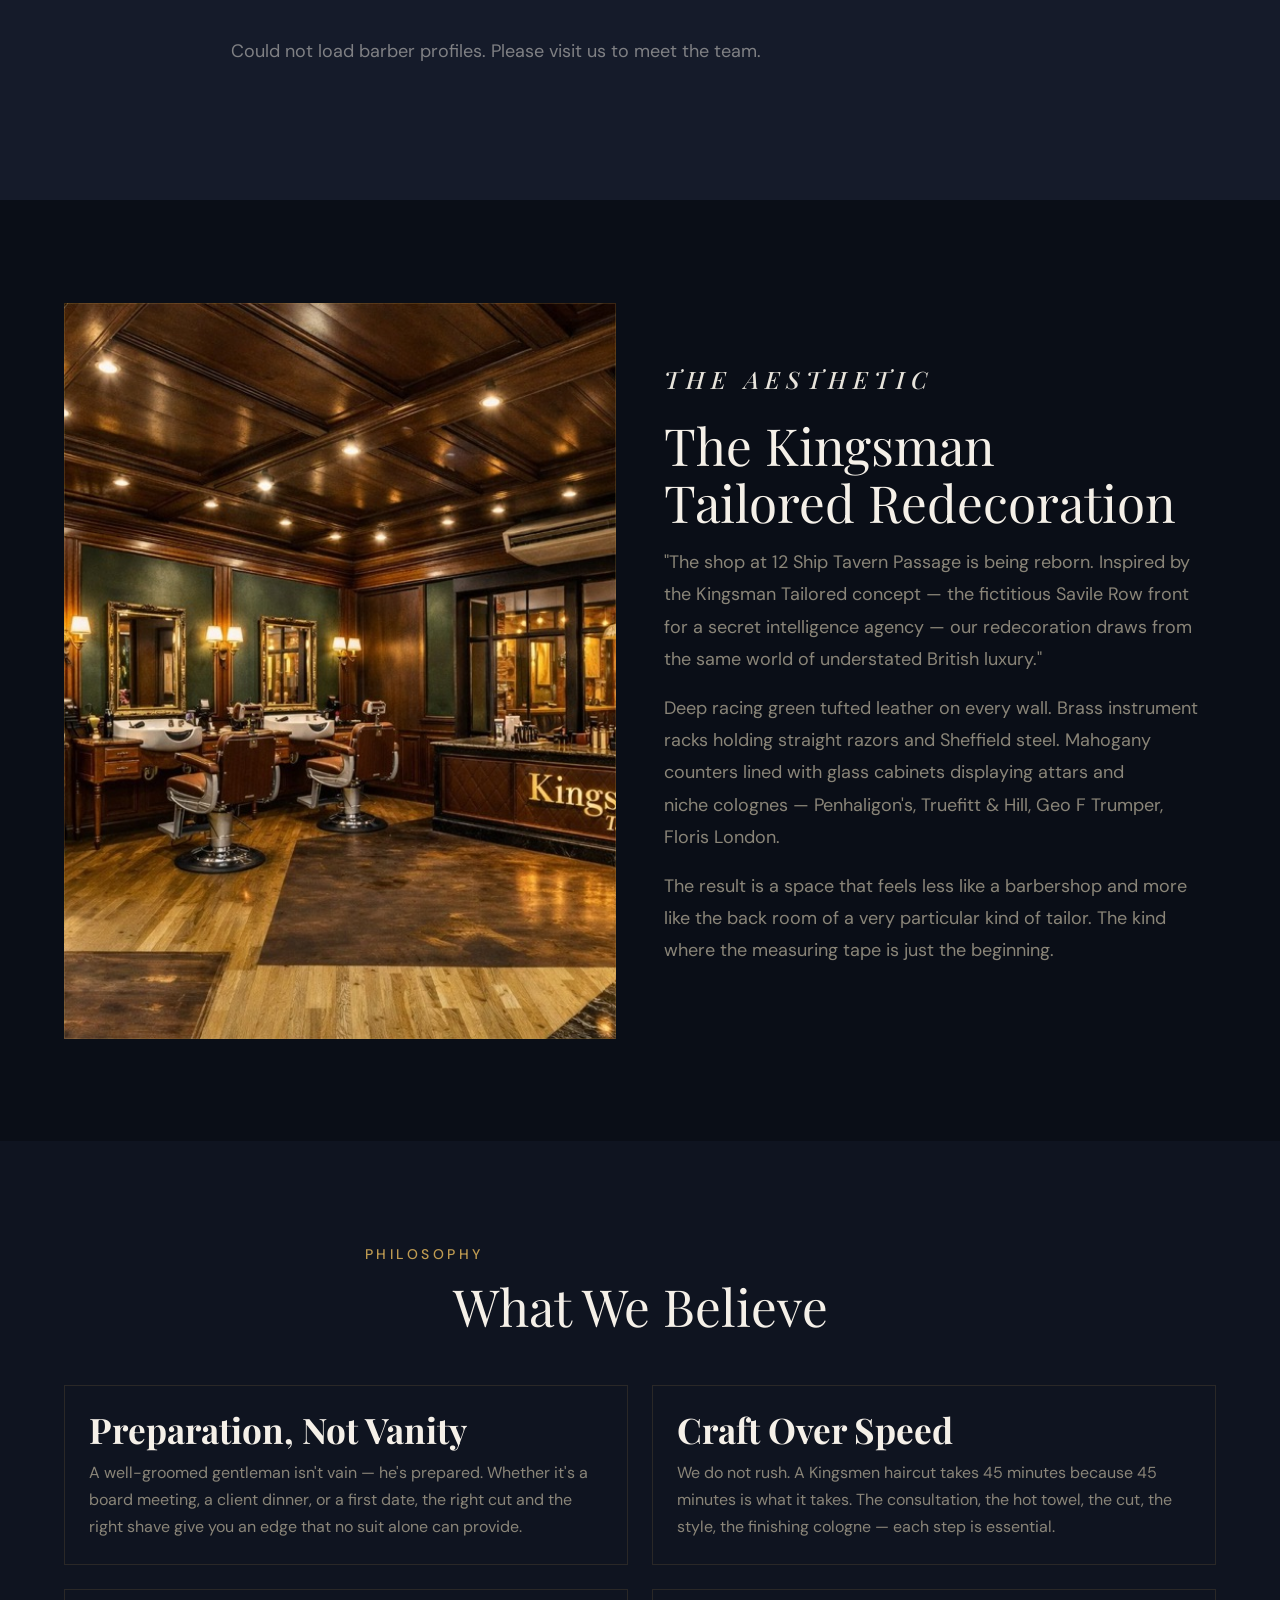
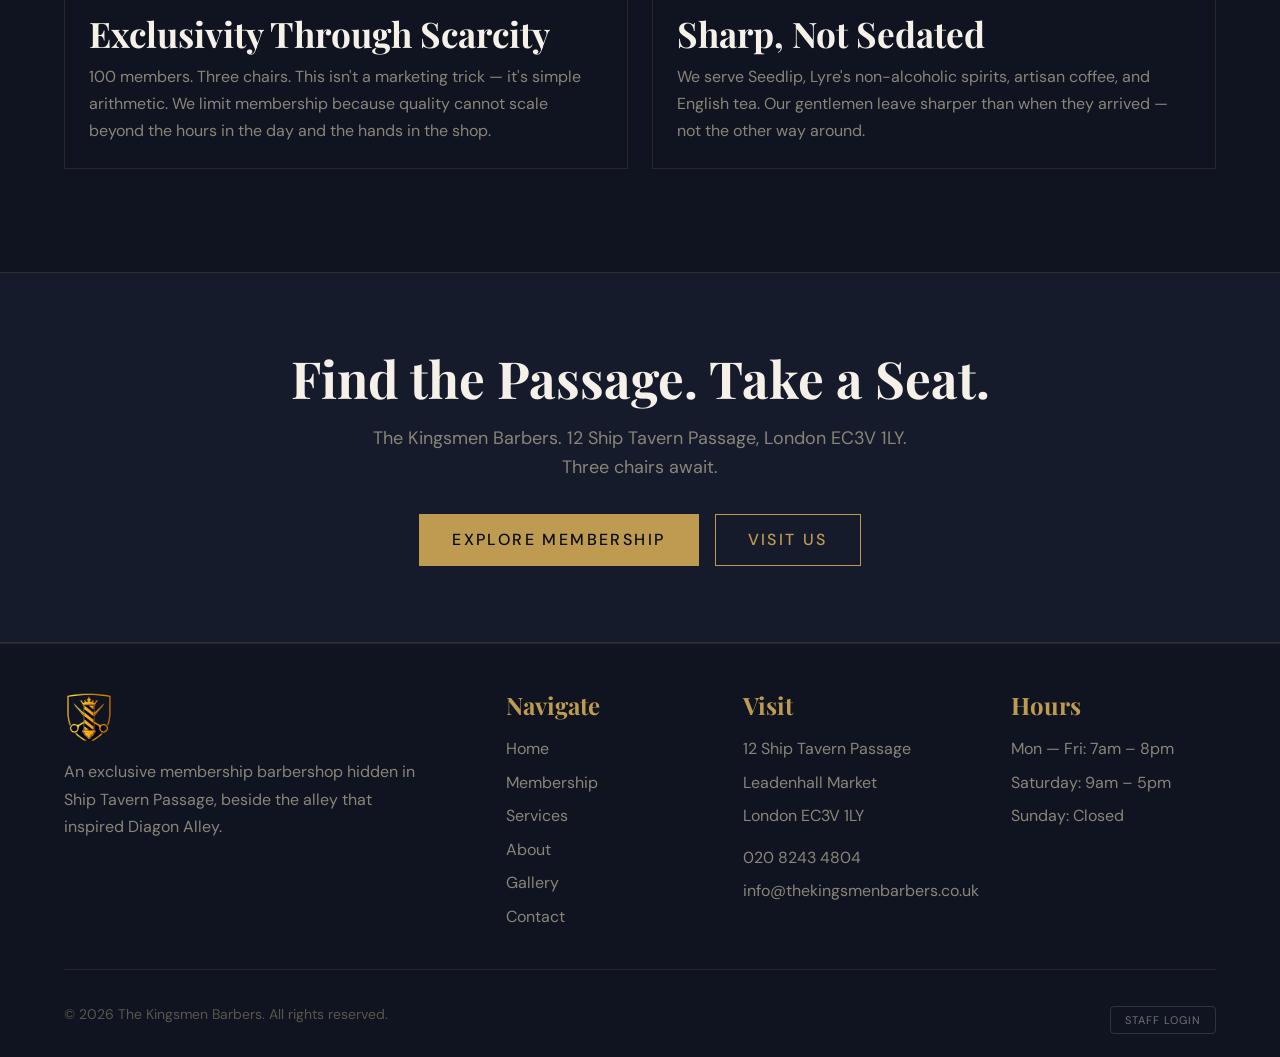
==== commit 2d9ec0cc: "Switch fonts to Playfair Display (headings) + DM Sans (body) as specified" ====
--- a/about.html
+++ b/about.html
@@ -16,8 +16,7 @@
 
 <link rel="preconnect" href="https://fonts.googleapis.com">
 <link rel="preconnect" href="https://fonts.gstatic.com" crossorigin>
-<link href="https://fonts.googleapis.com/css2?family=Cormorant+Garamond:ital,wght@0,300;0,400;0,500;0,600;0,700;1,400;1,500&display=swap" rel="stylesheet">
-<link href="https://cdn.jsdelivr.net/npm/@fontsource/switzer@4/index.css" rel="stylesheet">
+<link href="https://fonts.googleapis.com/css2?family=Playfair+Display:ital,wght@0,400;0,500;0,600;0,700;1,400;1,500&family=DM+Sans:wght@300;400;500;600;700&display=swap" rel="stylesheet">
 
 <link rel="stylesheet" href="base.css">
 <link rel="stylesheet" href="style.css">
--- a/style.css
+++ b/style.css
@@ -29,8 +29,8 @@
   --space-24: 6rem;
   --space-32: 8rem;
 
-  --font-display: 'Cormorant Garamond', 'Georgia', serif;
-  --font-body: 'Switzer', 'Helvetica Neue', sans-serif;
+  --font-display: 'Playfair Display', 'Georgia', serif;
+  --font-body: 'DM Sans', 'Helvetica Neue', sans-serif;
 
   --content-narrow: 640px;
   --content-default: 960px;
